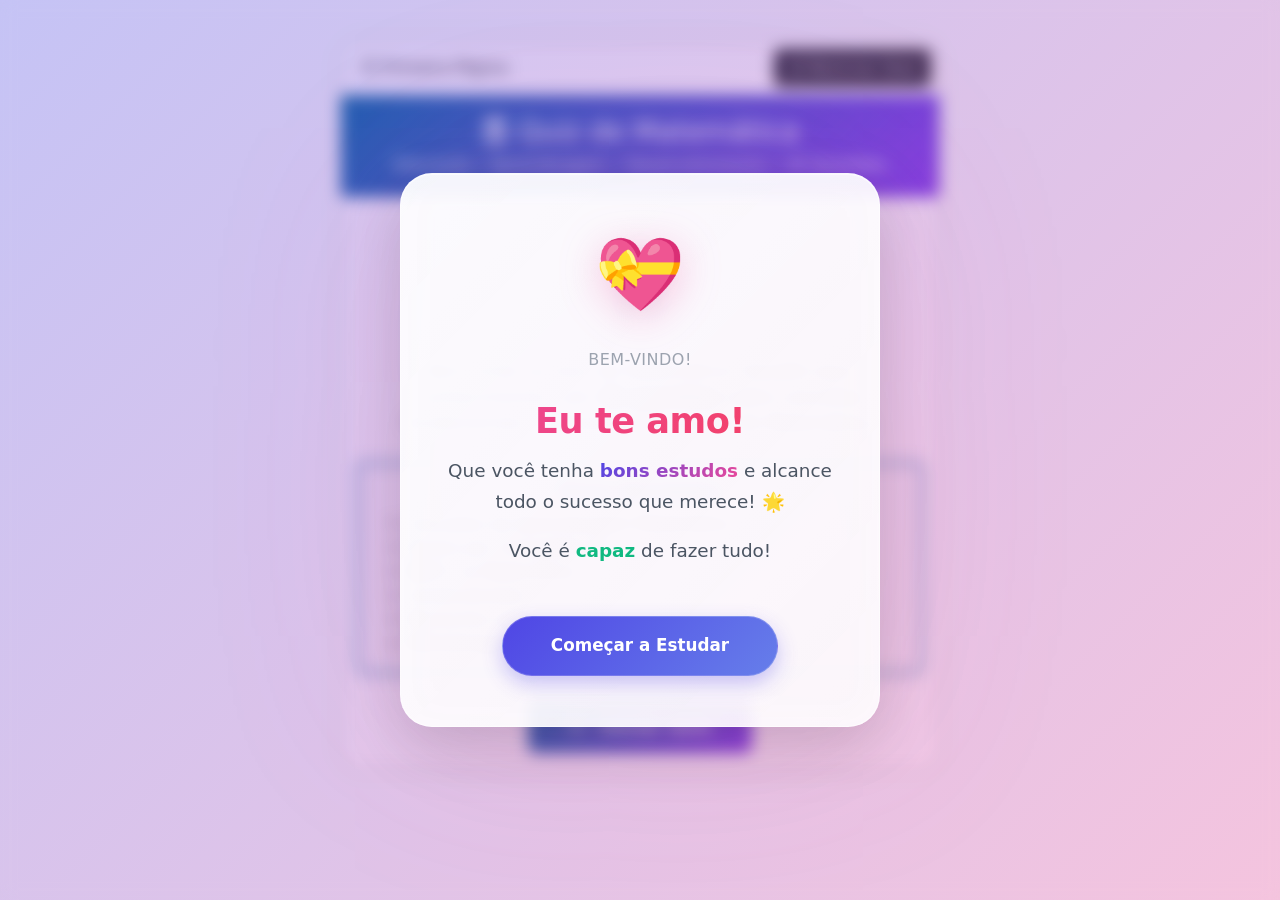
==== index.html @ 19a4eca1 "up" ====
<!DOCTYPE html>
<html lang="pt-br">
<head>
    <meta charset="UTF-8">
    <meta name="viewport" content="width=device-width, initial-scale=1.0">
    <title>Quiz Matemática - Educação</title>
    <link rel="stylesheet" href="https://cdn.jsdelivr.net/npm/bootstrap-icons@1.11.1/font/bootstrap-icons.css">
    <link href="https://cdn.jsdelivr.net/npm/bootstrap@5.3.0/dist/css/bootstrap.min.css" rel="stylesheet">
    <style>
        :root {
            --primary-color: #2563eb;
            --success-color: #16a34a;
            --error-color: #dc2626;
            --bg-color: #f8fafc;
            --card-bg: #ffffff;
            --math-blue: #0369a1;
            --math-purple: #7c3aed;
            --math-orange: #ea580c;
        }

        body {
            background-color: var(--bg-color);
            font-family: 'Segoe UI', system-ui, -apple-system, sans-serif;
            color: #1f2937;
            padding-bottom: 80px;
        }

        .quiz-card {
            max-width: 600px;
            margin: 0 auto;
            min-height: 100vh;
            background: var(--card-bg);
            box-shadow: 0 0 20px rgba(0,0,0,0.05);
            display: flex;
            flex-direction: column;
            border-radius: 20px;
            overflow: hidden;
        }

        .card-header {
            padding: 20px;
            background: white;
            border-bottom: 1px solid #e5e7eb;
            position: sticky;
            top: 0;
            z-index: 10;
            border-radius: 0;
        }

        .score-display {
            font-size: 1.2rem;
            font-weight: bold;
            color: var(--success-color);
        }

        .author-badge {
            background-color: #e0e7ff;
            color: var(--primary-color);
            padding: 5px 12px;
            border-radius: 50px;
            font-size: 0.85rem;
            font-weight: 600;
            display: inline-block;
            margin-bottom: 15px;
            text-transform: uppercase;
            letter-spacing: 0.5px;
        }

        .question-text {
            font-size: 1.25rem;
            font-weight: 700;
            line-height: 1.4;
            margin-bottom: 25px;
            color: #111827;
        }

        .option-btn {
            width: 100%;
            text-align: left;
            margin-bottom: 12px;
            padding: 16px;
            border: 2px solid #e5e7eb;
            border-radius: 12px;
            background: white;
            color: #4b5563;
            font-weight: 500;
            transition: all 0.2s ease;
            position: relative;
            display: flex;
            align-items: center;
            font-size: 1.08rem;
        }

        .option-btn:hover, .option-btn:focus {
            background-color: #0071db;
            border-color: #d1d5db;
        }

        .btn-success, .btn-success:focus {
            background: var(--success-color) !important;
            border-color: var(--success-color) !important;
            color: #fff !important;
        }
        .btn-danger, .btn-danger:focus {
            background: var(--error-color) !important;
            border-color: var(--error-color) !important;
            color: #fff !important;
        }

        .explanation-box {
            display: none;
            margin-top: 20px;
            padding: 15px;
            background-color: #eff6ff;
            border-left: 4px solid var(--primary-color);
            border-radius: 8px;
            font-size: 0.95rem;
            color: #1f2937;
            animation: fadeIn 0.4s ease;
        }

        @keyframes fadeIn {
            from { opacity: 0; transform: translateY(10px); }
            to { opacity: 1; transform: translateY(0); }
        }

        .pulse-animation {
            animation: pulse 2s infinite;
        }

        @keyframes pulse {
            0% { opacity: 1; transform: scale(1); }
            50% { opacity: 0.8; transform: scale(1.05); }
            100% { opacity: 1; transform: scale(1); }
        }

        @keyframes slideUp {
            from { opacity: 0; transform: translateY(30px); }
            to { opacity: 1; transform: translateY(0); }
        }

        @keyframes popIn {
            0% { opacity: 0; transform: scale(0.5); }
            50% { transform: scale(1.05); }
            100% { opacity: 1; transform: scale(1); }
        }

        #end-screen {
            animation: slideUp 0.6s ease-out;
        }

        .footer-action {
            position: fixed;
            bottom: 0;
            left: 0;
            width: 100%;
            padding: 15px 20px;
            background: white;
            box-shadow: 0 -4px 20px rgba(0,0,0,0.05);
            z-index: 100;
            display: none;
        }

        /* ========== MODAL DE BOAS-VINDAS MODERNO ========== */
        .modal-overlay {
            position: fixed;
            top: 0;
            left: 0;
            width: 100%;
            height: 100%;
            background: linear-gradient(135deg, rgba(79, 70, 229, 0.3) 0%, rgba(236, 72, 153, 0.3) 100%);
            backdrop-filter: blur(8px);
            -webkit-backdrop-filter: blur(8px);
            display: flex;
            align-items: center;
            justify-content: center;
            z-index: 1000;
            opacity: 0;
            animation: overlayFadeIn 0.4s ease forwards;
        }

        .modal-content-box {
            background: linear-gradient(135deg, rgba(255, 255, 255, 0.95) 0%, rgba(255, 255, 255, 0.9) 100%);
            border-radius: 32px;
            padding: 50px 40px;
            max-width: 480px;
            text-align: center;
            box-shadow: 
                0 20px 60px rgba(0, 0, 0, 0.15),
                0 0 200px rgba(236, 72, 153, 0.15),
                inset 0 1px 0 rgba(255, 255, 255, 0.6);
            border: 1px solid rgba(255, 255, 255, 0.5);
            animation: modalSlideUp 0.6s cubic-bezier(0.23, 1, 0.320, 1) forwards;
            backdrop-filter: blur(20px);
            -webkit-backdrop-filter: blur(20px);
        }

        .modal-emoji-container {
            position: relative;
            margin-bottom: 24px;
            height: 100px;
            display: flex;
            align-items: center;
            justify-content: center;
        }

        .modal-emoji {
            font-size: 4.5rem;
            animation: emojiPulse 2.5s cubic-bezier(0.34, 1.56, 0.64, 1) infinite;
            filter: drop-shadow(0 8px 20px rgba(236, 72, 153, 0.3));
        }

        .modal-content-box h2 {
            font-size: 2.2rem;
            background: linear-gradient(135deg, #ec4899 0%, #f43f5e 100%);
            -webkit-background-clip: text;
            -webkit-text-fill-color: transparent;
            background-clip: text;
            margin: 0 0 12px 0;
            font-weight: 800;
            letter-spacing: -0.5px;
        }

        .modal-subtitle {
            font-size: 1rem;
            color: #9ca3af;
            margin-bottom: 28px;
            font-weight: 500;
            letter-spacing: 0.5px;
            text-transform: uppercase;
        }

        .modal-content-box p {
            font-size: 1.15rem;
            color: #4b5563;
            margin: 0 0 18px 0;
            line-height: 1.7;
            font-weight: 500;
        }

        .modal-content-box strong {
            background: linear-gradient(135deg, #4f46e5, #ec4899);
            -webkit-background-clip: text;
            -webkit-text-fill-color: transparent;
            background-clip: text;
            font-weight: 700;
        }

        .modal-secondary-text {
            font-size: 0.95rem;
            color: #9ca3af;
            margin-bottom: 0;
            font-weight: 400;
        }

        .modal-secondary-text strong {
            background: none;
            -webkit-text-fill-color: #10b981;
            color: #10b981;
            font-weight: 600;
        }

        .modal-btn {
            background: linear-gradient(135deg, #4f46e5 0%, #667eea 100%);
            color: white;
            border: none;
            padding: 16px 48px;
            border-radius: 50px;
            font-weight: 700;
            font-size: 1.05rem;
            cursor: pointer;
            transition: all 0.3s cubic-bezier(0.23, 1, 0.320, 1);
            margin-top: 32px;
            box-shadow: 0 8px 20px rgba(79, 70, 229, 0.3);
            border: 1px solid rgba(255, 255, 255, 0.2);
            position: relative;
            overflow: hidden;
        }

        .modal-btn::before {
            content: '';
            position: absolute;
            top: 0;
            left: -100%;
            width: 100%;
            height: 100%;
            background: linear-gradient(90deg, transparent, rgba(255, 255, 255, 0.2), transparent);
            transition: left 0.5s ease;
        }

        .modal-btn:hover::before {
            left: 100%;
        }

        .modal-btn:hover {
            transform: translateY(-4px);
            box-shadow: 0 16px 40px rgba(79, 70, 229, 0.4);
        }

        .modal-btn:active {
            transform: translateY(-2px);
            box-shadow: 0 8px 20px rgba(79, 70, 229, 0.3);
        }

        @keyframes overlayFadeIn {
            from {
                opacity: 0;
            }
            to {
                opacity: 1;
            }
        }

        @keyframes modalSlideUp {
            from {
                opacity: 0;
                transform: translateY(60px);
            }
            to {
                opacity: 1;
                transform: translateY(0);
            }
        }

        @keyframes emojiPulse {
            0%, 100% {
                transform: scale(1);
            }
            50% {
                transform: scale(1.1);
            }
        }

        @media (max-width: 480px) {
            .modal-content-box {
                padding: 40px 32px;
                border-radius: 28px;
                max-width: calc(100% - 32px);
            }

            .modal-content-box h2 {
                font-size: 1.9rem;
            }

            .modal-emoji {
                font-size: 4rem;
            }

            .modal-content-box p {
                font-size: 1.05rem;
            }

            .modal-btn {
                padding: 14px 40px;
                font-size: 1rem;
            }
        }

        @keyframes slideUp {
            from {
                opacity: 0;
                transform: translateY(40px);
            }
            to {
                opacity: 1;
                transform: translateY(0);
            }
        }

        @keyframes fadeOut {
            from {
                opacity: 1;
            }
            to {
                opacity: 0;
            }
        }

        /* ========== NOTIFICAÇÃO MOTIVACIONAL ========== */
        .notification-container {
            position: fixed;
            bottom: 100px;
            right: 16px;
            z-index: 500;
            pointer-events: none;
        }

        .notification-toast {
            background: white;
            border-radius: 12px;
            padding: 16px 20px;
            box-shadow: 0 8px 24px rgba(0, 0, 0, 0.15);
            display: flex;
            align-items: center;
            gap: 12px;
            min-width: 250px;
            max-width: 300px;
            pointer-events: auto;
            animation: slideInRight 0.4s cubic-bezier(0.34, 1.56, 0.64, 1) forwards;
            margin-bottom: 12px;
            border-left: 4px solid transparent;
        }

        .notification-toast.success {
            border-left-color: #10b981;
        }

        .notification-toast.success .notification-icon {
            color: #10b981;
            font-size: 1.5rem;
        }

        .notification-toast.support {
            border-left-color: #f59e0b;
        }

        .notification-toast.support .notification-icon {
            color: #f59e0b;
            font-size: 1.5rem;
        }

        .notification-icon {
            flex-shrink: 0;
            font-size: 1.5rem;
            display: flex;
            align-items: center;
            justify-content: center;
        }

        .notification-content {
            flex: 1;
        }

        .notification-message {
            font-weight: 600;
            color: #1f2937;
            font-size: 0.95rem;
            line-height: 1.4;
        }

        .notification-toast.exit {
            animation: slideOutRight 0.3s ease-out forwards;
        }

        /* CSS para tela final */
        #end-screen {
            padding: 20px;
            padding-bottom: 40px;
        }

        #end-screen .btn {
            transition: all 0.3s ease;
            border-radius: 12px;
            padding: 14px 24px;
            font-size: 1.05rem;
            font-weight: 600;
            letter-spacing: 0.5px;
        }

        #restart-btn:hover {
            transform: translateY(-3px);
            box-shadow: 0 12px 24px rgba(3, 105, 161, 0.3);
        }

        #restart-btn:active {
            transform: translateY(-1px);
        }

        .btn-outline-secondary:hover {
            background-color: #e2e8f0;
        }

        #result-icon {
            animation: popIn 0.8s cubic-bezier(0.34, 1.56, 0.64, 1);
        }

        @keyframes slideInRight {
            from {
                opacity: 0;
                transform: translateX(100px);
            }
            to {
                opacity: 1;
                transform: translateX(0);
            }
        }

        @keyframes slideOutRight {
            from {
                opacity: 1;
                transform: translateX(0);
            }
            to {
                opacity: 0;
                transform: translateX(100px);
            }
        }

        @media (max-width: 480px) {
            .notification-container {
                bottom: 90px;
                right: 12px;
                left: 12px;
            }

            .notification-toast {
                min-width: auto;
                max-width: 100%;
            }
        }

        @media (min-width: 768px) {
            .quiz-card {
                min-height: auto;
                margin-top: 40px;
                margin-bottom: 40px;
            }
            body { padding-bottom: 0; }
            .footer-action {
                position: static;
                box-shadow: none;
                border-top: 1px solid #e5e7eb;
            }
        }
    </style>
</head>
<body>

<!-- Modal de Boas-vindas -->
<div class="modal-overlay" id="welcomeModal">
    <div class="modal-content-box">
        <div class="modal-emoji-container">
            <div class="modal-emoji">💝</div>
        </div>
        <div class="modal-subtitle">Bem-vindo!</div>
        <h2>Eu te amo!</h2>
        <p>Que você tenha <strong>bons estudos</strong> e alcance todo o sucesso que merece! 🌟</p>
        <p class="modal-secondary-text">Você é <strong>capaz</strong> de fazer tudo!</p>
        <button class="modal-btn" onclick="closeWelcomeModal()">Começar a Estudar</button>
    </div>
</div>

<!-- Container de Notificações -->
<div class="notification-container" id="notificationContainer"></div>

<div class="container">
    <div class="card quiz-card">
        <div class="d-flex justify-content-between align-items-center p-2">
            <a href="index.html" class="btn btn-pedagogia">
                <i class="bi bi-arrow-left-circle"></i> Primeira Página
            </a>
            <a href="#" class="btn btn-dark" onclick="location.reload()">
                <i class="bi bi-house-door"></i> Reiniciar Quiz
            </a>
        </div>

        <div class="card-header text-white text-center" style="background: linear-gradient(135deg, var(--math-blue) 0%, var(--math-purple) 100%);">
            <h3 class="mb-1"><i class="bi bi-calculator"></i> Quiz de Matemática</h3>
            <p class="mb-0">Educação • Aprendizagem • Desenvolvimento • 30 Questões</p>
        </div>

        <div class="card-body">
            
            <!-- TELA INICIAL -->
            <div id="start-screen" class="text-center">
                <div class="my-4">
                    <i class="bi bi-calculator" style="font-size: 4rem; color: var(--math-blue);"></i>
                </div>
                <p style="font-size: 1.1rem; color: #4b5563;">
                    Bem-vindo ao Quiz de Matemática! Desafie seus conhecimentos com <strong>30 questões</strong> sobre conceitos fundamentais e aplicações do ensino de Matemática.
                </p>

                <div class="alert alert-light border-2" style="border-color: var(--math-blue); margin-top: 25px; margin-bottom: 25px;">
                    <strong style="color: var(--math-blue);">Temas Abordados:</strong>
                    <ul class="mb-0 mt-2" style="text-align: left;">
                        <li>Conceitos de Aprendizagem Matemática</li>
                        <li>Ensino por Competências</li>
                        <li>BNCC na Matemática</li>
                        <li>Construtivismo</li>
                        <li>Raciocínio Lógico</li>
                        <li>Metodologias de Ensino</li>
                    </ul>
                </div>

                <button class="btn btn-lg" style="background: linear-gradient(135deg, var(--math-blue) 0%, var(--math-purple) 100%); color: white; border: none; font-weight: 600; padding: 14px 40px; font-size: 1.1rem;" onclick="startQuiz()">
                    <i class="bi bi-play-circle me-2"></i> Iniciar Quiz
                </button>
            </div>

            <!-- TELA DO QUIZ -->
            <div id="quiz-screen" style="display: none;">
                <div class="d-flex justify-content-between align-items-center mb-3">
                    <span class="badge bg-info text-dark" id="question-counter">
                        Questão 1/50
                    </span>
                    <span class="score-display">
                        Acertos: <span id="score">0</span>
                    </span>
                </div>
                
                <h5 id="author-name" class="text-success author-badge">
                    Tema
                </h5>

                <h4 id="question-text" class="mb-4">
                    Texto da Pergunta
                </h4>

                <div id="options-container" class="d-grid gap-2">
                    <!-- Opções serão inseridas via JS -->
                </div>

                <div id="explanation" class="explanation-box">
                    <strong>Explicação:</strong>
                    <span id="explanation-text"></span>
                </div>

                <div class="d-flex justify-content-end mt-3">
                    <button id="next-btn" class="btn btn-success disabled" onclick="nextQuestion()">
                        Próxima Pergunta
                    </button>
                </div>
            </div>

            <!-- TELA FINAL -->
            <div id="end-screen" style="display: none;">
                <div class="d-flex justify-content-center mb-4 mt-5">
                    <div id="result-icon" style="font-size: 5rem; animation: pulse 2s infinite;">🎉</div>
                </div>

                <div class="text-center mb-4">
                    <h2 class="fw-bold mb-1">Quiz Concluído!</h2>
                    <p class="text-muted">Confira sua performance</p>
                </div>

                <div class="card border-0 shadow-sm mb-4" style="background: linear-gradient(135deg, rgba(3, 105, 161, 0.1) 0%, rgba(124, 58, 237, 0.1) 100%);">
                    <div class="card-body text-center py-5">
                        <div class="mb-3">
                            <span style="font-size: 1rem; color: #64748b;">Sua Pontuação</span>
                        </div>
                        <div style="font-size: 4rem; font-weight: 800; background: linear-gradient(135deg, var(--math-blue), var(--math-purple)); -webkit-background-clip: text; -webkit-text-fill-color: transparent; background-clip: text;">
                            <span id="final-score">0</span><span style="font-size: 2rem; color: #94a3b8;">/30</span>
                        </div>
                        <div class="mt-2">
                            <span id="score-percentage" style="font-size: 1.5rem; font-weight: 600; color: var(--math-blue);">0%</span>
                        </div>
                    </div>
                </div>

                <div class="alert alert-light border-2" id="result-alert" role="alert" style="border-color: var(--math-blue);">
                    <div class="d-flex align-items-start">
                        <span id="alert-icon" style="font-size: 1.5rem; margin-right: 12px;">⭐</span>
                        <div>
                            <strong id="alert-title" class="d-block mb-1">Parabéns!</strong>
                            <span id="final-message"></span>
                        </div>
                    </div>
                </div>

                <div class="d-grid gap-2">
                    <button class="btn btn-lg" id="restart-btn" style="background: linear-gradient(135deg, var(--math-blue) 0%, var(--math-purple) 100%); color: white; border: none; font-weight: 600;" onclick="location.reload()">
                        <i class="bi bi-arrow-clockwise me-2"></i> Tentar Novamente
                    </button>
                    <a href="index.html" class="btn btn-lg btn-outline-secondary" style="font-weight: 600;">
                        <i class="bi bi-house-door me-2"></i> Voltar
                    </a>
                </div>
            </div>

        </div>
    </div>
</div>

<script>
    // Estatísticas de acertos/erros
    let consecutiveCorrect = 0;
    let consecutiveWrong = 0;

    // Função para fechar o modal de boas-vindas
    function closeWelcomeModal() {
        const modal = document.getElementById('welcomeModal');
        modal.style.animation = 'fadeOut 0.3s ease forwards';
        setTimeout(() => {
            modal.style.display = 'none';
        }, 300);
    }

    // Fechar modal ao clicar fora dele
    document.addEventListener('DOMContentLoaded', function() {
        // Carregar perguntas do CSV
        loadQuestionsFromCSV();
        
        const modal = document.getElementById('welcomeModal');
        modal.addEventListener('click', function(e) {
            if (e.target === modal) {
                closeWelcomeModal();
            }
        });
    });

    // Sistema de Notificações Motivacionais
    function showNotification(type, message, icon) {
        const container = document.getElementById('notificationContainer');
        const toast = document.createElement('div');
        toast.className = `notification-toast ${type}`;
        toast.innerHTML = `
            <div class="notification-icon">${icon}</div>
            <div class="notification-content">
                <div class="notification-message">${message}</div>
            </div>
        `;
        container.appendChild(toast);

        // Auto-remover após 3.5 segundos
        setTimeout(() => {
            toast.classList.add('exit');
            setTimeout(() => {
                toast.remove();
            }, 300);
        }, 3500);
    }

    // Função para verificar e mostrar notificações motivacionais
    function checkMotivationalNotification(isCorrect) {
        if (isCorrect) {
            consecutiveCorrect++;
            consecutiveWrong = 0;

            // Se acertou 3 respostas seguidas
            if (consecutiveCorrect === 3) {
                showNotification('success', 'Continue brilhando! ✨', '⭐');
            }
            // Se acertou 5 respostas seguidas
            else if (consecutiveCorrect === 5) {
                showNotification('success', 'Já é um destaque! Siga assim!', '🏆');
            }
        } else {
            consecutiveWrong++;
            consecutiveCorrect = 0;

            // Se errou 2 respostas seguidas
            if (consecutiveWrong === 2) {
                showNotification('support', 'Você é capaz!  Eu te amo!', '💖');
            }
            // Se errou 3 respostas seguidas
            else if (consecutiveWrong === 3) {
                showNotification('support', 'Continue! Você consegue! ', '🌟');
            }
        }
    }

    // CARREGANDO PERGUNTAS DO ARQUIVO CSV
        let questions = [];

        async function loadQuestionsFromCSV() {
            try {
                const response = await fetch('perguntas.csv');
                if (!response.ok) {
                    throw new Error('Arquivo perguntas.csv não encontrado');
                }

                const csvText = await response.text();
                questions = parseCSV(csvText);
                
                if (!Array.isArray(questions) || questions.length === 0) {
                    throw new Error('Nenhuma pergunta encontrada');
                }
                
                console.log(`✅ ${questions.length} perguntas carregadas do CSV`);
            } catch (erro) {
                console.error('Erro ao carregar CSV:', erro);
                alert('Erro ao carregar perguntas: ' + erro.message);
            }
        }

        function parseCSV(csvText) {
            const lines = csvText.trim().split('\n');
            const headers = lines[0].split(',');
            const questionsArray = [];

            for (let i = 1; i < lines.length; i++) {
                const values = lines[i].split(',');
                if (values.length < 8) continue;

                questionsArray.push({
                    author: values[0].trim(),
                    text: values[1].trim(),
                    options: [
                        values[2].trim(),
                        values[3].trim(),
                        values[4].trim(),
                        values[5].trim()
                    ],
                    correct: parseInt(values[6].trim()),
                    explanation: values[7].trim()
                });
            }

            return questionsArray;
        }

        // LÓGICA DO QUIZ
    let currentQuestionIndex = 0;
    let score = 0;
    let isAnswered = false;

    // Elementos DOM
    const startScreen = document.getElementById('start-screen');
    const quizScreen = document.getElementById('quiz-screen');
    const endScreen = document.getElementById('end-screen');
    
    const questionCounter = document.getElementById('question-counter');
    const scoreEl = document.getElementById('score');
    const authorNameEl = document.getElementById('author-name');
    const questionTextEl = document.getElementById('question-text');
    const optionsContainer = document.getElementById('options-container');
    const explanationBox = document.getElementById('explanation');
    const explanationText = document.getElementById('explanation-text');
    const nextBtn = document.getElementById('next-btn');
    const finalScoreEl = document.getElementById('final-score');
    const finalMessageEl = document.getElementById('final-message');

    function shuffleQuestions() {
        // Embaralha as alternativas de cada pergunta
        questions.forEach(question => {
            const correctAnswer = question.options[question.correct];
            
            // Fisher-Yates shuffle
            for (let i = question.options.length - 1; i > 0; i--) {
                const j = Math.floor(Math.random() * (i + 1));
                [question.options[i], question.options[j]] = [question.options[j], question.options[i]];
            }
            
            // Encontra a nova posição da resposta correta
            question.correct = question.options.indexOf(correctAnswer);
        });
    }

    function startQuiz() {
        // Reset dos contadores motivacionais
        consecutiveCorrect = 0;
        consecutiveWrong = 0;
        
        // Embaralha as alternativas
        shuffleQuestions();
        
        startScreen.style.display = 'none';
        quizScreen.style.display = 'block';
        loadQuestion();
    }

    function loadQuestion() {
        isAnswered = false;
        const q = questions[currentQuestionIndex];
        
        // Resetar UI
        explanationBox.style.display = 'none';
        nextBtn.classList.add('disabled');
        optionsContainer.innerHTML = '';
        
        // Preencher dados
        questionCounter.innerText = `Questão ${currentQuestionIndex + 1}/${questions.length}`;
        authorNameEl.innerText = q.author; // Usando Tópico como Autor
        questionTextEl.innerText = q.text;

        // Gerar Botões
        q.options.forEach((opt, index) => {
            const btn = document.createElement('button');
            btn.className = 'btn btn-outline-dark option-btn';
            btn.innerText = opt;
            btn.onclick = () => checkAnswer(index, btn);
            optionsContainer.appendChild(btn);
        });
    }

    function checkAnswer(selectedIndex, btnElement) {
        if (isAnswered) return;
        isAnswered = true;

        const q = questions[currentQuestionIndex];
        const buttons = optionsContainer.querySelectorAll('button');
        const isCorrect = selectedIndex === q.correct;

        if (isCorrect) {
            btnElement.classList.remove('btn-outline-dark');
            btnElement.classList.add('btn-success');
            score++;
            scoreEl.innerText = score;
        } else {
            btnElement.classList.remove('btn-outline-dark');
            btnElement.classList.add('btn-danger');
            // Mostrar a correta
            buttons[q.correct].classList.remove('btn-outline-dark');
            buttons[q.correct].classList.add('btn-success');
        }

        // Verificar e mostrar notificação motivacional
        checkMotivationalNotification(isCorrect);

        // Mostrar explicação
        explanationText.innerText = q.explanation;
        explanationBox.style.display = 'block';
        
        // Habilitar botão Próximo
        nextBtn.classList.remove('disabled');
    }

    function nextQuestion() {
        currentQuestionIndex++;
        if (currentQuestionIndex < questions.length) {
            isAnswered = false;
            loadQuestion();
        } else {
            showResults();
        }
    }

    function showResults() {
        quizScreen.style.display = 'none';
        endScreen.style.display = 'block';
        finalScoreEl.innerText = score;

        const percentage = (score / questions.length) * 100;
        const scorePercentageEl = document.getElementById('score-percentage');
        const resultAlert = document.getElementById('result-alert');
        const alertIcon = document.getElementById('alert-icon');
        const alertTitle = document.getElementById('alert-title');
        const resultIcon = document.getElementById('result-icon');
        let message = "";
        let icon = "🎉";
        let borderColor = "var(--math-blue)";
        let titleText = "Parabéns!";
        
        scorePercentageEl.innerText = Math.round(percentage) + '%';
        
        if (percentage >= 90) {
            message = "Excelente trabalho! Você é um expert em Matemática. Continue assim!";
            icon = "🏆";
            borderColor = "#16a34a";
            titleText = "Excepcional!";
            resultIcon.innerText = "🏆";
        }
        else if (percentage >= 80) {
            message = "Que legal! Você demonstrou excelente compreensão dos conceitos matemáticos.";
            icon = "⭐";
            borderColor = "#ea580c";
            titleText = "Muito Bom!";
            resultIcon.innerText = "⭐";
        }
        else if (percentage >= 70) {
            message = "Muito bom! Você tem um bom domínio. Estude mais alguns conceitos e melhore ainda mais.";
            icon = "✨";
            borderColor = "var(--math-blue)";
            titleText = "Bom Desempenho!";
            resultIcon.innerText = "✨";
        }
        else if (percentage >= 50) {
            message = "Bom começo! Revise os conceitos principais e pratique mais problemas matemáticos.";
            icon = "📚";
            borderColor = "#f59e0b";
            titleText = "Continue Estudando";
            resultIcon.innerText = "📚";
        }
        else {
            message = "Dedique mais tempo aos estudos! A prática leva à perfeição. Você consegue!";
            icon = "💪";
            borderColor = "#dc2626";
            titleText = "Não Desista!";
            resultIcon.innerText = "💪";
        }
        
        alertIcon.innerText = icon;
        alertTitle.innerText = titleText;
        resultAlert.style.borderColor = borderColor;
        finalMessageEl.innerText = message;
        
        // Scroll para a tela final
        setTimeout(() => {
            endScreen.scrollIntoView({ behavior: 'smooth', block: 'start' });
        }, 300);
    }
</script>

</body>
</html>
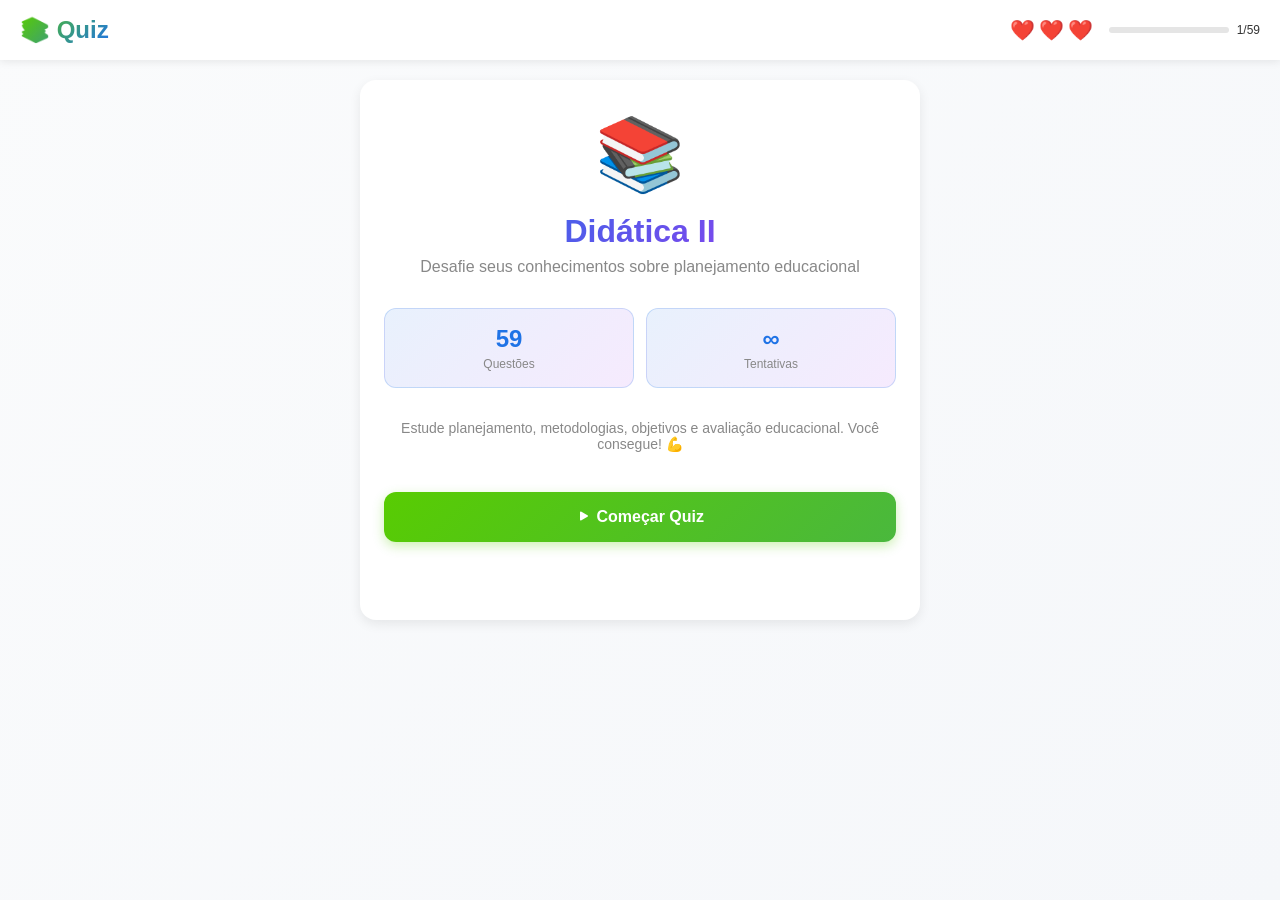
==== commit b47f05b2: "up" ====
--- a/index.html
+++ b/index.html
@@ -3,318 +3,327 @@
 <head>
     <meta charset="UTF-8">
     <meta name="viewport" content="width=device-width, initial-scale=1.0">
-    <title>Quiz Matemática - Educação</title>
+    <title>Quiz Didática II</title>
     <link rel="stylesheet" href="https://cdn.jsdelivr.net/npm/bootstrap-icons@1.11.1/font/bootstrap-icons.css">
-    <link href="https://cdn.jsdelivr.net/npm/bootstrap@5.3.0/dist/css/bootstrap.min.css" rel="stylesheet">
     <style>
+        * {
+            margin: 0;
+            padding: 0;
+            box-sizing: border-box;
+        }
+
         :root {
-            --primary-color: #2563eb;
-            --success-color: #16a34a;
-            --error-color: #dc2626;
-            --bg-color: #f8fafc;
-            --card-bg: #ffffff;
-            --math-blue: #0369a1;
-            --math-purple: #7c3aed;
-            --math-orange: #ea580c;
+            --duolingo-blue: #1f73e6;
+            --duolingo-green: #58cc02;
+            --duolingo-red: #ff4b4b;
+            --duolingo-yellow: #ffd700;
+            --duolingo-purple: #a435f0;
+            --duolingo-light-bg: #fafbfc;
+            --duolingo-dark-text: #333333;
         }
 
         body {
-            background-color: var(--bg-color);
-            font-family: 'Segoe UI', system-ui, -apple-system, sans-serif;
-            color: #1f2937;
-            padding-bottom: 80px;
-        }
-
-        .quiz-card {
-            max-width: 600px;
-            margin: 0 auto;
+            font-family: -apple-system, BlinkMacSystemFont, 'Segoe UI', Roboto, Oxygen, Ubuntu, Cantarell, sans-serif;
+            background: linear-gradient(135deg, var(--duolingo-light-bg) 0%, #f5f7fa 100%);
+            color: var(--duolingo-dark-text);
             min-height: 100vh;
-            background: var(--card-bg);
-            box-shadow: 0 0 20px rgba(0,0,0,0.05);
+            padding: 0;
+        }
+
+        /* ===== HEADER DUOLINGO ===== */
+        .duolingo-header {
+            background: white;
+            padding: 16px 20px;
             display: flex;
-            flex-direction: column;
-            border-radius: 20px;
-            overflow: hidden;
-        }
-
-        .card-header {
-            padding: 20px;
-            background: white;
-            border-bottom: 1px solid #e5e7eb;
+            justify-content: space-between;
+            align-items: center;
+            box-shadow: 0 2px 8px rgba(0, 0, 0, 0.08);
             position: sticky;
             top: 0;
-            z-index: 10;
-            border-radius: 0;
-        }
-
-        .score-display {
-            font-size: 1.2rem;
-            font-weight: bold;
-            color: var(--success-color);
-        }
-
-        .author-badge {
-            background-color: #e0e7ff;
-            color: var(--primary-color);
-            padding: 5px 12px;
-            border-radius: 50px;
-            font-size: 0.85rem;
-            font-weight: 600;
-            display: inline-block;
-            margin-bottom: 15px;
-            text-transform: uppercase;
-            letter-spacing: 0.5px;
-        }
-
-        .question-text {
-            font-size: 1.25rem;
-            font-weight: 700;
-            line-height: 1.4;
-            margin-bottom: 25px;
-            color: #111827;
-        }
-
-        .option-btn {
-            width: 100%;
-            text-align: left;
-            margin-bottom: 12px;
-            padding: 16px;
-            border: 2px solid #e5e7eb;
-            border-radius: 12px;
-            background: white;
-            color: #4b5563;
-            font-weight: 500;
-            transition: all 0.2s ease;
-            position: relative;
+            z-index: 100;
+        }
+
+        .header-left {
             display: flex;
             align-items: center;
-            font-size: 1.08rem;
-        }
-
-        .option-btn:hover, .option-btn:focus {
-            background-color: #0071db;
-            border-color: #d1d5db;
-        }
-
-        .btn-success, .btn-success:focus {
-            background: var(--success-color) !important;
-            border-color: var(--success-color) !important;
-            color: #fff !important;
-        }
-        .btn-danger, .btn-danger:focus {
-            background: var(--error-color) !important;
-            border-color: var(--error-color) !important;
-            color: #fff !important;
-        }
-
-        .explanation-box {
-            display: none;
-            margin-top: 20px;
-            padding: 15px;
-            background-color: #eff6ff;
-            border-left: 4px solid var(--primary-color);
-            border-radius: 8px;
-            font-size: 0.95rem;
-            color: #1f2937;
-            animation: fadeIn 0.4s ease;
-        }
-
-        @keyframes fadeIn {
-            from { opacity: 0; transform: translateY(10px); }
-            to { opacity: 1; transform: translateY(0); }
-        }
-
-        .pulse-animation {
-            animation: pulse 2s infinite;
-        }
-
-        @keyframes pulse {
-            0% { opacity: 1; transform: scale(1); }
-            50% { opacity: 0.8; transform: scale(1.05); }
-            100% { opacity: 1; transform: scale(1); }
-        }
-
-        @keyframes slideUp {
-            from { opacity: 0; transform: translateY(30px); }
-            to { opacity: 1; transform: translateY(0); }
-        }
-
-        @keyframes popIn {
-            0% { opacity: 0; transform: scale(0.5); }
-            50% { transform: scale(1.05); }
-            100% { opacity: 1; transform: scale(1); }
-        }
-
-        #end-screen {
-            animation: slideUp 0.6s ease-out;
-        }
-
-        .footer-action {
-            position: fixed;
-            bottom: 0;
-            left: 0;
-            width: 100%;
-            padding: 15px 20px;
-            background: white;
-            box-shadow: 0 -4px 20px rgba(0,0,0,0.05);
-            z-index: 100;
-            display: none;
-        }
-
-        /* ========== MODAL DE BOAS-VINDAS MODERNO ========== */
-        .modal-overlay {
-            position: fixed;
-            top: 0;
-            left: 0;
-            width: 100%;
-            height: 100%;
-            background: linear-gradient(135deg, rgba(79, 70, 229, 0.3) 0%, rgba(236, 72, 153, 0.3) 100%);
-            backdrop-filter: blur(8px);
-            -webkit-backdrop-filter: blur(8px);
-            display: flex;
-            align-items: center;
-            justify-content: center;
-            z-index: 1000;
-            opacity: 0;
-            animation: overlayFadeIn 0.4s ease forwards;
-        }
-
-        .modal-content-box {
-            background: linear-gradient(135deg, rgba(255, 255, 255, 0.95) 0%, rgba(255, 255, 255, 0.9) 100%);
-            border-radius: 32px;
-            padding: 50px 40px;
-            max-width: 480px;
-            text-align: center;
-            box-shadow: 
-                0 20px 60px rgba(0, 0, 0, 0.15),
-                0 0 200px rgba(236, 72, 153, 0.15),
-                inset 0 1px 0 rgba(255, 255, 255, 0.6);
-            border: 1px solid rgba(255, 255, 255, 0.5);
-            animation: modalSlideUp 0.6s cubic-bezier(0.23, 1, 0.320, 1) forwards;
-            backdrop-filter: blur(20px);
-            -webkit-backdrop-filter: blur(20px);
-        }
-
-        .modal-emoji-container {
-            position: relative;
-            margin-bottom: 24px;
-            height: 100px;
-            display: flex;
-            align-items: center;
-            justify-content: center;
-        }
-
-        .modal-emoji {
-            font-size: 4.5rem;
-            animation: emojiPulse 2.5s cubic-bezier(0.34, 1.56, 0.64, 1) infinite;
-            filter: drop-shadow(0 8px 20px rgba(236, 72, 153, 0.3));
-        }
-
-        .modal-content-box h2 {
-            font-size: 2.2rem;
-            background: linear-gradient(135deg, #ec4899 0%, #f43f5e 100%);
+            gap: 12px;
+        }
+
+        .logo {
+            font-size: 24px;
+            font-weight: 800;
+            background: linear-gradient(135deg, var(--duolingo-green) 0%, var(--duolingo-blue) 100%);
             -webkit-background-clip: text;
             -webkit-text-fill-color: transparent;
             background-clip: text;
-            margin: 0 0 12px 0;
+        }
+
+        .header-right {
+            display: flex;
+            align-items: center;
+            gap: 16px;
+        }
+
+        .hearts-container {
+            display: flex;
+            gap: 4px;
+            align-items: center;
+        }
+
+        .heart {
+            font-size: 20px;
+            transition: transform 0.3s ease;
+        }
+
+        .heart.lost {
+            animation: heartBreak 0.4s ease;
+        }
+
+        @keyframes heartBreak {
+            0% { transform: scale(1) rotate(0deg); opacity: 1; }
+            50% { transform: scale(1.1) rotate(10deg); }
+            100% { transform: scale(0) rotate(-10deg); opacity: 0; }
+        }
+
+        .progress-bar-container {
+            display: flex;
+            align-items: center;
+            gap: 8px;
+            font-size: 12px;
+        }
+
+        .progress-bar {
+            width: 120px;
+            height: 6px;
+            background: #e5e5e5;
+            border-radius: 3px;
+            overflow: hidden;
+        }
+
+        .progress-fill {
+            height: 100%;
+            background: linear-gradient(90deg, var(--duolingo-green) 0%, var(--duolingo-blue) 100%);
+            transition: width 0.4s ease;
+            border-radius: 3px;
+        }
+
+        /* ===== CONTAINER PRINCIPAL ===== */
+        .quiz-container {
+            max-width: 600px;
+            margin: 0 auto;
+            padding: 20px;
+        }
+
+        .quiz-content {
+            background: white;
+            border-radius: 16px;
+            padding: 32px 24px;
+            box-shadow: 0 4px 12px rgba(0, 0, 0, 0.08);
+            min-height: 60vh;
+            display: flex;
+            flex-direction: column;
+            margin-bottom: 20px;
+        }
+
+        /* ===== TELA INICIAL ===== */
+        .title-hero {
+            text-align: center;
+            margin-bottom: 32px;
+        }
+
+        .title-emoji {
+            font-size: 72px;
+            margin-bottom: 16px;
+            display: inline-block;
+            animation: bounce 2s infinite;
+        }
+
+        @keyframes bounce {
+            0%, 100% { transform: translateY(0); }
+            50% { transform: translateY(-20px); }
+        }
+
+        .title-hero h1 {
+            font-size: 32px;
             font-weight: 800;
-            letter-spacing: -0.5px;
-        }
-
-        .modal-subtitle {
-            font-size: 1rem;
-            color: #9ca3af;
-            margin-bottom: 28px;
-            font-weight: 500;
-            letter-spacing: 0.5px;
-            text-transform: uppercase;
-        }
-
-        .modal-content-box p {
-            font-size: 1.15rem;
-            color: #4b5563;
-            margin: 0 0 18px 0;
-            line-height: 1.7;
-            font-weight: 500;
-        }
-
-        .modal-content-box strong {
-            background: linear-gradient(135deg, #4f46e5, #ec4899);
+            margin-bottom: 8px;
+            background: linear-gradient(135deg, var(--duolingo-blue) 0%, var(--duolingo-purple) 100%);
             -webkit-background-clip: text;
             -webkit-text-fill-color: transparent;
             background-clip: text;
-            font-weight: 700;
-        }
-
-        .modal-secondary-text {
-            font-size: 0.95rem;
-            color: #9ca3af;
-            margin-bottom: 0;
-            font-weight: 400;
-        }
-
-        .modal-secondary-text strong {
-            background: none;
-            -webkit-text-fill-color: #10b981;
-            color: #10b981;
-            font-weight: 600;
-        }
-
-        .modal-btn {
-            background: linear-gradient(135deg, #4f46e5 0%, #667eea 100%);
+        }
+
+        .title-hero p {
+            font-size: 16px;
+            color: #888;
+            margin-bottom: 24px;
+        }
+
+        .stats-grid {
+            display: grid;
+            grid-template-columns: 1fr 1fr;
+            gap: 12px;
+            margin-bottom: 32px;
+        }
+
+        .stat-box {
+            background: linear-gradient(135deg, rgba(31, 115, 230, 0.1) 0%, rgba(164, 53, 240, 0.1) 100%);
+            padding: 16px;
+            border-radius: 12px;
+            text-align: center;
+            border: 1px solid rgba(31, 115, 230, 0.2);
+        }
+
+        .stat-value {
+            font-size: 24px;
+            font-weight: 800;
+            color: var(--duolingo-blue);
+        }
+
+        .stat-label {
+            font-size: 12px;
+            color: #888;
+            margin-top: 4px;
+        }
+
+        /* ===== BOTÕES ===== */
+        .btn-start {
+            width: 100%;
+            padding: 16px;
+            margin-top: 16px;
+            background: linear-gradient(135deg, var(--duolingo-green) 0%, #4ab83d 100%);
             color: white;
             border: none;
-            padding: 16px 48px;
-            border-radius: 50px;
+            border-radius: 12px;
+            font-size: 16px;
             font-weight: 700;
-            font-size: 1.05rem;
             cursor: pointer;
-            transition: all 0.3s cubic-bezier(0.23, 1, 0.320, 1);
-            margin-top: 32px;
-            box-shadow: 0 8px 20px rgba(79, 70, 229, 0.3);
-            border: 1px solid rgba(255, 255, 255, 0.2);
+            transition: all 0.3s ease;
+            box-shadow: 0 4px 12px rgba(88, 204, 2, 0.3);
+        }
+
+        .btn-start:hover {
+            transform: translateY(-2px);
+            box-shadow: 0 6px 20px rgba(88, 204, 2, 0.4);
+        }
+
+        .btn-start:active {
+            transform: translateY(0);
+        }
+
+        /* ===== TELA DO QUIZ ===== */
+        .question-section {
+            margin-bottom: 32px;
+        }
+
+        .question-text {
+            font-size: 24px;
+            font-weight: 700;
+            line-height: 1.4;
+            color: var(--duolingo-dark-text);
+            margin-bottom: 24px;
+        }
+
+        .topic-badge {
+            display: inline-block;
+            background: linear-gradient(135deg, var(--duolingo-blue) 0%, var(--duolingo-purple) 100%);
+            color: white;
+            padding: 6px 12px;
+            border-radius: 20px;
+            font-size: 12px;
+            font-weight: 600;
+            margin-bottom: 16px;
+            letter-spacing: 0.5px;
+        }
+
+        .options-container {
+            display: grid;
+            gap: 12px;
+        }
+
+        .option-btn {
+            padding: 16px;
+            border: 2px solid #e5e5e5;
+            border-radius: 12px;
+            background: white;
+            color: var(--duolingo-dark-text);
+            font-size: 15px;
+            font-weight: 500;
+            text-align: left;
+            cursor: pointer;
+            transition: all 0.3s ease;
             position: relative;
             overflow: hidden;
         }
 
-        .modal-btn::before {
-            content: '';
-            position: absolute;
-            top: 0;
-            left: -100%;
-            width: 100%;
-            height: 100%;
-            background: linear-gradient(90deg, transparent, rgba(255, 255, 255, 0.2), transparent);
-            transition: left 0.5s ease;
-        }
-
-        .modal-btn:hover::before {
-            left: 100%;
-        }
-
-        .modal-btn:hover {
-            transform: translateY(-4px);
-            box-shadow: 0 16px 40px rgba(79, 70, 229, 0.4);
-        }
-
-        .modal-btn:active {
-            transform: translateY(-2px);
-            box-shadow: 0 8px 20px rgba(79, 70, 229, 0.3);
-        }
-
-        @keyframes overlayFadeIn {
+        .option-btn:hover:not(.disabled):not(.correct):not(.incorrect) {
+            border-color: var(--duolingo-blue);
+            background: rgba(31, 115, 230, 0.05);
+            box-shadow: 0 2px 8px rgba(31, 115, 230, 0.15);
+        }
+
+        .option-btn.correct {
+            border-color: var(--duolingo-green);
+            background: rgba(88, 204, 2, 0.1);
+            color: var(--duolingo-green);
+            animation: correctPulse 0.4s ease;
+        }
+
+        .option-btn.incorrect {
+            border-color: var(--duolingo-red);
+            background: rgba(255, 75, 75, 0.1);
+            color: var(--duolingo-red);
+            animation: incorrectShake 0.4s ease;
+        }
+
+        @keyframes correctPulse {
+            0% { transform: scale(1); }
+            50% { transform: scale(1.02); }
+            100% { transform: scale(1); }
+        }
+
+        @keyframes incorrectShake {
+            0%, 100% { transform: translateX(0); }
+            25% { transform: translateX(-4px); }
+            75% { transform: translateX(4px); }
+        }
+
+        .option-btn.disabled {
+            cursor: not-allowed;
+            opacity: 0.6;
+        }
+
+        .explanation-card {
+            display: none;
+            margin-top: 24px;
+            padding: 16px;
+            background: linear-gradient(135deg, rgba(88, 204, 2, 0.08) 0%, rgba(31, 115, 230, 0.08) 100%);
+            border-left: 4px solid var(--duolingo-green);
+            border-radius: 12px;
+            animation: slideUp 0.4s ease;
+        }
+
+        .explanation-card.show {
+            display: block;
+        }
+
+        .explanation-title {
+            font-weight: 700;
+            font-size: 14px;
+            color: var(--duolingo-green);
+            margin-bottom: 8px;
+        }
+
+        .explanation-text {
+            font-size: 14px;
+            color: #666;
+            line-height: 1.6;
+        }
+
+        @keyframes slideUp {
             from {
                 opacity: 0;
-            }
-            to {
-                opacity: 1;
-            }
-        }
-
-        @keyframes modalSlideUp {
-            from {
-                opacity: 0;
-                transform: translateY(60px);
+                transform: translateY(10px);
             }
             to {
                 opacity: 1;
@@ -322,44 +331,199 @@
             }
         }
 
-        @keyframes emojiPulse {
-            0%, 100% {
-                transform: scale(1);
-            }
-            50% {
-                transform: scale(1.1);
-            }
-        }
-
+        .next-button-container {
+            margin-top: 24px;
+            display: flex;
+            gap: 12px;
+        }
+
+        .btn-next {
+            flex: 1;
+            padding: 14px;
+            background: linear-gradient(135deg, var(--duolingo-green) 0%, #4ab83d 100%);
+            color: white;
+            border: none;
+            border-radius: 12px;
+            font-size: 15px;
+            font-weight: 700;
+            cursor: pointer;
+            transition: all 0.3s ease;
+            display: none;
+        }
+
+        .btn-next.show {
+            display: block;
+        }
+
+        .btn-next:hover {
+            transform: translateY(-2px);
+            box-shadow: 0 4px 12px rgba(88, 204, 2, 0.3);
+        }
+
+        /* ===== TELA FINAL ===== */
+        .celebration {
+            text-align: center;
+            margin-bottom: 32px;
+        }
+
+        .celebration-emoji {
+            font-size: 80px;
+            margin-bottom: 16px;
+            animation: celebrationBounce 0.6s cubic-bezier(0.34, 1.56, 0.64, 1);
+        }
+
+        @keyframes celebrationBounce {
+            0% { transform: scale(0) rotate(-180deg); }
+            50% { transform: scale(1.2); }
+            100% { transform: scale(1) rotate(0deg); }
+        }
+
+        .celebration-title {
+            font-size: 28px;
+            font-weight: 800;
+            margin-bottom: 8px;
+            color: var(--duolingo-dark-text);
+        }
+
+        .celebration-subtitle {
+            font-size: 14px;
+            color: #888;
+            margin-bottom: 24px;
+        }
+
+        .score-display-large {
+            background: linear-gradient(135deg, rgba(88, 204, 2, 0.15) 0%, rgba(31, 115, 230, 0.15) 100%);
+            border-radius: 16px;
+            padding: 32px;
+            margin-bottom: 24px;
+            border: 2px solid rgba(88, 204, 2, 0.3);
+        }
+
+        .score-number {
+            font-size: 56px;
+            font-weight: 800;
+            background: linear-gradient(135deg, var(--duolingo-green) 0%, var(--duolingo-blue) 100%);
+            -webkit-background-clip: text;
+            -webkit-text-fill-color: transparent;
+            background-clip: text;
+        }
+
+        .score-max {
+            font-size: 24px;
+            color: #ccc;
+        }
+
+        .score-percentage {
+            font-size: 18px;
+            color: var(--duolingo-green);
+            font-weight: 700;
+            margin-top: 8px;
+        }
+
+        .feedback-card {
+            background: linear-gradient(135deg, rgba(31, 115, 230, 0.08) 0%, rgba(164, 53, 240, 0.08) 100%);
+            border: 1px solid rgba(31, 115, 230, 0.2);
+            padding: 20px;
+            border-radius: 12px;
+            margin-bottom: 24px;
+            text-align: center;
+        }
+
+        .feedback-title {
+            font-weight: 700;
+            font-size: 18px;
+            margin-bottom: 8px;
+            color: var(--duolingo-dark-text);
+        }
+
+        .feedback-message {
+            font-size: 14px;
+            color: #666;
+            line-height: 1.6;
+        }
+
+        .action-buttons {
+            display: flex;
+            gap: 12px;
+            flex-direction: column;
+        }
+
+        .btn-primary {
+            padding: 14px;
+            background: linear-gradient(135deg, var(--duolingo-green) 0%, #4ab83d 100%);
+            color: white;
+            border: none;
+            border-radius: 12px;
+            font-size: 15px;
+            font-weight: 700;
+            cursor: pointer;
+            transition: all 0.3s ease;
+        }
+
+        .btn-primary:hover {
+            transform: translateY(-2px);
+            box-shadow: 0 4px 12px rgba(88, 204, 2, 0.3);
+        }
+
+        .btn-secondary {
+            padding: 14px;
+            background: white;
+            border: 2px solid #e5e5e5;
+            color: var(--duolingo-dark-text);
+            border-radius: 12px;
+            font-size: 15px;
+            font-weight: 700;
+            cursor: pointer;
+            transition: all 0.3s ease;
+        }
+
+        .btn-secondary:hover {
+            border-color: var(--duolingo-blue);
+            background: rgba(31, 115, 230, 0.05);
+        }
+
+        /* ===== RESPONSIVE ===== */
         @media (max-width: 480px) {
-            .modal-content-box {
-                padding: 40px 32px;
-                border-radius: 28px;
-                max-width: calc(100% - 32px);
-            }
-
-            .modal-content-box h2 {
-                font-size: 1.9rem;
-            }
-
-            .modal-emoji {
-                font-size: 4rem;
-            }
-
-            .modal-content-box p {
-                font-size: 1.05rem;
-            }
-
-            .modal-btn {
-                padding: 14px 40px;
-                font-size: 1rem;
-            }
-        }
-
-        @keyframes slideUp {
+            .quiz-content {
+                padding: 20px 16px;
+                border-radius: 12px;
+            }
+
+            .title-hero h1 {
+                font-size: 24px;
+            }
+
+            .title-emoji {
+                font-size: 56px;
+            }
+
+            .question-text {
+                font-size: 20px;
+            }
+
+            .stats-grid {
+                grid-template-columns: 1fr;
+            }
+
+            .score-number {
+                font-size: 48px;
+            }
+
+            .celebration-emoji {
+                font-size: 64px;
+            }
+        }
+
+        /* ===== ANIMAÇÕES GERAIS ===== */
+        @keyframes fadeIn {
+            from { opacity: 0; }
+            to { opacity: 1; }
+        }
+
+        @keyframes slideInUp {
             from {
                 opacity: 0;
-                transform: translateY(40px);
+                transform: translateY(20px);
             }
             to {
                 opacity: 1;
@@ -367,618 +531,327 @@
             }
         }
 
-        @keyframes fadeOut {
-            from {
-                opacity: 1;
-            }
-            to {
-                opacity: 0;
-            }
-        }
-
-        /* ========== NOTIFICAÇÃO MOTIVACIONAL ========== */
-        .notification-container {
-            position: fixed;
-            bottom: 100px;
-            right: 16px;
-            z-index: 500;
-            pointer-events: none;
-        }
-
-        .notification-toast {
-            background: white;
-            border-radius: 12px;
-            padding: 16px 20px;
-            box-shadow: 0 8px 24px rgba(0, 0, 0, 0.15);
-            display: flex;
-            align-items: center;
-            gap: 12px;
-            min-width: 250px;
-            max-width: 300px;
-            pointer-events: auto;
-            animation: slideInRight 0.4s cubic-bezier(0.34, 1.56, 0.64, 1) forwards;
-            margin-bottom: 12px;
-            border-left: 4px solid transparent;
-        }
-
-        .notification-toast.success {
-            border-left-color: #10b981;
-        }
-
-        .notification-toast.success .notification-icon {
-            color: #10b981;
-            font-size: 1.5rem;
-        }
-
-        .notification-toast.support {
-            border-left-color: #f59e0b;
-        }
-
-        .notification-toast.support .notification-icon {
-            color: #f59e0b;
-            font-size: 1.5rem;
-        }
-
-        .notification-icon {
-            flex-shrink: 0;
-            font-size: 1.5rem;
-            display: flex;
-            align-items: center;
-            justify-content: center;
-        }
-
-        .notification-content {
-            flex: 1;
-        }
-
-        .notification-message {
-            font-weight: 600;
-            color: #1f2937;
-            font-size: 0.95rem;
-            line-height: 1.4;
-        }
-
-        .notification-toast.exit {
-            animation: slideOutRight 0.3s ease-out forwards;
-        }
-
-        /* CSS para tela final */
-        #end-screen {
-            padding: 20px;
-            padding-bottom: 40px;
-        }
-
-        #end-screen .btn {
-            transition: all 0.3s ease;
-            border-radius: 12px;
-            padding: 14px 24px;
-            font-size: 1.05rem;
-            font-weight: 600;
-            letter-spacing: 0.5px;
-        }
-
-        #restart-btn:hover {
-            transform: translateY(-3px);
-            box-shadow: 0 12px 24px rgba(3, 105, 161, 0.3);
-        }
-
-        #restart-btn:active {
-            transform: translateY(-1px);
-        }
-
-        .btn-outline-secondary:hover {
-            background-color: #e2e8f0;
-        }
-
-        #result-icon {
-            animation: popIn 0.8s cubic-bezier(0.34, 1.56, 0.64, 1);
-        }
-
-        @keyframes slideInRight {
-            from {
-                opacity: 0;
-                transform: translateX(100px);
-            }
-            to {
-                opacity: 1;
-                transform: translateX(0);
-            }
-        }
-
-        @keyframes slideOutRight {
-            from {
-                opacity: 1;
-                transform: translateX(0);
-            }
-            to {
-                opacity: 0;
-                transform: translateX(100px);
-            }
-        }
-
-        @media (max-width: 480px) {
-            .notification-container {
-                bottom: 90px;
-                right: 12px;
-                left: 12px;
-            }
-
-            .notification-toast {
-                min-width: auto;
-                max-width: 100%;
-            }
-        }
-
-        @media (min-width: 768px) {
-            .quiz-card {
-                min-height: auto;
-                margin-top: 40px;
-                margin-bottom: 40px;
-            }
-            body { padding-bottom: 0; }
-            .footer-action {
-                position: static;
-                box-shadow: none;
-                border-top: 1px solid #e5e7eb;
-            }
+        .fade-in {
+            animation: fadeIn 0.3s ease;
+        }
+
+        .slide-in-up {
+            animation: slideInUp 0.3s ease;
+        }
+
+        .hidden {
+            display: none !important;
         }
     </style>
 </head>
 <body>
 
-<!-- Modal de Boas-vindas -->
-<div class="modal-overlay" id="welcomeModal">
-    <div class="modal-content-box">
-        <div class="modal-emoji-container">
-            <div class="modal-emoji">💝</div>
+<!-- HEADER DUOLINGO -->
+<div class="duolingo-header">
+    <div class="header-left">
+        <span class="logo">📚 Quiz</span>
+    </div>
+    <div class="header-right">
+        <div class="hearts-container" id="heartsContainer">
+            <span class="heart full">❤️</span>
+            <span class="heart full">❤️</span>
+            <span class="heart full">❤️</span>
         </div>
-        <div class="modal-subtitle">Bem-vindo!</div>
-        <h2>Eu te amo!</h2>
-        <p>Que você tenha <strong>bons estudos</strong> e alcance todo o sucesso que merece! 🌟</p>
-        <p class="modal-secondary-text">Você é <strong>capaz</strong> de fazer tudo!</p>
-        <button class="modal-btn" onclick="closeWelcomeModal()">Começar a Estudar</button>
-    </div>
-</div>
-
-<!-- Container de Notificações -->
-<div class="notification-container" id="notificationContainer"></div>
-
-<div class="container">
-    <div class="card quiz-card">
-        <div class="d-flex justify-content-between align-items-center p-2">
-            <a href="index.html" class="btn btn-pedagogia">
-                <i class="bi bi-arrow-left-circle"></i> Primeira Página
-            </a>
-            <a href="#" class="btn btn-dark" onclick="location.reload()">
-                <i class="bi bi-house-door"></i> Reiniciar Quiz
-            </a>
-        </div>
-
-        <div class="card-header text-white text-center" style="background: linear-gradient(135deg, var(--math-blue) 0%, var(--math-purple) 100%);">
-            <h3 class="mb-1"><i class="bi bi-calculator"></i> Quiz de Matemática</h3>
-            <p class="mb-0">Educação • Aprendizagem • Desenvolvimento • 30 Questões</p>
-        </div>
-
-        <div class="card-body">
-            
-            <!-- TELA INICIAL -->
-            <div id="start-screen" class="text-center">
-                <div class="my-4">
-                    <i class="bi bi-calculator" style="font-size: 4rem; color: var(--math-blue);"></i>
-                </div>
-                <p style="font-size: 1.1rem; color: #4b5563;">
-                    Bem-vindo ao Quiz de Matemática! Desafie seus conhecimentos com <strong>30 questões</strong> sobre conceitos fundamentais e aplicações do ensino de Matemática.
-                </p>
-
-                <div class="alert alert-light border-2" style="border-color: var(--math-blue); margin-top: 25px; margin-bottom: 25px;">
-                    <strong style="color: var(--math-blue);">Temas Abordados:</strong>
-                    <ul class="mb-0 mt-2" style="text-align: left;">
-                        <li>Conceitos de Aprendizagem Matemática</li>
-                        <li>Ensino por Competências</li>
-                        <li>BNCC na Matemática</li>
-                        <li>Construtivismo</li>
-                        <li>Raciocínio Lógico</li>
-                        <li>Metodologias de Ensino</li>
-                    </ul>
-                </div>
-
-                <button class="btn btn-lg" style="background: linear-gradient(135deg, var(--math-blue) 0%, var(--math-purple) 100%); color: white; border: none; font-weight: 600; padding: 14px 40px; font-size: 1.1rem;" onclick="startQuiz()">
-                    <i class="bi bi-play-circle me-2"></i> Iniciar Quiz
-                </button>
-            </div>
-
-            <!-- TELA DO QUIZ -->
-            <div id="quiz-screen" style="display: none;">
-                <div class="d-flex justify-content-between align-items-center mb-3">
-                    <span class="badge bg-info text-dark" id="question-counter">
-                        Questão 1/50
-                    </span>
-                    <span class="score-display">
-                        Acertos: <span id="score">0</span>
-                    </span>
-                </div>
-                
-                <h5 id="author-name" class="text-success author-badge">
-                    Tema
-                </h5>
-
-                <h4 id="question-text" class="mb-4">
-                    Texto da Pergunta
-                </h4>
-
-                <div id="options-container" class="d-grid gap-2">
-                    <!-- Opções serão inseridas via JS -->
-                </div>
-
-                <div id="explanation" class="explanation-box">
-                    <strong>Explicação:</strong>
-                    <span id="explanation-text"></span>
-                </div>
-
-                <div class="d-flex justify-content-end mt-3">
-                    <button id="next-btn" class="btn btn-success disabled" onclick="nextQuestion()">
-                        Próxima Pergunta
-                    </button>
-                </div>
-            </div>
-
-            <!-- TELA FINAL -->
-            <div id="end-screen" style="display: none;">
-                <div class="d-flex justify-content-center mb-4 mt-5">
-                    <div id="result-icon" style="font-size: 5rem; animation: pulse 2s infinite;">🎉</div>
-                </div>
-
-                <div class="text-center mb-4">
-                    <h2 class="fw-bold mb-1">Quiz Concluído!</h2>
-                    <p class="text-muted">Confira sua performance</p>
-                </div>
-
-                <div class="card border-0 shadow-sm mb-4" style="background: linear-gradient(135deg, rgba(3, 105, 161, 0.1) 0%, rgba(124, 58, 237, 0.1) 100%);">
-                    <div class="card-body text-center py-5">
-                        <div class="mb-3">
-                            <span style="font-size: 1rem; color: #64748b;">Sua Pontuação</span>
-                        </div>
-                        <div style="font-size: 4rem; font-weight: 800; background: linear-gradient(135deg, var(--math-blue), var(--math-purple)); -webkit-background-clip: text; -webkit-text-fill-color: transparent; background-clip: text;">
-                            <span id="final-score">0</span><span style="font-size: 2rem; color: #94a3b8;">/30</span>
-                        </div>
-                        <div class="mt-2">
-                            <span id="score-percentage" style="font-size: 1.5rem; font-weight: 600; color: var(--math-blue);">0%</span>
-                        </div>
-                    </div>
-                </div>
-
-                <div class="alert alert-light border-2" id="result-alert" role="alert" style="border-color: var(--math-blue);">
-                    <div class="d-flex align-items-start">
-                        <span id="alert-icon" style="font-size: 1.5rem; margin-right: 12px;">⭐</span>
-                        <div>
-                            <strong id="alert-title" class="d-block mb-1">Parabéns!</strong>
-                            <span id="final-message"></span>
-                        </div>
-                    </div>
-                </div>
-
-                <div class="d-grid gap-2">
-                    <button class="btn btn-lg" id="restart-btn" style="background: linear-gradient(135deg, var(--math-blue) 0%, var(--math-purple) 100%); color: white; border: none; font-weight: 600;" onclick="location.reload()">
-                        <i class="bi bi-arrow-clockwise me-2"></i> Tentar Novamente
-                    </button>
-                    <a href="index.html" class="btn btn-lg btn-outline-secondary" style="font-weight: 600;">
-                        <i class="bi bi-house-door me-2"></i> Voltar
-                    </a>
-                </div>
-            </div>
-
+        <div class="progress-bar-container">
+            <div class="progress-bar">
+                <div class="progress-fill" id="progressFill" style="width: 0%"></div>
+            </div>
+            <span id="progressText">1/59</span>
         </div>
     </div>
 </div>
 
+<!-- CONTAINER PRINCIPAL -->
+<div class="quiz-container">
+    <div class="quiz-content">
+
+        <!-- TELA INICIAL -->
+        <div id="startScreen" class="fade-in">
+            <div class="title-hero">
+                <div class="title-emoji">📚</div>
+                <h1>Didática II</h1>
+                <p>Desafie seus conhecimentos sobre planejamento educacional</p>
+            </div>
+
+            <div class="stats-grid">
+                <div class="stat-box">
+                    <div class="stat-value">59</div>
+                    <div class="stat-label">Questões</div>
+                </div>
+                <div class="stat-box">
+                    <div class="stat-value">∞</div>
+                    <div class="stat-label">Tentativas</div>
+                </div>
+            </div>
+
+            <p style="color: #888; font-size: 14px; text-align: center; margin-bottom: 24px;">
+                Estude planejamento, metodologias, objetivos e avaliação educacional. Você consegue! 💪
+            </p>
+
+            <button class="btn-start" onclick="startQuiz()">
+                <i class="bi bi-play-fill"></i> Começar Quiz
+            </button>
+        </div>
+
+        <!-- TELA DO QUIZ -->
+        <div id="quizScreen" class="hidden">
+            <div class="topic-badge" id="topicBadge">Didática II</div>
+            
+            <div class="question-section">
+                <div class="question-text" id="questionText">Carregando pergunta...</div>
+            </div>
+
+            <div class="options-container" id="optionsContainer">
+                <!-- Opções serão inseridas via JS -->
+            </div>
+
+            <div class="explanation-card" id="explanationCard">
+                <div class="explanation-title">💡 Explicação:</div>
+                <div class="explanation-text" id="explanationText"></div>
+            </div>
+
+            <div class="next-button-container">
+                <button class="btn-next" id="nextBtn" onclick="nextQuestion()">
+                    Próxima Pergunta
+                </button>
+            </div>
+        </div>
+
+        <!-- TELA FINAL -->
+        <div id="endScreen" class="hidden">
+            <div class="celebration">
+                <div class="celebration-emoji" id="celebrationEmoji">🎉</div>
+                <h2 class="celebration-title">Quiz Concluído!</h2>
+                <p class="celebration-subtitle">Veja como você se saiu</p>
+            </div>
+
+            <div class="score-display-large">
+                <div class="score-number"><span id="finalScore">0</span><span class="score-max">/59</span></div>
+                <div class="score-percentage" id="scorePercentage">0%</div>
+            </div>
+
+            <div class="feedback-card">
+                <div class="feedback-title" id="feedbackTitle">Parabéns!</div>
+                <div class="feedback-message" id="feedbackMessage">Muito bom!</div>
+            </div>
+
+            <div class="action-buttons">
+                <button class="btn-primary" onclick="location.reload()">
+                    <i class="bi bi-arrow-clockwise"></i> Tentar Novamente
+                </button>
+                <button class="btn-secondary" onclick="window.location.href='index.html'">
+                    <i class="bi bi-house-door"></i> Voltar
+                </button>
+            </div>
+        </div>
+
+    </div>
+</div>
+
 <script>
-    // Estatísticas de acertos/erros
-    let consecutiveCorrect = 0;
-    let consecutiveWrong = 0;
-
-    // Função para fechar o modal de boas-vindas
-    function closeWelcomeModal() {
-        const modal = document.getElementById('welcomeModal');
-        modal.style.animation = 'fadeOut 0.3s ease forwards';
-        setTimeout(() => {
-            modal.style.display = 'none';
-        }, 300);
-    }
-
-    // Fechar modal ao clicar fora dele
-    document.addEventListener('DOMContentLoaded', function() {
-        // Carregar perguntas do CSV
-        loadQuestionsFromCSV();
-        
-        const modal = document.getElementById('welcomeModal');
-        modal.addEventListener('click', function(e) {
-            if (e.target === modal) {
-                closeWelcomeModal();
-            }
-        });
-    });
-
-    // Sistema de Notificações Motivacionais
-    function showNotification(type, message, icon) {
-        const container = document.getElementById('notificationContainer');
-        const toast = document.createElement('div');
-        toast.className = `notification-toast ${type}`;
-        toast.innerHTML = `
-            <div class="notification-icon">${icon}</div>
-            <div class="notification-content">
-                <div class="notification-message">${message}</div>
-            </div>
-        `;
-        container.appendChild(toast);
-
-        // Auto-remover após 3.5 segundos
-        setTimeout(() => {
-            toast.classList.add('exit');
-            setTimeout(() => {
-                toast.remove();
-            }, 300);
-        }, 3500);
-    }
-
-    // Função para verificar e mostrar notificações motivacionais
-    function checkMotivationalNotification(isCorrect) {
-        if (isCorrect) {
-            consecutiveCorrect++;
-            consecutiveWrong = 0;
-
-            // Se acertou 3 respostas seguidas
-            if (consecutiveCorrect === 3) {
-                showNotification('success', 'Continue brilhando! ✨', '⭐');
-            }
-            // Se acertou 5 respostas seguidas
-            else if (consecutiveCorrect === 5) {
-                showNotification('success', 'Já é um destaque! Siga assim!', '🏆');
-            }
-        } else {
-            consecutiveWrong++;
-            consecutiveCorrect = 0;
-
-            // Se errou 2 respostas seguidas
-            if (consecutiveWrong === 2) {
-                showNotification('support', 'Você é capaz!  Eu te amo!', '💖');
-            }
-            // Se errou 3 respostas seguidas
-            else if (consecutiveWrong === 3) {
-                showNotification('support', 'Continue! Você consegue! ', '🌟');
-            }
-        }
-    }
-
-    // CARREGANDO PERGUNTAS DO ARQUIVO CSV
-        let questions = [];
-
-        async function loadQuestionsFromCSV() {
-            try {
-                const response = await fetch('perguntas.csv');
-                if (!response.ok) {
-                    throw new Error('Arquivo perguntas.csv não encontrado');
-                }
-
-                const csvText = await response.text();
-                questions = parseCSV(csvText);
-                
-                if (!Array.isArray(questions) || questions.length === 0) {
-                    throw new Error('Nenhuma pergunta encontrada');
-                }
-                
-                console.log(`✅ ${questions.length} perguntas carregadas do CSV`);
-            } catch (erro) {
-                console.error('Erro ao carregar CSV:', erro);
-                alert('Erro ao carregar perguntas: ' + erro.message);
-            }
-        }
-
-        function parseCSV(csvText) {
-            const lines = csvText.trim().split('\n');
-            const headers = lines[0].split(',');
-            const questionsArray = [];
-
-            for (let i = 1; i < lines.length; i++) {
-                const values = lines[i].split(',');
-                if (values.length < 8) continue;
-
-                questionsArray.push({
-                    author: values[0].trim(),
-                    text: values[1].trim(),
-                    options: [
-                        values[2].trim(),
-                        values[3].trim(),
-                        values[4].trim(),
-                        values[5].trim()
-                    ],
-                    correct: parseInt(values[6].trim()),
-                    explanation: values[7].trim()
-                });
-            }
-
-            return questionsArray;
-        }
-
-        // LÓGICA DO QUIZ
+    // ===== VARIÁVEIS GLOBAIS =====
+    let questions = [];
     let currentQuestionIndex = 0;
     let score = 0;
+    let hearts = 3;
     let isAnswered = false;
 
-    // Elementos DOM
-    const startScreen = document.getElementById('start-screen');
-    const quizScreen = document.getElementById('quiz-screen');
-    const endScreen = document.getElementById('end-screen');
-    
-    const questionCounter = document.getElementById('question-counter');
-    const scoreEl = document.getElementById('score');
-    const authorNameEl = document.getElementById('author-name');
-    const questionTextEl = document.getElementById('question-text');
-    const optionsContainer = document.getElementById('options-container');
-    const explanationBox = document.getElementById('explanation');
-    const explanationText = document.getElementById('explanation-text');
-    const nextBtn = document.getElementById('next-btn');
-    const finalScoreEl = document.getElementById('final-score');
-    const finalMessageEl = document.getElementById('final-message');
-
+    // ===== CARREGAR CSV =====
+    async function loadQuestionsFromCSV() {
+        try {
+            const response = await fetch('perguntas.csv');
+            const csvText = await response.text();
+            questions = parseCSV(csvText);
+            console.log(`✅ ${questions.length} perguntas carregadas`);
+        } catch (erro) {
+            console.error('Erro ao carregar CSV:', erro);
+            alert('Erro ao carregar perguntas');
+        }
+    }
+
+    function parseCSV(csvText) {
+        const lines = csvText.trim().split('\n');
+        const questionsArray = [];
+
+        for (let i = 1; i < lines.length; i++) {
+            const values = lines[i].split(',');
+            if (values.length < 8) continue;
+
+            questionsArray.push({
+                author: values[0].trim(),
+                text: values[1].trim(),
+                options: [values[2].trim(), values[3].trim(), values[4].trim(), values[5].trim()],
+                correct: parseInt(values[6].trim()),
+                explanation: values[7].trim()
+            });
+        }
+
+        return questionsArray;
+    }
+
+    // ===== EMBARALHAR =====
     function shuffleQuestions() {
-        // Embaralha as alternativas de cada pergunta
         questions.forEach(question => {
             const correctAnswer = question.options[question.correct];
-            
-            // Fisher-Yates shuffle
             for (let i = question.options.length - 1; i > 0; i--) {
                 const j = Math.floor(Math.random() * (i + 1));
                 [question.options[i], question.options[j]] = [question.options[j], question.options[i]];
             }
-            
-            // Encontra a nova posição da resposta correta
             question.correct = question.options.indexOf(correctAnswer);
         });
     }
 
+    // ===== INICIAR QUIZ =====
     function startQuiz() {
-        // Reset dos contadores motivacionais
-        consecutiveCorrect = 0;
-        consecutiveWrong = 0;
-        
-        // Embaralha as alternativas
+        document.getElementById('startScreen').classList.add('hidden');
+        document.getElementById('quizScreen').classList.remove('hidden');
         shuffleQuestions();
-        
-        startScreen.style.display = 'none';
-        quizScreen.style.display = 'block';
         loadQuestion();
     }
 
+    // ===== CARREGAR PERGUNTA =====
     function loadQuestion() {
         isAnswered = false;
         const q = questions[currentQuestionIndex];
-        
-        // Resetar UI
-        explanationBox.style.display = 'none';
-        nextBtn.classList.add('disabled');
-        optionsContainer.innerHTML = '';
-        
-        // Preencher dados
-        questionCounter.innerText = `Questão ${currentQuestionIndex + 1}/${questions.length}`;
-        authorNameEl.innerText = q.author; // Usando Tópico como Autor
-        questionTextEl.innerText = q.text;
-
-        // Gerar Botões
-        q.options.forEach((opt, index) => {
+
+        document.getElementById('questionText').innerText = q.text;
+        document.getElementById('topicBadge').innerText = q.author;
+        document.getElementById('explanationCard').classList.remove('show');
+        document.getElementById('nextBtn').classList.remove('show');
+
+        // Atualizar progresso
+        updateProgress();
+
+        // Gerar opções
+        const container = document.getElementById('optionsContainer');
+        container.innerHTML = '';
+
+        q.options.forEach((option, index) => {
             const btn = document.createElement('button');
-            btn.className = 'btn btn-outline-dark option-btn';
-            btn.innerText = opt;
+            btn.className = 'option-btn';
+            btn.innerText = option;
             btn.onclick = () => checkAnswer(index, btn);
-            optionsContainer.appendChild(btn);
+            container.appendChild(btn);
         });
     }
 
+    // ===== VERIFICAR RESPOSTA =====
     function checkAnswer(selectedIndex, btnElement) {
         if (isAnswered) return;
         isAnswered = true;
 
         const q = questions[currentQuestionIndex];
-        const buttons = optionsContainer.querySelectorAll('button');
+        const buttons = document.querySelectorAll('.option-btn');
         const isCorrect = selectedIndex === q.correct;
 
+        buttons.forEach((btn, idx) => {
+            btn.classList.add('disabled');
+            if (idx === q.correct) {
+                btn.classList.add('correct');
+            } else if (idx === selectedIndex && !isCorrect) {
+                btn.classList.add('incorrect');
+            }
+        });
+
         if (isCorrect) {
-            btnElement.classList.remove('btn-outline-dark');
-            btnElement.classList.add('btn-success');
             score++;
-            scoreEl.innerText = score;
         } else {
-            btnElement.classList.remove('btn-outline-dark');
-            btnElement.classList.add('btn-danger');
-            // Mostrar a correta
-            buttons[q.correct].classList.remove('btn-outline-dark');
-            buttons[q.correct].classList.add('btn-success');
-        }
-
-        // Verificar e mostrar notificação motivacional
-        checkMotivationalNotification(isCorrect);
-
-        // Mostrar explicação
-        explanationText.innerText = q.explanation;
-        explanationBox.style.display = 'block';
-        
-        // Habilitar botão Próximo
-        nextBtn.classList.remove('disabled');
-    }
-
+            loseHeart();
+        }
+
+        document.getElementById('explanationText').innerText = q.explanation;
+        document.getElementById('explanationCard').classList.add('show');
+        document.getElementById('nextBtn').classList.add('show');
+    }
+
+    // ===== PERDER VIDA =====
+    function loseHeart() {
+        hearts--;
+        updateHearts();
+
+        if (hearts <= 0) {
+            setTimeout(() => {
+                alert('Você perdeu todas as vidas! Tente novamente.');
+                showResults();
+            }, 500);
+        }
+    }
+
+    function updateHearts() {
+        const container = document.getElementById('heartsContainer');
+        container.innerHTML = '';
+        for (let i = 0; i < 3; i++) {
+            const heart = document.createElement('span');
+            heart.className = i < hearts ? 'heart full' : 'heart empty';
+            heart.innerHTML = i < hearts ? '❤️' : '🤍';
+            container.appendChild(heart);
+        }
+    }
+
+    // ===== ATUALIZAR PROGRESSO =====
+    function updateProgress() {
+        const percentage = ((currentQuestionIndex) / questions.length) * 100;
+        document.getElementById('progressFill').style.width = percentage + '%';
+        document.getElementById('progressText').innerText = (currentQuestionIndex + 1) + '/' + questions.length;
+    }
+
+    // ===== PRÓXIMA PERGUNTA =====
     function nextQuestion() {
         currentQuestionIndex++;
         if (currentQuestionIndex < questions.length) {
-            isAnswered = false;
             loadQuestion();
         } else {
             showResults();
         }
     }
 
+    // ===== MOSTRAR RESULTADOS =====
     function showResults() {
-        quizScreen.style.display = 'none';
-        endScreen.style.display = 'block';
-        finalScoreEl.innerText = score;
+        document.getElementById('quizScreen').classList.add('hidden');
+        document.getElementById('endScreen').classList.remove('hidden');
 
         const percentage = (score / questions.length) * 100;
-        const scorePercentageEl = document.getElementById('score-percentage');
-        const resultAlert = document.getElementById('result-alert');
-        const alertIcon = document.getElementById('alert-icon');
-        const alertTitle = document.getElementById('alert-title');
-        const resultIcon = document.getElementById('result-icon');
-        let message = "";
-        let icon = "🎉";
-        let borderColor = "var(--math-blue)";
-        let titleText = "Parabéns!";
-        
-        scorePercentageEl.innerText = Math.round(percentage) + '%';
-        
+        document.getElementById('finalScore').innerText = score;
+        document.getElementById('scorePercentage').innerText = Math.round(percentage) + '%';
+
+        let emoji = '🎉';
+        let title = 'Parabéns!';
+        let message = '';
+
         if (percentage >= 90) {
-            message = "Excelente trabalho! Você é um expert em Matemática. Continue assim!";
-            icon = "🏆";
-            borderColor = "#16a34a";
-            titleText = "Excepcional!";
-            resultIcon.innerText = "🏆";
-        }
-        else if (percentage >= 80) {
-            message = "Que legal! Você demonstrou excelente compreensão dos conceitos matemáticos.";
-            icon = "⭐";
-            borderColor = "#ea580c";
-            titleText = "Muito Bom!";
-            resultIcon.innerText = "⭐";
-        }
-        else if (percentage >= 70) {
-            message = "Muito bom! Você tem um bom domínio. Estude mais alguns conceitos e melhore ainda mais.";
-            icon = "✨";
-            borderColor = "var(--math-blue)";
-            titleText = "Bom Desempenho!";
-            resultIcon.innerText = "✨";
-        }
-        else if (percentage >= 50) {
-            message = "Bom começo! Revise os conceitos principais e pratique mais problemas matemáticos.";
-            icon = "📚";
-            borderColor = "#f59e0b";
-            titleText = "Continue Estudando";
-            resultIcon.innerText = "📚";
-        }
-        else {
-            message = "Dedique mais tempo aos estudos! A prática leva à perfeição. Você consegue!";
-            icon = "💪";
-            borderColor = "#dc2626";
-            titleText = "Não Desista!";
-            resultIcon.innerText = "💪";
-        }
-        
-        alertIcon.innerText = icon;
-        alertTitle.innerText = titleText;
-        resultAlert.style.borderColor = borderColor;
-        finalMessageEl.innerText = message;
-        
-        // Scroll para a tela final
-        setTimeout(() => {
-            endScreen.scrollIntoView({ behavior: 'smooth', block: 'start' });
-        }, 300);
-    }
+            emoji = '🏆';
+            title = 'Excepcional!';
+            message = 'Você domina didática! Excelente performance. Continue assim! 🚀';
+        } else if (percentage >= 80) {
+            emoji = '⭐';
+            title = 'Muito Bom!';
+            message = 'Demonstrou excelente compreensão! Seus conhecimentos são impressionantes! 🌟';
+        } else if (percentage >= 70) {
+            emoji = '✨';
+            title = 'Bom Desempenho!';
+            message = 'Você tem ótima base! Estude mais e melhore ainda! 📚';
+        } else if (percentage >= 50) {
+            emoji = '📚';
+            title = 'Continue Estudando';
+            message = 'Bom começo! Revise os conceitos e pratique mais.';
+        } else {
+            emoji = '💪';
+            title = 'Dedique-se Mais';
+            message = 'Não desista! A prática leva à perfeição. Tente novamente!';
+        }
+
+        document.getElementById('celebrationEmoji').innerText = emoji;
+        document.getElementById('feedbackTitle').innerText = title;
+        document.getElementById('feedbackMessage').innerText = message;
+    }
+
+    // ===== INICIALIZAR =====
+    document.addEventListener('DOMContentLoaded', loadQuestionsFromCSV);
 </script>
 
 </body>
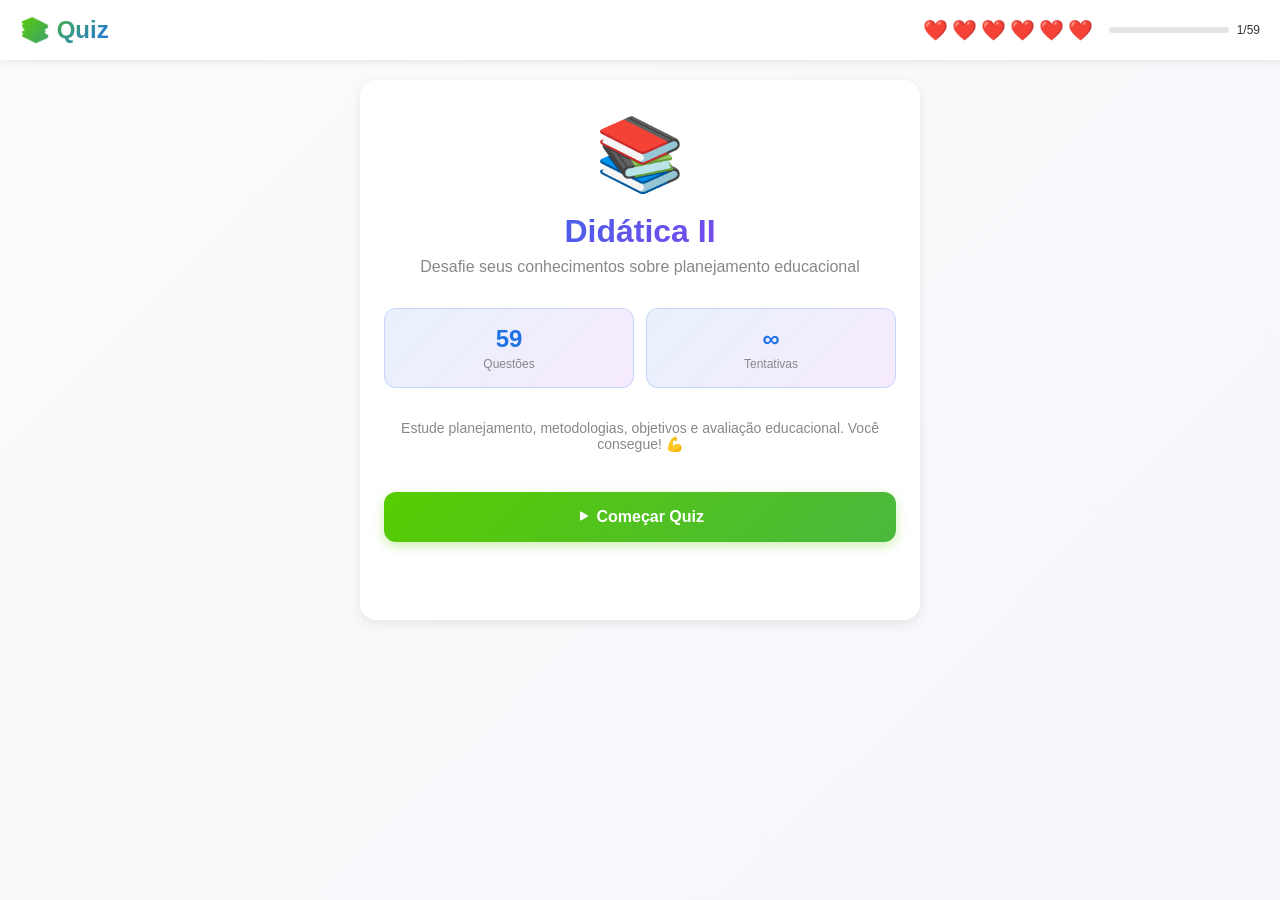
==== commit c9b61605: "Update index.html" ====
--- a/index.html
+++ b/index.html
@@ -556,6 +556,10 @@
             <span class="heart full">❤️</span>
             <span class="heart full">❤️</span>
             <span class="heart full">❤️</span>
+            <span class="heart full">❤️</span>
+            <span class="heart full">❤️</span>
+            <span class="heart full">❤️</span>
+            
         </div>
         <div class="progress-bar-container">
             <div class="progress-bar">
@@ -658,7 +662,7 @@
     let questions = [];
     let currentQuestionIndex = 0;
     let score = 0;
-    let hearts = 3;
+    let hearts = 6;
     let isAnswered = false;
 
     // ===== CARREGAR CSV =====
@@ -785,7 +789,7 @@
     function updateHearts() {
         const container = document.getElementById('heartsContainer');
         container.innerHTML = '';
-        for (let i = 0; i < 3; i++) {
+        for (let i = 0; i < 6; i++) {
             const heart = document.createElement('span');
             heart.className = i < hearts ? 'heart full' : 'heart empty';
             heart.innerHTML = i < hearts ? '❤️' : '🤍';
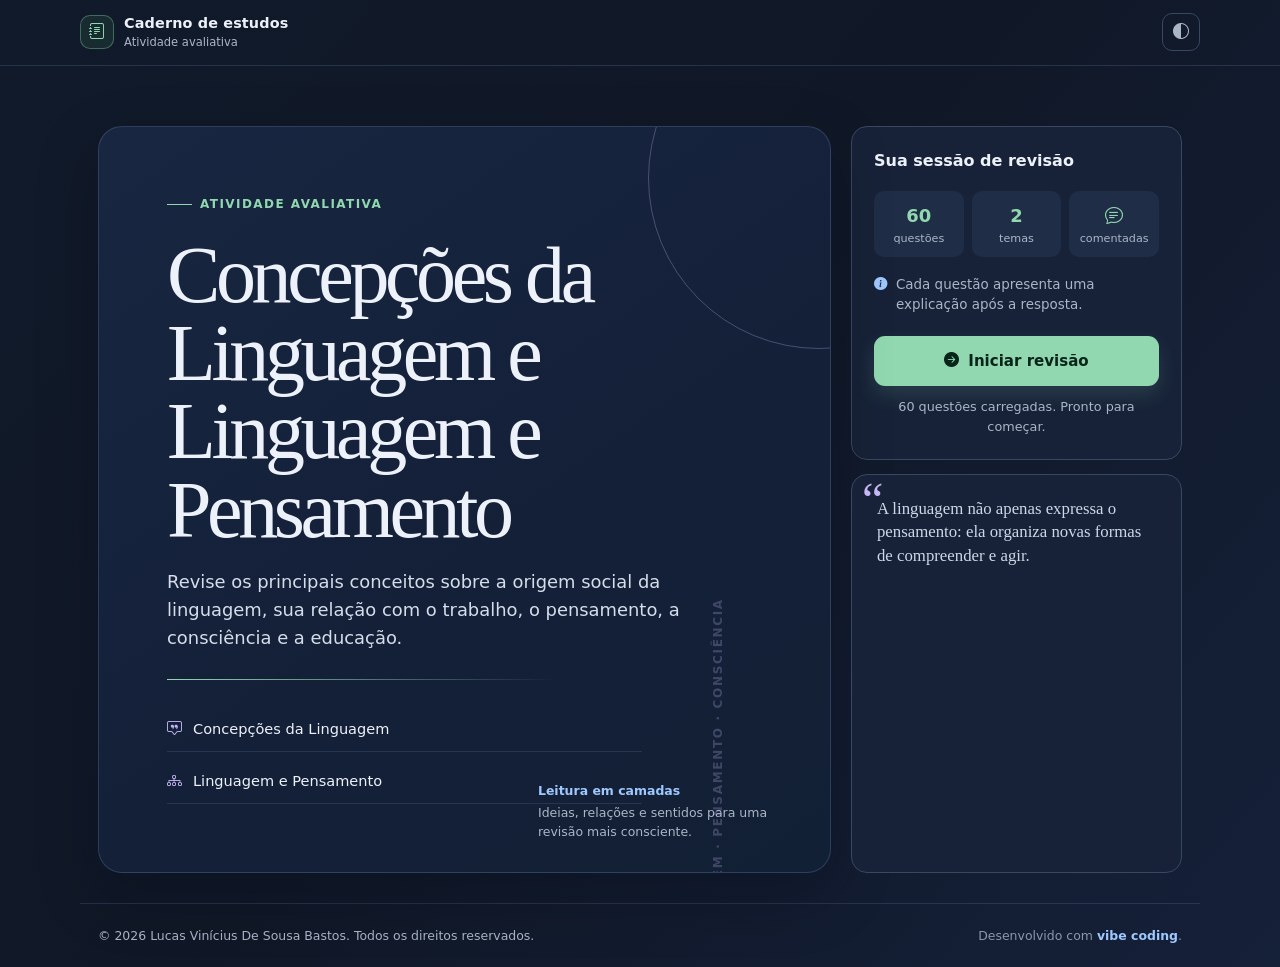
==== commit f5df1ace: "Reformula interface da atividade de linguagem" ====
--- a/index.html
+++ b/index.html
@@ -1,862 +1,50 @@
-<!DOCTYPE html>
-<html lang="pt-br">
+<!doctype html>
+<html lang="pt-BR">
 <head>
-    <meta charset="UTF-8">
-    <meta name="viewport" content="width=device-width, initial-scale=1.0">
-    <title>Quiz Didática II</title>
-    <link rel="stylesheet" href="https://cdn.jsdelivr.net/npm/bootstrap-icons@1.11.1/font/bootstrap-icons.css">
-    <style>
-        * {
-            margin: 0;
-            padding: 0;
-            box-sizing: border-box;
-        }
-
-        :root {
-            --duolingo-blue: #1f73e6;
-            --duolingo-green: #58cc02;
-            --duolingo-red: #ff4b4b;
-            --duolingo-yellow: #ffd700;
-            --duolingo-purple: #a435f0;
-            --duolingo-light-bg: #fafbfc;
-            --duolingo-dark-text: #333333;
-        }
-
-        body {
-            font-family: -apple-system, BlinkMacSystemFont, 'Segoe UI', Roboto, Oxygen, Ubuntu, Cantarell, sans-serif;
-            background: linear-gradient(135deg, var(--duolingo-light-bg) 0%, #f5f7fa 100%);
-            color: var(--duolingo-dark-text);
-            min-height: 100vh;
-            padding: 0;
-        }
-
-        /* ===== HEADER DUOLINGO ===== */
-        .duolingo-header {
-            background: white;
-            padding: 16px 20px;
-            display: flex;
-            justify-content: space-between;
-            align-items: center;
-            box-shadow: 0 2px 8px rgba(0, 0, 0, 0.08);
-            position: sticky;
-            top: 0;
-            z-index: 100;
-        }
-
-        .header-left {
-            display: flex;
-            align-items: center;
-            gap: 12px;
-        }
-
-        .logo {
-            font-size: 24px;
-            font-weight: 800;
-            background: linear-gradient(135deg, var(--duolingo-green) 0%, var(--duolingo-blue) 100%);
-            -webkit-background-clip: text;
-            -webkit-text-fill-color: transparent;
-            background-clip: text;
-        }
-
-        .header-right {
-            display: flex;
-            align-items: center;
-            gap: 16px;
-        }
-
-        .hearts-container {
-            display: flex;
-            gap: 4px;
-            align-items: center;
-        }
-
-        .heart {
-            font-size: 20px;
-            transition: transform 0.3s ease;
-        }
-
-        .heart.lost {
-            animation: heartBreak 0.4s ease;
-        }
-
-        @keyframes heartBreak {
-            0% { transform: scale(1) rotate(0deg); opacity: 1; }
-            50% { transform: scale(1.1) rotate(10deg); }
-            100% { transform: scale(0) rotate(-10deg); opacity: 0; }
-        }
-
-        .progress-bar-container {
-            display: flex;
-            align-items: center;
-            gap: 8px;
-            font-size: 12px;
-        }
-
-        .progress-bar {
-            width: 120px;
-            height: 6px;
-            background: #e5e5e5;
-            border-radius: 3px;
-            overflow: hidden;
-        }
-
-        .progress-fill {
-            height: 100%;
-            background: linear-gradient(90deg, var(--duolingo-green) 0%, var(--duolingo-blue) 100%);
-            transition: width 0.4s ease;
-            border-radius: 3px;
-        }
-
-        /* ===== CONTAINER PRINCIPAL ===== */
-        .quiz-container {
-            max-width: 600px;
-            margin: 0 auto;
-            padding: 20px;
-        }
-
-        .quiz-content {
-            background: white;
-            border-radius: 16px;
-            padding: 32px 24px;
-            box-shadow: 0 4px 12px rgba(0, 0, 0, 0.08);
-            min-height: 60vh;
-            display: flex;
-            flex-direction: column;
-            margin-bottom: 20px;
-        }
-
-        /* ===== TELA INICIAL ===== */
-        .title-hero {
-            text-align: center;
-            margin-bottom: 32px;
-        }
-
-        .title-emoji {
-            font-size: 72px;
-            margin-bottom: 16px;
-            display: inline-block;
-            animation: bounce 2s infinite;
-        }
-
-        @keyframes bounce {
-            0%, 100% { transform: translateY(0); }
-            50% { transform: translateY(-20px); }
-        }
-
-        .title-hero h1 {
-            font-size: 32px;
-            font-weight: 800;
-            margin-bottom: 8px;
-            background: linear-gradient(135deg, var(--duolingo-blue) 0%, var(--duolingo-purple) 100%);
-            -webkit-background-clip: text;
-            -webkit-text-fill-color: transparent;
-            background-clip: text;
-        }
-
-        .title-hero p {
-            font-size: 16px;
-            color: #888;
-            margin-bottom: 24px;
-        }
-
-        .stats-grid {
-            display: grid;
-            grid-template-columns: 1fr 1fr;
-            gap: 12px;
-            margin-bottom: 32px;
-        }
-
-        .stat-box {
-            background: linear-gradient(135deg, rgba(31, 115, 230, 0.1) 0%, rgba(164, 53, 240, 0.1) 100%);
-            padding: 16px;
-            border-radius: 12px;
-            text-align: center;
-            border: 1px solid rgba(31, 115, 230, 0.2);
-        }
-
-        .stat-value {
-            font-size: 24px;
-            font-weight: 800;
-            color: var(--duolingo-blue);
-        }
-
-        .stat-label {
-            font-size: 12px;
-            color: #888;
-            margin-top: 4px;
-        }
-
-        /* ===== BOTÕES ===== */
-        .btn-start {
-            width: 100%;
-            padding: 16px;
-            margin-top: 16px;
-            background: linear-gradient(135deg, var(--duolingo-green) 0%, #4ab83d 100%);
-            color: white;
-            border: none;
-            border-radius: 12px;
-            font-size: 16px;
-            font-weight: 700;
-            cursor: pointer;
-            transition: all 0.3s ease;
-            box-shadow: 0 4px 12px rgba(88, 204, 2, 0.3);
-        }
-
-        .btn-start:hover {
-            transform: translateY(-2px);
-            box-shadow: 0 6px 20px rgba(88, 204, 2, 0.4);
-        }
-
-        .btn-start:active {
-            transform: translateY(0);
-        }
-
-        /* ===== TELA DO QUIZ ===== */
-        .question-section {
-            margin-bottom: 32px;
-        }
-
-        .question-text {
-            font-size: 24px;
-            font-weight: 700;
-            line-height: 1.4;
-            color: var(--duolingo-dark-text);
-            margin-bottom: 24px;
-        }
-
-        .topic-badge {
-            display: inline-block;
-            background: linear-gradient(135deg, var(--duolingo-blue) 0%, var(--duolingo-purple) 100%);
-            color: white;
-            padding: 6px 12px;
-            border-radius: 20px;
-            font-size: 12px;
-            font-weight: 600;
-            margin-bottom: 16px;
-            letter-spacing: 0.5px;
-        }
-
-        .options-container {
-            display: grid;
-            gap: 12px;
-        }
-
-        .option-btn {
-            padding: 16px;
-            border: 2px solid #e5e5e5;
-            border-radius: 12px;
-            background: white;
-            color: var(--duolingo-dark-text);
-            font-size: 15px;
-            font-weight: 500;
-            text-align: left;
-            cursor: pointer;
-            transition: all 0.3s ease;
-            position: relative;
-            overflow: hidden;
-        }
-
-        .option-btn:hover:not(.disabled):not(.correct):not(.incorrect) {
-            border-color: var(--duolingo-blue);
-            background: rgba(31, 115, 230, 0.05);
-            box-shadow: 0 2px 8px rgba(31, 115, 230, 0.15);
-        }
-
-        .option-btn.correct {
-            border-color: var(--duolingo-green);
-            background: rgba(88, 204, 2, 0.1);
-            color: var(--duolingo-green);
-            animation: correctPulse 0.4s ease;
-        }
-
-        .option-btn.incorrect {
-            border-color: var(--duolingo-red);
-            background: rgba(255, 75, 75, 0.1);
-            color: var(--duolingo-red);
-            animation: incorrectShake 0.4s ease;
-        }
-
-        @keyframes correctPulse {
-            0% { transform: scale(1); }
-            50% { transform: scale(1.02); }
-            100% { transform: scale(1); }
-        }
-
-        @keyframes incorrectShake {
-            0%, 100% { transform: translateX(0); }
-            25% { transform: translateX(-4px); }
-            75% { transform: translateX(4px); }
-        }
-
-        .option-btn.disabled {
-            cursor: not-allowed;
-            opacity: 0.6;
-        }
-
-        .explanation-card {
-            display: none;
-            margin-top: 24px;
-            padding: 16px;
-            background: linear-gradient(135deg, rgba(88, 204, 2, 0.08) 0%, rgba(31, 115, 230, 0.08) 100%);
-            border-left: 4px solid var(--duolingo-green);
-            border-radius: 12px;
-            animation: slideUp 0.4s ease;
-        }
-
-        .explanation-card.show {
-            display: block;
-        }
-
-        .explanation-title {
-            font-weight: 700;
-            font-size: 14px;
-            color: var(--duolingo-green);
-            margin-bottom: 8px;
-        }
-
-        .explanation-text {
-            font-size: 14px;
-            color: #666;
-            line-height: 1.6;
-        }
-
-        @keyframes slideUp {
-            from {
-                opacity: 0;
-                transform: translateY(10px);
-            }
-            to {
-                opacity: 1;
-                transform: translateY(0);
-            }
-        }
-
-        .next-button-container {
-            margin-top: 24px;
-            display: flex;
-            gap: 12px;
-        }
-
-        .btn-next {
-            flex: 1;
-            padding: 14px;
-            background: linear-gradient(135deg, var(--duolingo-green) 0%, #4ab83d 100%);
-            color: white;
-            border: none;
-            border-radius: 12px;
-            font-size: 15px;
-            font-weight: 700;
-            cursor: pointer;
-            transition: all 0.3s ease;
-            display: none;
-        }
-
-        .btn-next.show {
-            display: block;
-        }
-
-        .btn-next:hover {
-            transform: translateY(-2px);
-            box-shadow: 0 4px 12px rgba(88, 204, 2, 0.3);
-        }
-
-        /* ===== TELA FINAL ===== */
-        .celebration {
-            text-align: center;
-            margin-bottom: 32px;
-        }
-
-        .celebration-emoji {
-            font-size: 80px;
-            margin-bottom: 16px;
-            animation: celebrationBounce 0.6s cubic-bezier(0.34, 1.56, 0.64, 1);
-        }
-
-        @keyframes celebrationBounce {
-            0% { transform: scale(0) rotate(-180deg); }
-            50% { transform: scale(1.2); }
-            100% { transform: scale(1) rotate(0deg); }
-        }
-
-        .celebration-title {
-            font-size: 28px;
-            font-weight: 800;
-            margin-bottom: 8px;
-            color: var(--duolingo-dark-text);
-        }
-
-        .celebration-subtitle {
-            font-size: 14px;
-            color: #888;
-            margin-bottom: 24px;
-        }
-
-        .score-display-large {
-            background: linear-gradient(135deg, rgba(88, 204, 2, 0.15) 0%, rgba(31, 115, 230, 0.15) 100%);
-            border-radius: 16px;
-            padding: 32px;
-            margin-bottom: 24px;
-            border: 2px solid rgba(88, 204, 2, 0.3);
-        }
-
-        .score-number {
-            font-size: 56px;
-            font-weight: 800;
-            background: linear-gradient(135deg, var(--duolingo-green) 0%, var(--duolingo-blue) 100%);
-            -webkit-background-clip: text;
-            -webkit-text-fill-color: transparent;
-            background-clip: text;
-        }
-
-        .score-max {
-            font-size: 24px;
-            color: #ccc;
-        }
-
-        .score-percentage {
-            font-size: 18px;
-            color: var(--duolingo-green);
-            font-weight: 700;
-            margin-top: 8px;
-        }
-
-        .feedback-card {
-            background: linear-gradient(135deg, rgba(31, 115, 230, 0.08) 0%, rgba(164, 53, 240, 0.08) 100%);
-            border: 1px solid rgba(31, 115, 230, 0.2);
-            padding: 20px;
-            border-radius: 12px;
-            margin-bottom: 24px;
-            text-align: center;
-        }
-
-        .feedback-title {
-            font-weight: 700;
-            font-size: 18px;
-            margin-bottom: 8px;
-            color: var(--duolingo-dark-text);
-        }
-
-        .feedback-message {
-            font-size: 14px;
-            color: #666;
-            line-height: 1.6;
-        }
-
-        .action-buttons {
-            display: flex;
-            gap: 12px;
-            flex-direction: column;
-        }
-
-        .btn-primary {
-            padding: 14px;
-            background: linear-gradient(135deg, var(--duolingo-green) 0%, #4ab83d 100%);
-            color: white;
-            border: none;
-            border-radius: 12px;
-            font-size: 15px;
-            font-weight: 700;
-            cursor: pointer;
-            transition: all 0.3s ease;
-        }
-
-        .btn-primary:hover {
-            transform: translateY(-2px);
-            box-shadow: 0 4px 12px rgba(88, 204, 2, 0.3);
-        }
-
-        .btn-secondary {
-            padding: 14px;
-            background: white;
-            border: 2px solid #e5e5e5;
-            color: var(--duolingo-dark-text);
-            border-radius: 12px;
-            font-size: 15px;
-            font-weight: 700;
-            cursor: pointer;
-            transition: all 0.3s ease;
-        }
-
-        .btn-secondary:hover {
-            border-color: var(--duolingo-blue);
-            background: rgba(31, 115, 230, 0.05);
-        }
-
-        /* ===== RESPONSIVE ===== */
-        @media (max-width: 480px) {
-            .quiz-content {
-                padding: 20px 16px;
-                border-radius: 12px;
-            }
-
-            .title-hero h1 {
-                font-size: 24px;
-            }
-
-            .title-emoji {
-                font-size: 56px;
-            }
-
-            .question-text {
-                font-size: 20px;
-            }
-
-            .stats-grid {
-                grid-template-columns: 1fr;
-            }
-
-            .score-number {
-                font-size: 48px;
-            }
-
-            .celebration-emoji {
-                font-size: 64px;
-            }
-        }
-
-        /* ===== ANIMAÇÕES GERAIS ===== */
-        @keyframes fadeIn {
-            from { opacity: 0; }
-            to { opacity: 1; }
-        }
-
-        @keyframes slideInUp {
-            from {
-                opacity: 0;
-                transform: translateY(20px);
-            }
-            to {
-                opacity: 1;
-                transform: translateY(0);
-            }
-        }
-
-        .fade-in {
-            animation: fadeIn 0.3s ease;
-        }
-
-        .slide-in-up {
-            animation: slideInUp 0.3s ease;
-        }
-
-        .hidden {
-            display: none !important;
-        }
-    </style>
+  <meta charset="utf-8">
+  <meta name="viewport" content="width=device-width,initial-scale=1,viewport-fit=cover">
+  <meta name="theme-color" content="#111a2a">
+  <title>Concepções da Linguagem e Linguagem e Pensamento</title>
+  <link rel="stylesheet" href="https://cdn.jsdelivr.net/npm/bootstrap-icons@1.11.3/font/bootstrap-icons.min.css">
+  <style>
+    :root{--ink:#edf2fa;--muted:#aab5c7;--paper:#111a2a;--paper-2:#172238;--paper-3:#202d46;--line:#384762;--mint:#91d8b0;--mint-ink:#09251a;--sky:#9fc8ff;--lilac:#c7b6f4;--red:#ff9ca8;--radius:16px;--max:1120px}
+    *{box-sizing:border-box}html{background:var(--paper)}body{min-width:320px;min-height:100vh;margin:0;background:linear-gradient(130deg,#111a2a 0%,#101827 48%,#152039 100%);color:var(--ink);font:16px/1.55 Inter,ui-sans-serif,system-ui,-apple-system,"Segoe UI",sans-serif;overflow-x:hidden}button{font:inherit}button:focus-visible{outline:3px solid var(--sky);outline-offset:3px}.hidden{display:none!important}.skip{position:absolute;left:-999px}.skip:focus{left:12px;top:12px;z-index:20;padding:9px 12px;background:var(--sky);color:#071521;border-radius:8px}
+    .topbar{min-height:66px;border-bottom:1px solid rgba(159,200,255,.15);padding:max(12px,env(safe-area-inset-top)) 18px 12px}.topbar-inner{max-width:var(--max);margin:auto;display:flex;align-items:center;justify-content:space-between;gap:16px}.identity{display:flex;align-items:center;gap:10px}.identity-mark{display:grid;place-items:center;width:34px;height:34px;border:1px solid rgba(145,216,176,.36);border-radius:10px;color:var(--mint);background:#172b30}.identity strong{display:block;font-size:.9rem;letter-spacing:.01em}.identity small{display:block;color:var(--muted);font-size:.72rem}.access-button{width:38px;height:38px;border:1px solid var(--line);border-radius:10px;background:transparent;color:var(--muted);cursor:pointer}.access-button[aria-pressed="true"]{background:var(--paper-3);color:var(--mint);border-color:var(--mint)}
+    .progress-header{display:none;position:sticky;top:0;z-index:10;border-bottom:1px solid rgba(159,200,255,.18);background:rgba(17,26,42,.94);backdrop-filter:blur(12px);padding:max(11px,env(safe-area-inset-top)) 18px 11px}.progress-header.active{display:block}.progress-inner{max-width:780px;margin:auto;display:grid;grid-template-columns:auto 1fr auto;align-items:center;gap:12px}.progress-title{font-size:.8rem;font-weight:800;white-space:nowrap}.track{height:6px;overflow:hidden;border-radius:10px;background:var(--paper-3)}.fill{height:100%;width:0;background:var(--mint);border-radius:inherit;transition:width .2s ease}.progress-copy{color:var(--muted);font-size:.78rem;white-space:nowrap}
+    main{max-width:var(--max);margin:auto;padding:clamp(22px,5vw,60px) 18px max(30px,env(safe-area-inset-bottom))}.start-layout{display:grid;gap:20px}.cover{position:relative;overflow:hidden;min-height:570px;padding:clamp(24px,6vw,68px);border:1px solid rgba(159,200,255,.18);border-radius:24px;background:linear-gradient(145deg,#182641 0%,#142038 56%,#122035 100%);box-shadow:0 22px 60px rgba(1,7,19,.25)}.cover:before{content:"";position:absolute;width:340px;height:340px;right:-160px;top:-120px;border:1px solid rgba(199,182,244,.3);border-radius:50%}.cover:after{content:"linguagem · pensamento · consciência";position:absolute;right:-64px;bottom:88px;transform:rotate(-90deg);color:rgba(199,182,244,.25);font-size:.75rem;font-weight:800;letter-spacing:.14em;text-transform:uppercase}.cover-content{position:relative;z-index:1;max-width:700px}.kicker{display:flex;align-items:center;gap:8px;margin:0 0 22px;color:var(--mint);font-size:.75rem;font-weight:800;letter-spacing:.12em;text-transform:uppercase}.kicker:before{content:"";width:25px;height:1px;background:currentColor}.cover h1{max-width:13ch;margin:0 0 19px;font-family:Georgia,"Times New Roman",serif;font-size:clamp(2.25rem,8vw,5rem);font-weight:500;letter-spacing:-.055em;line-height:.98}.cover-description{max-width:57ch;margin:0;color:#d5ddeb;font-size:clamp(.98rem,2.4vw,1.12rem)}.editorial-line{width:min(100%,390px);height:1px;margin:28px 0;border:0;background:linear-gradient(90deg,var(--mint),transparent)}.topic-list{display:grid;gap:8px;max-width:475px}.topic{display:flex;align-items:center;gap:11px;padding:10px 0;border-bottom:1px solid rgba(159,200,255,.13);font-size:.91rem}.topic i{color:var(--lilac)}.cover-note{position:absolute;right:clamp(20px,5vw,62px);bottom:30px;max-width:230px;margin:0;color:var(--muted);font-size:.78rem}.cover-note strong{display:block;margin-bottom:3px;color:var(--sky)}
+    .start-aside{display:grid;gap:14px;align-content:start}.session-card,.quote-card{padding:22px;border:1px solid var(--line);border-radius:var(--radius);background:var(--paper-2)}.session-card h2{margin:0 0 17px;font-size:1rem}.indicators{display:grid;grid-template-columns:repeat(3,minmax(0,1fr));gap:8px}.indicator{padding:11px 7px;border-radius:10px;background:var(--paper-3);text-align:center}.indicator strong{display:block;color:var(--mint);font-size:1.12rem}.indicator span{display:block;margin-top:2px;color:var(--muted);font-size:.7rem;line-height:1.25}.info-line{display:flex;gap:9px;margin:18px 0 20px;color:var(--muted);font-size:.84rem}.info-line i{color:var(--sky)}.button{display:inline-flex;align-items:center;justify-content:center;gap:9px;width:100%;min-height:50px;padding:12px 16px;border:1px solid transparent;border-radius:11px;cursor:pointer;font-size:.94rem;font-weight:800;transition:transform .16s ease,background .16s ease,border-color .16s ease}.button:hover:not(:disabled){transform:translateY(-1px)}.button:active:not(:disabled){transform:translateY(1px)}.button:disabled{cursor:not-allowed;opacity:.58}.primary{background:var(--mint);color:var(--mint-ink);box-shadow:0 9px 20px rgba(145,216,176,.15)}.primary:hover:not(:disabled){background:#abebc5}.secondary{border-color:var(--line);background:transparent;color:var(--ink)}.secondary:hover{border-color:var(--sky);background:rgba(159,200,255,.08)}.quote-card{position:relative;padding-left:25px;color:#cdd7e9;font-family:Georgia,serif;font-size:1.05rem;line-height:1.4}.quote-card:before{content:"“";position:absolute;top:-9px;left:10px;color:var(--lilac);font-size:3rem}.loading{margin:11px 0 0;color:var(--muted);font-size:.8rem;text-align:center}
+    .quiz-shell{max-width:780px;margin:auto}.question-paper{padding:clamp(22px,5vw,42px);border:1px solid var(--line);border-radius:20px;background:var(--paper-2);box-shadow:0 18px 50px rgba(1,7,19,.2)}.question-meta{display:flex;align-items:center;justify-content:space-between;gap:12px;margin-bottom:26px}.source{max-width:70%;overflow:hidden;color:var(--sky);font-size:.78rem;font-weight:750;text-overflow:ellipsis;white-space:nowrap}.number{flex:0 0 auto;color:var(--muted);font-size:.78rem;font-variant-numeric:tabular-nums}.question-text{max-width:28ch;margin:0 0 27px;font-family:Georgia,"Times New Roman",serif;font-size:clamp(1.55rem,5vw,2.25rem);font-weight:500;letter-spacing:-.03em;line-height:1.2}.options{display:grid;gap:10px}.option{display:flex;align-items:flex-start;gap:12px;width:100%;min-height:62px;padding:14px;border:1px solid var(--line);border-radius:13px;background:var(--paper-3);color:var(--ink);cursor:pointer;text-align:left;transition:background .15s,border-color .15s,transform .15s}.option:hover:not(:disabled){border-color:var(--sky);transform:translateY(-1px)}.option.selected{border-color:var(--lilac);background:rgba(199,182,244,.11)}.option.correct{border-color:var(--mint);background:rgba(145,216,176,.12)}.option.incorrect{border-color:var(--red);background:rgba(255,156,168,.1)}.option:disabled{cursor:default}.option-letter{display:grid;place-items:center;flex:0 0 27px;width:27px;height:27px;border:1px solid #667590;border-radius:8px;color:var(--muted);font-size:.74rem;font-weight:800}.selected .option-letter{border-color:var(--lilac);color:var(--lilac)}.correct .option-letter{border-color:var(--mint);background:var(--mint);color:var(--mint-ink)}.incorrect .option-letter{border-color:var(--red);color:var(--red)}.option span:last-child{padding-top:2px}.question-actions{display:grid;grid-template-columns:1fr;gap:10px;margin-top:22px}.explanation{display:none;margin-top:18px;padding:16px;border-left:3px solid var(--mint);border-radius:0 12px 12px 0;background:rgba(145,216,176,.08)}.explanation.show{display:block;animation:rise .18s ease-out}.explanation strong{display:block;margin-bottom:4px;color:var(--mint);font-size:.83rem}.explanation p{margin:0;color:#d2dcec;font-size:.92rem}.status-copy{min-height:20px;margin:12px 0 0;color:var(--muted);font-size:.81rem;text-align:center}
+    .result{max-width:780px;margin:auto}.result-head{padding:clamp(28px,6vw,50px);border:1px solid rgba(145,216,176,.35);border-radius:20px 20px 0 0;background:linear-gradient(135deg,#193445,#1b2942);text-align:center}.result-mark{color:var(--mint);font-size:1.8rem}.result h2{margin:11px 0 7px;font-family:Georgia,serif;font-size:clamp(2rem,7vw,3rem);font-weight:500}.result-head p{margin:0;color:var(--muted)}.result-body{padding:clamp(22px,5vw,40px);border:1px solid var(--line);border-top:0;border-radius:0 0 20px 20px;background:var(--paper-2)}.result-stats{display:grid;grid-template-columns:repeat(3,1fr);gap:9px;margin-bottom:17px}.result-stat{padding:14px 8px;border-radius:12px;background:var(--paper-3);text-align:center}.result-stat strong{display:block;font-size:1.45rem}.result-stat:first-child strong{color:var(--mint)}.result-stat:nth-child(2) strong{color:var(--red)}.result-stat span{color:var(--muted);font-size:.73rem}.result-message{margin:0 0 18px;padding:15px;border:1px solid var(--line);border-radius:12px;color:#d8e1ef}.topics-summary{margin:0 0 18px;padding:17px;border-radius:12px;background:#15243a}.topics-summary h3{margin:0 0 9px;font-size:.9rem}.topics-summary ul{margin:0;padding-left:18px;color:var(--muted);font-size:.85rem}.result-actions{display:grid;gap:10px}.review{margin-top:20px}.review[open]{animation:rise .18s ease-out}.review summary{cursor:pointer;color:var(--sky);font-weight:800}.review-list{display:grid;gap:12px;margin-top:14px}.mistake{padding:15px;border:1px solid rgba(255,156,168,.3);border-radius:12px;background:rgba(255,156,168,.05)}.mistake h4{margin:0 0 8px;font-size:.91rem}.mistake p{margin:5px 0;color:var(--muted);font-size:.84rem}.mistake .right{color:var(--mint)}
+    .site-footer{max-width:var(--max);margin:0 auto;padding:22px 18px max(22px,env(safe-area-inset-bottom));border-top:1px solid rgba(159,200,255,.14);color:var(--muted);font-size:.78rem}.footer-inner{display:flex;flex-direction:column;align-items:center;gap:5px;text-align:center}.footer-credit{color:#8997ad}.footer-credit strong{color:var(--sky);font-weight:700}@keyframes rise{from{opacity:0;transform:translateY(7px)}to{opacity:1;transform:translateY(0)}}@media(min-width:760px){.start-layout{grid-template-columns:minmax(0,1.55fr) minmax(280px,.7fr);align-items:stretch}.start-aside{grid-template-rows:auto 1fr}.question-actions{grid-template-columns:1fr 1fr}.result-actions{grid-template-columns:1fr 1fr}.footer-inner{flex-direction:row;justify-content:space-between;text-align:left}}@media(max-width:430px){.cover{min-height:530px;padding:25px 22px}.cover h1{font-size:2.25rem}.cover-note{position:relative;right:auto;bottom:auto;margin:23px 0 0}.cover:after{display:none}.question-paper{padding:22px 16px}.topbar{padding-inline:14px}}@media(prefers-reduced-motion:reduce){*,*:before,*:after{animation-duration:.01ms!important;transition-duration:.01ms!important;scroll-behavior:auto!important}}
+  </style>
 </head>
 <body>
-
-<!-- HEADER DUOLINGO -->
-<div class="duolingo-header">
-    <div class="header-left">
-        <span class="logo">📚 Quiz</span>
-    </div>
-    <div class="header-right">
-        <div class="hearts-container" id="heartsContainer">
-            <span class="heart full">❤️</span>
-            <span class="heart full">❤️</span>
-            <span class="heart full">❤️</span>
-            <span class="heart full">❤️</span>
-            <span class="heart full">❤️</span>
-            <span class="heart full">❤️</span>
-            
-        </div>
-        <div class="progress-bar-container">
-            <div class="progress-bar">
-                <div class="progress-fill" id="progressFill" style="width: 0%"></div>
-            </div>
-            <span id="progressText">1/59</span>
-        </div>
-    </div>
-</div>
-
-<!-- CONTAINER PRINCIPAL -->
-<div class="quiz-container">
-    <div class="quiz-content">
-
-        <!-- TELA INICIAL -->
-        <div id="startScreen" class="fade-in">
-            <div class="title-hero">
-                <div class="title-emoji">📚</div>
-                <h1>Didática II</h1>
-                <p>Desafie seus conhecimentos sobre planejamento educacional</p>
-            </div>
-
-            <div class="stats-grid">
-                <div class="stat-box">
-                    <div class="stat-value">59</div>
-                    <div class="stat-label">Questões</div>
-                </div>
-                <div class="stat-box">
-                    <div class="stat-value">∞</div>
-                    <div class="stat-label">Tentativas</div>
-                </div>
-            </div>
-
-            <p style="color: #888; font-size: 14px; text-align: center; margin-bottom: 24px;">
-                Estude planejamento, metodologias, objetivos e avaliação educacional. Você consegue! 💪
-            </p>
-
-            <button class="btn-start" onclick="startQuiz()">
-                <i class="bi bi-play-fill"></i> Começar Quiz
-            </button>
-        </div>
-
-        <!-- TELA DO QUIZ -->
-        <div id="quizScreen" class="hidden">
-            <div class="topic-badge" id="topicBadge">Didática II</div>
-            
-            <div class="question-section">
-                <div class="question-text" id="questionText">Carregando pergunta...</div>
-            </div>
-
-            <div class="options-container" id="optionsContainer">
-                <!-- Opções serão inseridas via JS -->
-            </div>
-
-            <div class="explanation-card" id="explanationCard">
-                <div class="explanation-title">💡 Explicação:</div>
-                <div class="explanation-text" id="explanationText"></div>
-            </div>
-
-            <div class="next-button-container">
-                <button class="btn-next" id="nextBtn" onclick="nextQuestion()">
-                    Próxima Pergunta
-                </button>
-            </div>
-        </div>
-
-        <!-- TELA FINAL -->
-        <div id="endScreen" class="hidden">
-            <div class="celebration">
-                <div class="celebration-emoji" id="celebrationEmoji">🎉</div>
-                <h2 class="celebration-title">Quiz Concluído!</h2>
-                <p class="celebration-subtitle">Veja como você se saiu</p>
-            </div>
-
-            <div class="score-display-large">
-                <div class="score-number"><span id="finalScore">0</span><span class="score-max">/59</span></div>
-                <div class="score-percentage" id="scorePercentage">0%</div>
-            </div>
-
-            <div class="feedback-card">
-                <div class="feedback-title" id="feedbackTitle">Parabéns!</div>
-                <div class="feedback-message" id="feedbackMessage">Muito bom!</div>
-            </div>
-
-            <div class="action-buttons">
-                <button class="btn-primary" onclick="location.reload()">
-                    <i class="bi bi-arrow-clockwise"></i> Tentar Novamente
-                </button>
-                <button class="btn-secondary" onclick="window.location.href='index.html'">
-                    <i class="bi bi-house-door"></i> Voltar
-                </button>
-            </div>
-        </div>
-
-    </div>
-</div>
-
-<script>
-    // ===== VARIÁVEIS GLOBAIS =====
-    let questions = [];
-    let currentQuestionIndex = 0;
-    let score = 0;
-    let hearts = 6;
-    let isAnswered = false;
-
-    // ===== CARREGAR CSV =====
-    async function loadQuestionsFromCSV() {
-        try {
-            const response = await fetch('perguntas.csv');
-            const csvText = await response.text();
-            questions = parseCSV(csvText);
-            console.log(`✅ ${questions.length} perguntas carregadas`);
-        } catch (erro) {
-            console.error('Erro ao carregar CSV:', erro);
-            alert('Erro ao carregar perguntas');
-        }
-    }
-
-    function parseCSV(csvText) {
-        const lines = csvText.trim().split('\n');
-        const questionsArray = [];
-
-        for (let i = 1; i < lines.length; i++) {
-            const values = lines[i].split(',');
-            if (values.length < 8) continue;
-
-            questionsArray.push({
-                author: values[0].trim(),
-                text: values[1].trim(),
-                options: [values[2].trim(), values[3].trim(), values[4].trim(), values[5].trim()],
-                correct: parseInt(values[6].trim()),
-                explanation: values[7].trim()
-            });
-        }
-
-        return questionsArray;
-    }
-
-    // ===== EMBARALHAR =====
-    function shuffleQuestions() {
-        questions.forEach(question => {
-            const correctAnswer = question.options[question.correct];
-            for (let i = question.options.length - 1; i > 0; i--) {
-                const j = Math.floor(Math.random() * (i + 1));
-                [question.options[i], question.options[j]] = [question.options[j], question.options[i]];
-            }
-            question.correct = question.options.indexOf(correctAnswer);
-        });
-    }
-
-    // ===== INICIAR QUIZ =====
-    function startQuiz() {
-        document.getElementById('startScreen').classList.add('hidden');
-        document.getElementById('quizScreen').classList.remove('hidden');
-        shuffleQuestions();
-        loadQuestion();
-    }
-
-    // ===== CARREGAR PERGUNTA =====
-    function loadQuestion() {
-        isAnswered = false;
-        const q = questions[currentQuestionIndex];
-
-        document.getElementById('questionText').innerText = q.text;
-        document.getElementById('topicBadge').innerText = q.author;
-        document.getElementById('explanationCard').classList.remove('show');
-        document.getElementById('nextBtn').classList.remove('show');
-
-        // Atualizar progresso
-        updateProgress();
-
-        // Gerar opções
-        const container = document.getElementById('optionsContainer');
-        container.innerHTML = '';
-
-        q.options.forEach((option, index) => {
-            const btn = document.createElement('button');
-            btn.className = 'option-btn';
-            btn.innerText = option;
-            btn.onclick = () => checkAnswer(index, btn);
-            container.appendChild(btn);
-        });
-    }
-
-    // ===== VERIFICAR RESPOSTA =====
-    function checkAnswer(selectedIndex, btnElement) {
-        if (isAnswered) return;
-        isAnswered = true;
-
-        const q = questions[currentQuestionIndex];
-        const buttons = document.querySelectorAll('.option-btn');
-        const isCorrect = selectedIndex === q.correct;
-
-        buttons.forEach((btn, idx) => {
-            btn.classList.add('disabled');
-            if (idx === q.correct) {
-                btn.classList.add('correct');
-            } else if (idx === selectedIndex && !isCorrect) {
-                btn.classList.add('incorrect');
-            }
-        });
-
-        if (isCorrect) {
-            score++;
-        } else {
-            loseHeart();
-        }
-
-        document.getElementById('explanationText').innerText = q.explanation;
-        document.getElementById('explanationCard').classList.add('show');
-        document.getElementById('nextBtn').classList.add('show');
-    }
-
-    // ===== PERDER VIDA =====
-    function loseHeart() {
-        hearts--;
-        updateHearts();
-
-        if (hearts <= 0) {
-            setTimeout(() => {
-                alert('Você perdeu todas as vidas! Tente novamente.');
-                showResults();
-            }, 500);
-        }
-    }
-
-    function updateHearts() {
-        const container = document.getElementById('heartsContainer');
-        container.innerHTML = '';
-        for (let i = 0; i < 6; i++) {
-            const heart = document.createElement('span');
-            heart.className = i < hearts ? 'heart full' : 'heart empty';
-            heart.innerHTML = i < hearts ? '❤️' : '🤍';
-            container.appendChild(heart);
-        }
-    }
-
-    // ===== ATUALIZAR PROGRESSO =====
-    function updateProgress() {
-        const percentage = ((currentQuestionIndex) / questions.length) * 100;
-        document.getElementById('progressFill').style.width = percentage + '%';
-        document.getElementById('progressText').innerText = (currentQuestionIndex + 1) + '/' + questions.length;
-    }
-
-    // ===== PRÓXIMA PERGUNTA =====
-    function nextQuestion() {
-        currentQuestionIndex++;
-        if (currentQuestionIndex < questions.length) {
-            loadQuestion();
-        } else {
-            showResults();
-        }
-    }
-
-    // ===== MOSTRAR RESULTADOS =====
-    function showResults() {
-        document.getElementById('quizScreen').classList.add('hidden');
-        document.getElementById('endScreen').classList.remove('hidden');
-
-        const percentage = (score / questions.length) * 100;
-        document.getElementById('finalScore').innerText = score;
-        document.getElementById('scorePercentage').innerText = Math.round(percentage) + '%';
-
-        let emoji = '🎉';
-        let title = 'Parabéns!';
-        let message = '';
-
-        if (percentage >= 90) {
-            emoji = '🏆';
-            title = 'Excepcional!';
-            message = 'Você domina didática! Excelente performance. Continue assim! 🚀';
-        } else if (percentage >= 80) {
-            emoji = '⭐';
-            title = 'Muito Bom!';
-            message = 'Demonstrou excelente compreensão! Seus conhecimentos são impressionantes! 🌟';
-        } else if (percentage >= 70) {
-            emoji = '✨';
-            title = 'Bom Desempenho!';
-            message = 'Você tem ótima base! Estude mais e melhore ainda! 📚';
-        } else if (percentage >= 50) {
-            emoji = '📚';
-            title = 'Continue Estudando';
-            message = 'Bom começo! Revise os conceitos e pratique mais.';
-        } else {
-            emoji = '💪';
-            title = 'Dedique-se Mais';
-            message = 'Não desista! A prática leva à perfeição. Tente novamente!';
-        }
-
-        document.getElementById('celebrationEmoji').innerText = emoji;
-        document.getElementById('feedbackTitle').innerText = title;
-        document.getElementById('feedbackMessage').innerText = message;
-    }
-
-    // ===== INICIALIZAR =====
-    document.addEventListener('DOMContentLoaded', loadQuestionsFromCSV);
-</script>
-
+  <a class="skip" href="#main">Pular para o conteúdo</a>
+  <header class="topbar" id="startHeader"><div class="topbar-inner"><div class="identity"><span class="identity-mark" aria-hidden="true"><i class="bi bi-journal-text"></i></span><div><strong>Caderno de estudos</strong><small>Atividade avaliativa</small></div></div><button class="access-button" id="contrastButton" type="button" aria-label="Aumentar contraste" aria-pressed="false"><i class="bi bi-circle-half"></i></button></div></header>
+  <header class="progress-header" id="quizHeader"><div class="progress-inner"><span class="progress-title">Revisão</span><div class="track"><div class="fill" id="progressFill"></div></div><span class="progress-copy" id="progressText">1 / 60</span></div></header>
+  <main id="main">
+    <section id="startScreen" class="start-layout" aria-labelledby="startTitle">
+      <article class="cover"><div class="cover-content"><p class="kicker">Atividade avaliativa</p><h1 id="startTitle">Concepções da Linguagem e Linguagem e Pensamento</h1><p class="cover-description">Revise os principais conceitos sobre a origem social da linguagem, sua relação com o trabalho, o pensamento, a consciência e a educação.</p><hr class="editorial-line"><div class="topic-list"><div class="topic"><i class="bi bi-chat-square-quote"></i> Concepções da Linguagem</div><div class="topic"><i class="bi bi-diagram-3"></i> Linguagem e Pensamento</div></div></div><p class="cover-note"><strong>Leitura em camadas</strong>Ideias, relações e sentidos para uma revisão mais consciente.</p></article>
+      <aside class="start-aside"><section class="session-card" aria-label="Resumo da sessão"><h2>Sua sessão de revisão</h2><div class="indicators"><div class="indicator"><strong id="questionCount">60</strong><span>questões</span></div><div class="indicator"><strong>2</strong><span>temas</span></div><div class="indicator"><strong><i class="bi bi-chat-text"></i></strong><span>comentadas</span></div></div><p class="info-line"><i class="bi bi-info-circle-fill" aria-hidden="true"></i> Cada questão apresenta uma explicação após a resposta.</p><button class="button primary" id="startButton" type="button" disabled><i class="bi bi-arrow-right-circle-fill"></i> Iniciar revisão</button><p class="loading" id="loadingState" role="status">Preparando as questões…</p></section><aside class="quote-card">A linguagem não apenas expressa o pensamento: ela organiza novas formas de compreender e agir.</aside></aside>
+    </section>
+    <section id="quizScreen" class="quiz-shell hidden" aria-labelledby="questionText"><article class="question-paper"><div class="question-meta"><span class="source" id="topicBadge">Material de estudo</span><span class="number" id="questionCounter">Questão 1</span></div><h1 class="question-text" id="questionText">Carregando questão…</h1><div class="options" id="optionsContainer" aria-label="Alternativas"></div><p class="status-copy" id="selectionStatus" aria-live="polite">Selecione uma alternativa para confirmar.</p><div class="question-actions"><button class="button secondary" id="confirmBtn" type="button" disabled>Confirmar resposta</button><button class="button primary hidden" id="nextBtn" type="button">Próxima questão <i class="bi bi-arrow-right"></i></button></div><aside class="explanation" id="explanationCard" aria-live="polite"><strong><i class="bi bi-lightbulb-fill"></i> Comentário da questão</strong><p id="explanationText"></p></aside></article></section>
+    <section id="endScreen" class="result hidden" aria-labelledby="endTitle"><div class="result-head"><div class="result-mark"><i class="bi bi-bookmark-star-fill"></i></div><h2 id="endTitle">Revisão concluída</h2><p id="resultSubtitle">Veja o registro da sua sessão.</p></div><div class="result-body"><div class="result-stats"><div class="result-stat"><strong id="finalScore">0</strong><span>acertos</span></div><div class="result-stat"><strong id="finalErrors">0</strong><span>erros</span></div><div class="result-stat"><strong id="scorePercentage">0%</strong><span>aproveitamento</span></div></div><p class="result-message" id="feedbackMessage"></p><section class="topics-summary"><h3>Assuntos revisados</h3><ul><li>Concepções da Linguagem: linguagem, sociedade, trabalho e educação.</li><li>Linguagem e Pensamento: consciência, mediação e desenvolvimento humano.</li></ul></section><details class="review" id="reviewErrors"><summary id="reviewSummary">Revisar erros</summary><div class="review-list" id="reviewList"></div></details><div class="result-actions"><button class="button primary" id="restartBtn" type="button"><i class="bi bi-arrow-clockwise"></i> Refazer simulado</button><button class="button secondary" id="homeBtn" type="button"><i class="bi bi-house-door"></i> Voltar ao início</button></div></div></section>
+  </main>
+  <footer class="site-footer"><div class="footer-inner"><span>© <span id="footerYear"></span> Lucas Vinícius De Sousa Bastos. Todos os direitos reservados.</span><span class="footer-credit">Desenvolvido com <strong>vibe coding</strong>.</span></div></footer>
+  <script>
+    let questions=[],currentQuestionIndex=0,score=0,selectedAnswer=null,isAnswered=false,wrongAnswers=[];
+    const $=id=>document.getElementById(id);
+    function parseCSV(text){const rows=[];let row=[],field='',quoted=false;for(let i=0;i<text.length;i++){const c=text[i],n=text[i+1];if(c==='"'&&quoted&&n==='"'){field+='"';i++}else if(c==='"')quoted=!quoted;else if(c===','&&!quoted){row.push(field);field=''}else if((c==='\n'||c==='\r')&&!quoted){if(c==='\r'&&n==='\n')i++;row.push(field);if(row.some(v=>v.trim()))rows.push(row);row=[];field=''}else field+=c}row.push(field);if(row.some(v=>v.trim()))rows.push(row);return rows.slice(1).filter(r=>r.length>=8).map(r=>{const answer=r[6].trim(),letter=answer.toUpperCase().charCodeAt(0)-65;return{author:r[0].trim(),text:r[1].trim(),options:r.slice(2,6).map(v=>v.trim()),correct:/^[A-D]$/i.test(answer)?letter:Number.parseInt(answer,10),explanation:r.slice(7).join(',').trim()}})}
+    async function loadQuestions(){try{const response=await fetch('perguntas.csv');if(!response.ok)throw Error('Falha ao carregar.');questions=parseCSV(await response.text());if(questions.length!==60||questions.some(q=>q.options.length!==4||q.correct<0||q.correct>3))throw Error('O arquivo de questões não está válido.');$('questionCount').textContent=questions.length;$('startButton').disabled=false;$('loadingState').textContent='60 questões carregadas. Pronto para começar.'}catch(error){console.error(error);$('loadingState').textContent='Não foi possível carregar as questões. Abra o projeto por um servidor local e tente novamente.'}}
+    function startQuiz(){if(!questions.length)return;$('startScreen').classList.add('hidden');$('startHeader').classList.add('hidden');$('quizHeader').classList.add('active');$('quizScreen').classList.remove('hidden');loadQuestion()}
+    function loadQuestion(){isAnswered=false;selectedAnswer=null;const q=questions[currentQuestionIndex];$('topicBadge').textContent=q.author;$('questionCounter').textContent='Questão '+(currentQuestionIndex+1);$('questionText').textContent=q.text;$('selectionStatus').textContent='Selecione uma alternativa para confirmar.';$('confirmBtn').disabled=true;$('confirmBtn').classList.remove('hidden');$('nextBtn').classList.add('hidden');$('explanationCard').classList.remove('show');const box=$('optionsContainer');box.innerHTML='';q.options.forEach((option,index)=>{const button=document.createElement('button');button.type='button';button.className='option';button.setAttribute('aria-pressed','false');button.innerHTML='<span class="option-letter">'+String.fromCharCode(65+index)+'</span><span></span>';button.lastElementChild.textContent=option;button.addEventListener('click',()=>selectAnswer(index));box.appendChild(button)});updateProgress();box.querySelector('button')?.focus()}
+    function selectAnswer(index){if(isAnswered)return;selectedAnswer=index;document.querySelectorAll('.option').forEach((button,i)=>{button.classList.toggle('selected',i===index);button.setAttribute('aria-pressed',i===index?'true':'false')});$('confirmBtn').disabled=false;$('selectionStatus').textContent='Alternativa '+String.fromCharCode(65+index)+' selecionada. Confirme sua resposta.'}
+    function confirmAnswer(){if(selectedAnswer===null||isAnswered)return;isAnswered=true;const q=questions[currentQuestionIndex],correct=selectedAnswer===q.correct;document.querySelectorAll('.option').forEach((button,i)=>{button.disabled=true;if(i===q.correct)button.classList.add('correct');else if(i===selectedAnswer)button.classList.add('incorrect')});if(correct){score++;$('selectionStatus').textContent='Resposta correta.'}else{$('selectionStatus').textContent='Resposta incorreta. Confira o comentário abaixo.';wrongAnswers.push({question:q,selected:selectedAnswer})}$('explanationText').textContent=q.explanation;$('explanationCard').classList.add('show');$('confirmBtn').classList.add('hidden');$('nextBtn').classList.remove('hidden');$('nextBtn').focus()}
+    function updateProgress(){const percent=(currentQuestionIndex/questions.length)*100;$('progressFill').style.width=percent+'%';$('progressText').textContent=(currentQuestionIndex+1)+' / '+questions.length}
+    function nextQuestion(){currentQuestionIndex++;if(currentQuestionIndex<questions.length)loadQuestion();else showResults()}
+    function showResults(){$('quizScreen').classList.add('hidden');$('quizHeader').classList.remove('active');$('endScreen').classList.remove('hidden');const errors=questions.length-score,pct=Math.round(score/questions.length*100);$('finalScore').textContent=score;$('finalErrors').textContent=errors;$('scorePercentage').textContent=pct+'%';$('resultSubtitle').textContent='Você respondeu às '+questions.length+' questões da atividade.';$('feedbackMessage').textContent=pct>=85?'Excelente aproveitamento. Você demonstrou domínio consistente dos conceitos estudados.':pct>=65?'Bom percurso de revisão. Use os erros comentados para retomar as relações entre linguagem, pensamento e educação.':'A revisão mostrou pontos importantes para retomar. Leia os comentários das questões e tente novamente quando quiser.';renderErrors();$('restartBtn').focus()}
+    function renderErrors(){const review=$('reviewErrors'),list=$('reviewList');list.innerHTML='';if(!wrongAnswers.length){review.classList.add('hidden');return}review.classList.remove('hidden');$('reviewSummary').textContent='Revisar '+wrongAnswers.length+' erro'+(wrongAnswers.length===1?'':'s');wrongAnswers.forEach((item,index)=>{const el=document.createElement('article');el.className='mistake';el.innerHTML='<h4>Questão '+(questions.indexOf(item.question)+1)+' · '+item.question.text+'</h4><p>Sua resposta: '+item.question.options[item.selected]+'</p><p class="right">Resposta correta: '+item.question.options[item.question.correct]+'</p><p>'+item.question.explanation+'</p>';list.appendChild(el)})}
+    $('footerYear').textContent=new Date().getFullYear();$('startButton').addEventListener('click',startQuiz);$('confirmBtn').addEventListener('click',confirmAnswer);$('nextBtn').addEventListener('click',nextQuestion);$('restartBtn').addEventListener('click',()=>location.reload());$('homeBtn').addEventListener('click',()=>location.reload());$('contrastButton').addEventListener('click',event=>{const active=document.body.classList.toggle('high-contrast');event.currentTarget.setAttribute('aria-pressed',active);document.documentElement.style.setProperty('--muted',active?'#d4dcea':'#aab5c7')});document.addEventListener('DOMContentLoaded',loadQuestions);
+  </script>
 </body>
-</html>+</html>
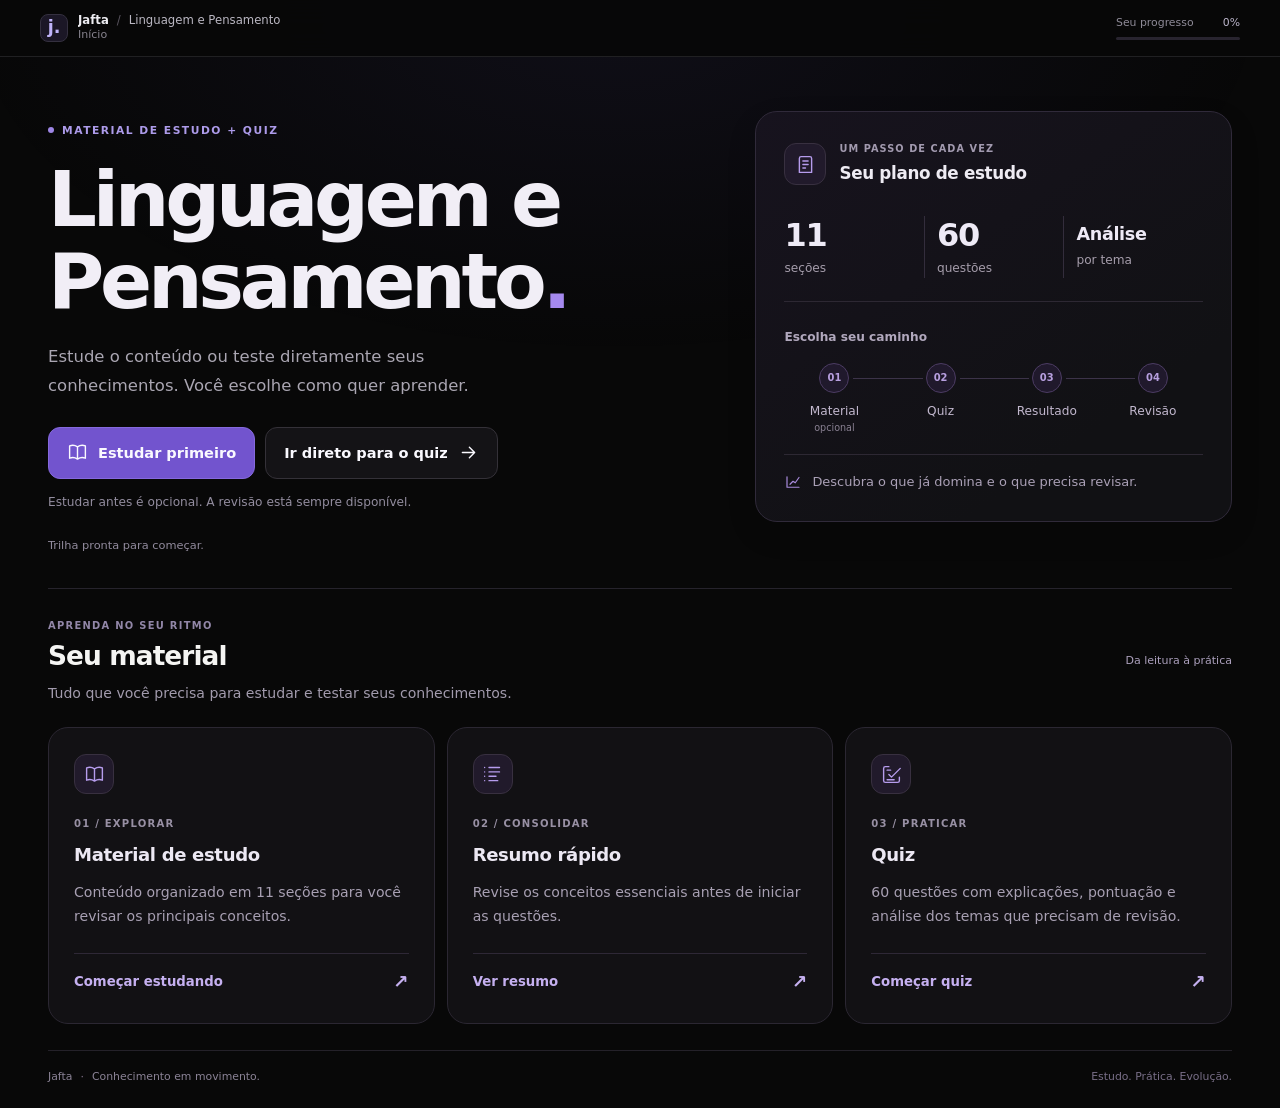
==== commit 9b4301a8: "Add interactive language study app Introduces a full mobile-first study experience for the language " ====
--- a/index.html
+++ b/index.html
@@ -3,48 +3,76 @@
 <head>
   <meta charset="utf-8">
   <meta name="viewport" content="width=device-width,initial-scale=1,viewport-fit=cover">
-  <meta name="theme-color" content="#111a2a">
-  <title>Concepções da Linguagem e Linguagem e Pensamento</title>
-  <link rel="stylesheet" href="https://cdn.jsdelivr.net/npm/bootstrap-icons@1.11.3/font/bootstrap-icons.min.css">
-  <style>
-    :root{--ink:#edf2fa;--muted:#aab5c7;--paper:#111a2a;--paper-2:#172238;--paper-3:#202d46;--line:#384762;--mint:#91d8b0;--mint-ink:#09251a;--sky:#9fc8ff;--lilac:#c7b6f4;--red:#ff9ca8;--radius:16px;--max:1120px}
-    *{box-sizing:border-box}html{background:var(--paper)}body{min-width:320px;min-height:100vh;margin:0;background:linear-gradient(130deg,#111a2a 0%,#101827 48%,#152039 100%);color:var(--ink);font:16px/1.55 Inter,ui-sans-serif,system-ui,-apple-system,"Segoe UI",sans-serif;overflow-x:hidden}button{font:inherit}button:focus-visible{outline:3px solid var(--sky);outline-offset:3px}.hidden{display:none!important}.skip{position:absolute;left:-999px}.skip:focus{left:12px;top:12px;z-index:20;padding:9px 12px;background:var(--sky);color:#071521;border-radius:8px}
-    .topbar{min-height:66px;border-bottom:1px solid rgba(159,200,255,.15);padding:max(12px,env(safe-area-inset-top)) 18px 12px}.topbar-inner{max-width:var(--max);margin:auto;display:flex;align-items:center;justify-content:space-between;gap:16px}.identity{display:flex;align-items:center;gap:10px}.identity-mark{display:grid;place-items:center;width:34px;height:34px;border:1px solid rgba(145,216,176,.36);border-radius:10px;color:var(--mint);background:#172b30}.identity strong{display:block;font-size:.9rem;letter-spacing:.01em}.identity small{display:block;color:var(--muted);font-size:.72rem}.access-button{width:38px;height:38px;border:1px solid var(--line);border-radius:10px;background:transparent;color:var(--muted);cursor:pointer}.access-button[aria-pressed="true"]{background:var(--paper-3);color:var(--mint);border-color:var(--mint)}
-    .progress-header{display:none;position:sticky;top:0;z-index:10;border-bottom:1px solid rgba(159,200,255,.18);background:rgba(17,26,42,.94);backdrop-filter:blur(12px);padding:max(11px,env(safe-area-inset-top)) 18px 11px}.progress-header.active{display:block}.progress-inner{max-width:780px;margin:auto;display:grid;grid-template-columns:auto 1fr auto;align-items:center;gap:12px}.progress-title{font-size:.8rem;font-weight:800;white-space:nowrap}.track{height:6px;overflow:hidden;border-radius:10px;background:var(--paper-3)}.fill{height:100%;width:0;background:var(--mint);border-radius:inherit;transition:width .2s ease}.progress-copy{color:var(--muted);font-size:.78rem;white-space:nowrap}
-    main{max-width:var(--max);margin:auto;padding:clamp(22px,5vw,60px) 18px max(30px,env(safe-area-inset-bottom))}.start-layout{display:grid;gap:20px}.cover{position:relative;overflow:hidden;min-height:570px;padding:clamp(24px,6vw,68px);border:1px solid rgba(159,200,255,.18);border-radius:24px;background:linear-gradient(145deg,#182641 0%,#142038 56%,#122035 100%);box-shadow:0 22px 60px rgba(1,7,19,.25)}.cover:before{content:"";position:absolute;width:340px;height:340px;right:-160px;top:-120px;border:1px solid rgba(199,182,244,.3);border-radius:50%}.cover:after{content:"linguagem · pensamento · consciência";position:absolute;right:-64px;bottom:88px;transform:rotate(-90deg);color:rgba(199,182,244,.25);font-size:.75rem;font-weight:800;letter-spacing:.14em;text-transform:uppercase}.cover-content{position:relative;z-index:1;max-width:700px}.kicker{display:flex;align-items:center;gap:8px;margin:0 0 22px;color:var(--mint);font-size:.75rem;font-weight:800;letter-spacing:.12em;text-transform:uppercase}.kicker:before{content:"";width:25px;height:1px;background:currentColor}.cover h1{max-width:13ch;margin:0 0 19px;font-family:Georgia,"Times New Roman",serif;font-size:clamp(2.25rem,8vw,5rem);font-weight:500;letter-spacing:-.055em;line-height:.98}.cover-description{max-width:57ch;margin:0;color:#d5ddeb;font-size:clamp(.98rem,2.4vw,1.12rem)}.editorial-line{width:min(100%,390px);height:1px;margin:28px 0;border:0;background:linear-gradient(90deg,var(--mint),transparent)}.topic-list{display:grid;gap:8px;max-width:475px}.topic{display:flex;align-items:center;gap:11px;padding:10px 0;border-bottom:1px solid rgba(159,200,255,.13);font-size:.91rem}.topic i{color:var(--lilac)}.cover-note{position:absolute;right:clamp(20px,5vw,62px);bottom:30px;max-width:230px;margin:0;color:var(--muted);font-size:.78rem}.cover-note strong{display:block;margin-bottom:3px;color:var(--sky)}
-    .start-aside{display:grid;gap:14px;align-content:start}.session-card,.quote-card{padding:22px;border:1px solid var(--line);border-radius:var(--radius);background:var(--paper-2)}.session-card h2{margin:0 0 17px;font-size:1rem}.indicators{display:grid;grid-template-columns:repeat(3,minmax(0,1fr));gap:8px}.indicator{padding:11px 7px;border-radius:10px;background:var(--paper-3);text-align:center}.indicator strong{display:block;color:var(--mint);font-size:1.12rem}.indicator span{display:block;margin-top:2px;color:var(--muted);font-size:.7rem;line-height:1.25}.info-line{display:flex;gap:9px;margin:18px 0 20px;color:var(--muted);font-size:.84rem}.info-line i{color:var(--sky)}.button{display:inline-flex;align-items:center;justify-content:center;gap:9px;width:100%;min-height:50px;padding:12px 16px;border:1px solid transparent;border-radius:11px;cursor:pointer;font-size:.94rem;font-weight:800;transition:transform .16s ease,background .16s ease,border-color .16s ease}.button:hover:not(:disabled){transform:translateY(-1px)}.button:active:not(:disabled){transform:translateY(1px)}.button:disabled{cursor:not-allowed;opacity:.58}.primary{background:var(--mint);color:var(--mint-ink);box-shadow:0 9px 20px rgba(145,216,176,.15)}.primary:hover:not(:disabled){background:#abebc5}.secondary{border-color:var(--line);background:transparent;color:var(--ink)}.secondary:hover{border-color:var(--sky);background:rgba(159,200,255,.08)}.quote-card{position:relative;padding-left:25px;color:#cdd7e9;font-family:Georgia,serif;font-size:1.05rem;line-height:1.4}.quote-card:before{content:"“";position:absolute;top:-9px;left:10px;color:var(--lilac);font-size:3rem}.loading{margin:11px 0 0;color:var(--muted);font-size:.8rem;text-align:center}
-    .quiz-shell{max-width:780px;margin:auto}.question-paper{padding:clamp(22px,5vw,42px);border:1px solid var(--line);border-radius:20px;background:var(--paper-2);box-shadow:0 18px 50px rgba(1,7,19,.2)}.question-meta{display:flex;align-items:center;justify-content:space-between;gap:12px;margin-bottom:26px}.source{max-width:70%;overflow:hidden;color:var(--sky);font-size:.78rem;font-weight:750;text-overflow:ellipsis;white-space:nowrap}.number{flex:0 0 auto;color:var(--muted);font-size:.78rem;font-variant-numeric:tabular-nums}.question-text{max-width:28ch;margin:0 0 27px;font-family:Georgia,"Times New Roman",serif;font-size:clamp(1.55rem,5vw,2.25rem);font-weight:500;letter-spacing:-.03em;line-height:1.2}.options{display:grid;gap:10px}.option{display:flex;align-items:flex-start;gap:12px;width:100%;min-height:62px;padding:14px;border:1px solid var(--line);border-radius:13px;background:var(--paper-3);color:var(--ink);cursor:pointer;text-align:left;transition:background .15s,border-color .15s,transform .15s}.option:hover:not(:disabled){border-color:var(--sky);transform:translateY(-1px)}.option.selected{border-color:var(--lilac);background:rgba(199,182,244,.11)}.option.correct{border-color:var(--mint);background:rgba(145,216,176,.12)}.option.incorrect{border-color:var(--red);background:rgba(255,156,168,.1)}.option:disabled{cursor:default}.option-letter{display:grid;place-items:center;flex:0 0 27px;width:27px;height:27px;border:1px solid #667590;border-radius:8px;color:var(--muted);font-size:.74rem;font-weight:800}.selected .option-letter{border-color:var(--lilac);color:var(--lilac)}.correct .option-letter{border-color:var(--mint);background:var(--mint);color:var(--mint-ink)}.incorrect .option-letter{border-color:var(--red);color:var(--red)}.option span:last-child{padding-top:2px}.question-actions{display:grid;grid-template-columns:1fr;gap:10px;margin-top:22px}.explanation{display:none;margin-top:18px;padding:16px;border-left:3px solid var(--mint);border-radius:0 12px 12px 0;background:rgba(145,216,176,.08)}.explanation.show{display:block;animation:rise .18s ease-out}.explanation strong{display:block;margin-bottom:4px;color:var(--mint);font-size:.83rem}.explanation p{margin:0;color:#d2dcec;font-size:.92rem}.status-copy{min-height:20px;margin:12px 0 0;color:var(--muted);font-size:.81rem;text-align:center}
-    .result{max-width:780px;margin:auto}.result-head{padding:clamp(28px,6vw,50px);border:1px solid rgba(145,216,176,.35);border-radius:20px 20px 0 0;background:linear-gradient(135deg,#193445,#1b2942);text-align:center}.result-mark{color:var(--mint);font-size:1.8rem}.result h2{margin:11px 0 7px;font-family:Georgia,serif;font-size:clamp(2rem,7vw,3rem);font-weight:500}.result-head p{margin:0;color:var(--muted)}.result-body{padding:clamp(22px,5vw,40px);border:1px solid var(--line);border-top:0;border-radius:0 0 20px 20px;background:var(--paper-2)}.result-stats{display:grid;grid-template-columns:repeat(3,1fr);gap:9px;margin-bottom:17px}.result-stat{padding:14px 8px;border-radius:12px;background:var(--paper-3);text-align:center}.result-stat strong{display:block;font-size:1.45rem}.result-stat:first-child strong{color:var(--mint)}.result-stat:nth-child(2) strong{color:var(--red)}.result-stat span{color:var(--muted);font-size:.73rem}.result-message{margin:0 0 18px;padding:15px;border:1px solid var(--line);border-radius:12px;color:#d8e1ef}.topics-summary{margin:0 0 18px;padding:17px;border-radius:12px;background:#15243a}.topics-summary h3{margin:0 0 9px;font-size:.9rem}.topics-summary ul{margin:0;padding-left:18px;color:var(--muted);font-size:.85rem}.result-actions{display:grid;gap:10px}.review{margin-top:20px}.review[open]{animation:rise .18s ease-out}.review summary{cursor:pointer;color:var(--sky);font-weight:800}.review-list{display:grid;gap:12px;margin-top:14px}.mistake{padding:15px;border:1px solid rgba(255,156,168,.3);border-radius:12px;background:rgba(255,156,168,.05)}.mistake h4{margin:0 0 8px;font-size:.91rem}.mistake p{margin:5px 0;color:var(--muted);font-size:.84rem}.mistake .right{color:var(--mint)}
-    .site-footer{max-width:var(--max);margin:0 auto;padding:22px 18px max(22px,env(safe-area-inset-bottom));border-top:1px solid rgba(159,200,255,.14);color:var(--muted);font-size:.78rem}.footer-inner{display:flex;flex-direction:column;align-items:center;gap:5px;text-align:center}.footer-credit{color:#8997ad}.footer-credit strong{color:var(--sky);font-weight:700}@keyframes rise{from{opacity:0;transform:translateY(7px)}to{opacity:1;transform:translateY(0)}}@media(min-width:760px){.start-layout{grid-template-columns:minmax(0,1.55fr) minmax(280px,.7fr);align-items:stretch}.start-aside{grid-template-rows:auto 1fr}.question-actions{grid-template-columns:1fr 1fr}.result-actions{grid-template-columns:1fr 1fr}.footer-inner{flex-direction:row;justify-content:space-between;text-align:left}}@media(max-width:430px){.cover{min-height:530px;padding:25px 22px}.cover h1{font-size:2.25rem}.cover-note{position:relative;right:auto;bottom:auto;margin:23px 0 0}.cover:after{display:none}.question-paper{padding:22px 16px}.topbar{padding-inline:14px}}@media(prefers-reduced-motion:reduce){*,*:before,*:after{animation-duration:.01ms!important;transition-duration:.01ms!important;scroll-behavior:auto!important}}
-  </style>
+  <meta name="theme-color" content="#080808">
+  <meta name="description" content="Plataforma de estudo sobre Linguagem e Pensamento.">
+  <title>Linguagem e Pensamento — Estudo interativo</title>
+  <link rel="stylesheet" href="css/app.css">
 </head>
 <body>
-  <a class="skip" href="#main">Pular para o conteúdo</a>
-  <header class="topbar" id="startHeader"><div class="topbar-inner"><div class="identity"><span class="identity-mark" aria-hidden="true"><i class="bi bi-journal-text"></i></span><div><strong>Caderno de estudos</strong><small>Atividade avaliativa</small></div></div><button class="access-button" id="contrastButton" type="button" aria-label="Aumentar contraste" aria-pressed="false"><i class="bi bi-circle-half"></i></button></div></header>
-  <header class="progress-header" id="quizHeader"><div class="progress-inner"><span class="progress-title">Revisão</span><div class="track"><div class="fill" id="progressFill"></div></div><span class="progress-copy" id="progressText">1 / 60</span></div></header>
-  <main id="main">
-    <section id="startScreen" class="start-layout" aria-labelledby="startTitle">
-      <article class="cover"><div class="cover-content"><p class="kicker">Atividade avaliativa</p><h1 id="startTitle">Concepções da Linguagem e Linguagem e Pensamento</h1><p class="cover-description">Revise os principais conceitos sobre a origem social da linguagem, sua relação com o trabalho, o pensamento, a consciência e a educação.</p><hr class="editorial-line"><div class="topic-list"><div class="topic"><i class="bi bi-chat-square-quote"></i> Concepções da Linguagem</div><div class="topic"><i class="bi bi-diagram-3"></i> Linguagem e Pensamento</div></div></div><p class="cover-note"><strong>Leitura em camadas</strong>Ideias, relações e sentidos para uma revisão mais consciente.</p></article>
-      <aside class="start-aside"><section class="session-card" aria-label="Resumo da sessão"><h2>Sua sessão de revisão</h2><div class="indicators"><div class="indicator"><strong id="questionCount">60</strong><span>questões</span></div><div class="indicator"><strong>2</strong><span>temas</span></div><div class="indicator"><strong><i class="bi bi-chat-text"></i></strong><span>comentadas</span></div></div><p class="info-line"><i class="bi bi-info-circle-fill" aria-hidden="true"></i> Cada questão apresenta uma explicação após a resposta.</p><button class="button primary" id="startButton" type="button" disabled><i class="bi bi-arrow-right-circle-fill"></i> Iniciar revisão</button><p class="loading" id="loadingState" role="status">Preparando as questões…</p></section><aside class="quote-card">A linguagem não apenas expressa o pensamento: ela organiza novas formas de compreender e agir.</aside></aside>
+  <a class="skip-link" href="#mainContent">Pular para o conteúdo</a>
+  <header class="app-header" id="appHeader">
+    <div class="header-row">
+      <div class="header-identity">
+        <button class="icon-button header-back is-hidden" id="headerBack" type="button" aria-label="Voltar"><span aria-hidden="true">←</span></button>
+        <span class="brand-mark" aria-hidden="true">j.</span>
+        <div class="header-copy"><span class="header-course"><b>Jafta</b><span class="breadcrumb-divider" aria-hidden="true">/</span>Linguagem e Pensamento</span><strong id="stageLabel">Início</strong></div>
+      </div>
+      <div class="header-meter"><div class="header-meter-label"><span>Seu progresso</span><span class="header-percent" id="headerPercent">0%</span></div><div class="header-progress" aria-hidden="true"><span id="headerProgress"></span></div></div>
+    </div>
+  </header>
+  <main id="mainContent" tabindex="-1">
+    <section class="screen home-screen is-active" id="homeScreen" aria-labelledby="homeTitle">
+      <div class="home-hero">
+        <div class="hero-copy">
+          <p class="eyebrow"><span class="eyebrow-dot" aria-hidden="true"></span>Material de estudo + Quiz</p>
+          <h1 id="homeTitle">Linguagem e<br>Pensamento<span class="title-period">.</span></h1>
+          <p class="hero-text">Estude o conteúdo ou teste diretamente seus conhecimentos. Você escolhe como quer aprender.</p>
+          <div class="hero-actions" aria-label="Escolha como começar">
+            <button class="home-button home-button-primary" id="startStudyBtn" data-home-entry type="button" disabled><svg class="ui-icon" aria-hidden="true" viewBox="0 0 24 24"><path d="M12 5.5C9 3.5 5.5 3.5 3 4.5v14c2.5-1 6-1 9 1 3-2 6.5-2 9-1v-14c-2.5-1-6-1-9 1Zm0 0v14"/></svg>Estudar primeiro</button>
+            <button class="home-button home-button-secondary" id="directQuizBtn" data-home-entry type="button" disabled>Ir direto para o quiz<svg class="ui-icon" aria-hidden="true" viewBox="0 0 24 24"><path d="M5 12h14m-6-6 6 6-6 6"/></svg></button>
+          </div>
+          <p class="hero-note">Estudar antes é opcional. A revisão está sempre disponível.</p>
+        </div>
+        <aside class="study-plan" aria-labelledby="planTitle">
+          <div class="plan-heading"><span class="plan-icon" aria-hidden="true"><svg class="ui-icon" viewBox="0 0 24 24"><path d="M7 3h10a2 2 0 0 1 2 2v16H5V5a2 2 0 0 1 2-2Zm2 5h6m-6 4h6m-6 4h3"/></svg></span><div><p class="card-label">Um passo de cada vez</p><h2 id="planTitle">Seu plano de estudo</h2></div></div>
+          <dl class="plan-stats"><div><dt>seções</dt><dd id="topicCount">11</dd></div><div><dt>questões</dt><dd id="questionCount">60</dd></div><div><dt>por tema</dt><dd class="stat-text">Análise</dd></div></dl>
+          <div class="plan-journey"><p class="plan-label">Escolha seu caminho</p><ol><li><span class="journey-node" aria-hidden="true">01</span><span>Material<small>opcional</small></span></li><li><span class="journey-node" aria-hidden="true">02</span><span>Quiz</span></li><li><span class="journey-node" aria-hidden="true">03</span><span>Resultado</span></li><li><span class="journey-node" aria-hidden="true">04</span><span>Revisão</span></li></ol></div>
+          <p class="plan-note"><svg class="ui-icon" aria-hidden="true" viewBox="0 0 24 24"><path d="M4 19V5m0 14h16M8 15l4-4 3 2 5-7"/></svg>Descubra o que já domina e o que precisa revisar.</p>
+        </aside>
+      </div>
+      <p class="load-status" id="loadStatus" role="status">Preparando sua trilha…</p>
+      <section class="resume-card is-hidden" id="resumeCard" aria-labelledby="resumeTitle"><div><p class="card-label">Em andamento</p><h2 id="resumeTitle">Você possui um estudo em andamento.</h2><p id="resumeDescription"></p></div><div class="button-row"><button class="button primary" id="continueBtn" type="button">Continuar</button><button class="button ghost" id="resetBtn" type="button">Começar novamente</button></div></section>
+      <section class="home-material" aria-labelledby="homeMaterialTitle">
+        <div class="material-heading"><div><p class="card-label">Aprenda no seu ritmo</p><h2 id="homeMaterialTitle">Seu material</h2><p>Tudo que você precisa para estudar e testar seus conhecimentos.</p></div><span class="material-tag">Da leitura à prática</span></div>
+        <div class="material-grid">
+          <article class="material-card"><span class="material-icon" aria-hidden="true"><svg class="ui-icon" viewBox="0 0 24 24"><path d="M12 5.5C9 3.5 5.5 3.5 3 4.5v14c2.5-1 6-1 9 1 3-2 6.5-2 9-1v-14c-2.5-1-6-1-9 1Zm0 0v14"/></svg></span><p class="material-card-label">01 / Explorar</p><h3>Material de estudo</h3><p class="material-description">Conteúdo organizado em 11 seções para você revisar os principais conceitos.</p><button class="material-cta" id="homeStudyBtn" data-home-entry type="button" disabled>Começar estudando<span aria-hidden="true">↗</span></button></article>
+          <article class="material-card"><span class="material-icon" aria-hidden="true"><svg class="ui-icon" viewBox="0 0 24 24"><path d="M8 4h12M8 9h12M8 14h8M8 19h10M3 4h.01M3 9h.01M3 14h.01M3 19h.01"/></svg></span><p class="material-card-label">02 / Consolidar</p><h3>Resumo rápido</h3><p class="material-description">Revise os conceitos essenciais antes de iniciar as questões.</p><button class="material-cta" id="homeSummaryBtn" data-home-entry type="button" disabled>Ver resumo<span aria-hidden="true">↗</span></button></article>
+          <article class="material-card"><span class="material-icon" aria-hidden="true"><svg class="ui-icon" viewBox="0 0 24 24"><path d="M9 3H5a2 2 0 0 0-2 2v14a2 2 0 0 0 2 2h14a2 2 0 0 0 2-2v-4M9 12l3 3L22 5M7 7h4M7 18h8"/></svg></span><p class="material-card-label">03 / Praticar</p><h3>Quiz</h3><p class="material-description">60 questões com explicações, pontuação e análise dos temas que precisam de revisão.</p><button class="material-cta" id="homeQuizBtn" data-home-entry type="button" disabled>Começar quiz<span aria-hidden="true">↗</span></button></article>
+        </div>
+      </section>
+      <section class="history-block is-hidden" id="historyBlock" aria-labelledby="historyTitle"><div class="section-heading"><div><p class="card-label">Seu progresso</p><h2 id="historyTitle">Tentativas recentes</h2></div></div><div class="history-list" id="historyList"></div></section>
+      <footer class="home-footer"><span>Jafta<span class="footer-dot" aria-hidden="true">·</span>Conhecimento em movimento.</span><span>Estudo. Prática. Evolução.</span></footer>
     </section>
-    <section id="quizScreen" class="quiz-shell hidden" aria-labelledby="questionText"><article class="question-paper"><div class="question-meta"><span class="source" id="topicBadge">Material de estudo</span><span class="number" id="questionCounter">Questão 1</span></div><h1 class="question-text" id="questionText">Carregando questão…</h1><div class="options" id="optionsContainer" aria-label="Alternativas"></div><p class="status-copy" id="selectionStatus" aria-live="polite">Selecione uma alternativa para confirmar.</p><div class="question-actions"><button class="button secondary" id="confirmBtn" type="button" disabled>Confirmar resposta</button><button class="button primary hidden" id="nextBtn" type="button">Próxima questão <i class="bi bi-arrow-right"></i></button></div><aside class="explanation" id="explanationCard" aria-live="polite"><strong><i class="bi bi-lightbulb-fill"></i> Comentário da questão</strong><p id="explanationText"></p></aside></article></section>
-    <section id="endScreen" class="result hidden" aria-labelledby="endTitle"><div class="result-head"><div class="result-mark"><i class="bi bi-bookmark-star-fill"></i></div><h2 id="endTitle">Revisão concluída</h2><p id="resultSubtitle">Veja o registro da sua sessão.</p></div><div class="result-body"><div class="result-stats"><div class="result-stat"><strong id="finalScore">0</strong><span>acertos</span></div><div class="result-stat"><strong id="finalErrors">0</strong><span>erros</span></div><div class="result-stat"><strong id="scorePercentage">0%</strong><span>aproveitamento</span></div></div><p class="result-message" id="feedbackMessage"></p><section class="topics-summary"><h3>Assuntos revisados</h3><ul><li>Concepções da Linguagem: linguagem, sociedade, trabalho e educação.</li><li>Linguagem e Pensamento: consciência, mediação e desenvolvimento humano.</li></ul></section><details class="review" id="reviewErrors"><summary id="reviewSummary">Revisar erros</summary><div class="review-list" id="reviewList"></div></details><div class="result-actions"><button class="button primary" id="restartBtn" type="button"><i class="bi bi-arrow-clockwise"></i> Refazer simulado</button><button class="button secondary" id="homeBtn" type="button"><i class="bi bi-house-door"></i> Voltar ao início</button></div></div></section>
+    <section class="screen study-screen" id="studyScreen" aria-labelledby="studyTitle">
+      <div class="study-index"><span id="studyIndex">Seção 1 de 11</span><span id="studyTime">≈ 3 min</span></div>
+      <article class="study-article"><p class="section-number" id="studyNumber">01</p><p class="eyebrow" id="studyGroup">Fundamentos</p><h1 id="studyTitle">Título do tópico</h1><p class="study-lead" id="studySubtitle"></p><p class="study-reference is-hidden" id="studyReference"></p><div class="reading-content" id="studyContent"></div><div class="learning-block key-block is-hidden" id="keyConceptBlock"><span>Conceito-chave</span><p id="keyConcept"></p></div><div class="learning-block example-block is-hidden" id="exampleBlock"><span>Exemplo didático</span><p id="studyExample"></p></div><div class="learning-block remember-block is-hidden" id="rememberBlock"><span>Para lembrar</span><p id="studyRemember"></p></div><div class="comparison-list is-hidden" id="comparisonList"></div><div class="active-review-list is-hidden" id="activeReviewList"></div><div class="keywords" id="studyKeywords" aria-label="Palavras-chave"></div><p class="source-note">Conteúdo estruturado exclusivamente a partir de Material_de_Estudo_Concepcoes_da_Linguagem.pdf.</p></article>
+      <nav class="screen-actions split-actions" aria-label="Navegação entre tópicos"><button class="button ghost" id="previousTopicBtn" type="button">Anterior</button><button class="button primary" id="nextTopicBtn" type="button">Próximo tópico</button></nav>
+      <div class="study-final-actions is-hidden" id="studyFinalActions"><button class="button primary button-large" id="studyToSummaryBtn" type="button">Ir para o resumo <span aria-hidden="true">→</span></button><button class="button ghost button-large" id="studyToQuizBtn" type="button">Fazer o quiz agora</button></div>
+    </section>
+    <section class="screen summary-screen" id="summaryScreen" aria-labelledby="summaryTitle">
+      <p class="eyebrow">Revisão rápida</p><h1 id="summaryTitle">Antes do quiz,<br>lembre-se disto.</h1><div class="summary-list" id="summaryList"></div>
+      <article class="summary-card contrast-card"><p class="card-label">Não confunda</p><div id="dontConfuse"></div></article><article class="summary-card"><p class="card-label">Palavras-chave</p><div class="keywords" id="summaryKeywords"></div></article><article class="summary-phrase"><p class="card-label">Resumo em uma frase</p><blockquote id="summaryPhrase"></blockquote></article>
+      <div class="screen-actions"><button class="button primary button-large" id="startQuizBtn" type="button">Começar quiz <span aria-hidden="true">→</span></button><button class="button ghost" id="reviewMaterialBtn" type="button">Rever material</button></div>
+    </section>
+    <section class="screen quiz-screen" id="quizScreen" aria-labelledby="questionText"><article class="question-card"><div class="question-meta"><span id="questionCounter">Questão 1 de 60</span><span class="topic-pill" id="topicBadge">Tópico</span></div><h1 id="questionText">Carregando questão…</h1><div class="options" id="optionsContainer" role="group" aria-label="Alternativas"></div><p class="selection-status" id="selectionStatus" aria-live="polite">Selecione uma alternativa.</p><button class="button primary button-large" id="confirmBtn" type="button" disabled>Confirmar resposta</button><section class="answer-feedback is-hidden" id="answerFeedback" aria-live="polite"><p class="feedback-state" id="feedbackState"></p><div class="explanation"><span>Entenda</span><p id="explanationText"></p></div><button class="button primary button-large" id="nextQuestionBtn" type="button">Próxima questão <span aria-hidden="true">→</span></button></section></article></section>
+    <section class="screen result-screen" id="endScreen" aria-labelledby="resultTitle"><p class="eyebrow">Resultado</p><h1 id="resultTitle">Sua sessão foi concluída.</h1><article class="score-card"><div class="score-ring" id="scoreRing"><div><strong id="scorePercentage">0%</strong><span>aproveitamento</span></div></div><p><strong id="finalScore">0</strong> de <span id="resultTotal">60</span> questões</p><div class="score-details"><span><strong id="finalCorrect">0</strong> acertos</span><span><strong id="finalErrors">0</strong> erros</span></div></article><p class="performance-message" id="performanceMessage"></p>
+      <section class="result-section" aria-labelledby="topicPerformanceTitle"><div class="section-heading"><div><p class="card-label">Visão detalhada</p><h2 id="topicPerformanceTitle">Desempenho por tópico</h2></div></div><div class="performance-list" id="topicPerformance"></div></section>
+      <section class="result-section review-points" aria-labelledby="reviewPointsTitle"><div class="section-heading"><div><p class="card-label">Recomendação</p><h2 id="reviewPointsTitle">Pontos para revisar</h2></div></div><p class="section-intro" id="reviewIntro"></p><div class="review-points-list" id="reviewPointsList"></div></section>
+      <details class="error-review" id="errorReview"><summary><span>Revisão dos erros</span><small id="errorReviewCount"></small></summary><div class="error-list" id="errorList"></div></details>
+      <div class="final-actions"><button class="button primary" id="retryQuizBtn" type="button">Refazer quiz</button><button class="button ghost" id="restudyBtn" type="button">Reestudar</button><button class="button text-button" id="goHomeBtn" type="button">Início</button></div>
+    </section>
   </main>
-  <footer class="site-footer"><div class="footer-inner"><span>© <span id="footerYear"></span> Lucas Vinícius De Sousa Bastos. Todos os direitos reservados.</span><span class="footer-credit">Desenvolvido com <strong>vibe coding</strong>.</span></div></footer>
-  <script>
-    let questions=[],currentQuestionIndex=0,score=0,selectedAnswer=null,isAnswered=false,wrongAnswers=[];
-    const $=id=>document.getElementById(id);
-    function parseCSV(text){const rows=[];let row=[],field='',quoted=false;for(let i=0;i<text.length;i++){const c=text[i],n=text[i+1];if(c==='"'&&quoted&&n==='"'){field+='"';i++}else if(c==='"')quoted=!quoted;else if(c===','&&!quoted){row.push(field);field=''}else if((c==='\n'||c==='\r')&&!quoted){if(c==='\r'&&n==='\n')i++;row.push(field);if(row.some(v=>v.trim()))rows.push(row);row=[];field=''}else field+=c}row.push(field);if(row.some(v=>v.trim()))rows.push(row);return rows.slice(1).filter(r=>r.length>=8).map(r=>{const answer=r[6].trim(),letter=answer.toUpperCase().charCodeAt(0)-65;return{author:r[0].trim(),text:r[1].trim(),options:r.slice(2,6).map(v=>v.trim()),correct:/^[A-D]$/i.test(answer)?letter:Number.parseInt(answer,10),explanation:r.slice(7).join(',').trim()}})}
-    async function loadQuestions(){try{const response=await fetch('perguntas.csv');if(!response.ok)throw Error('Falha ao carregar.');questions=parseCSV(await response.text());if(questions.length!==60||questions.some(q=>q.options.length!==4||q.correct<0||q.correct>3))throw Error('O arquivo de questões não está válido.');$('questionCount').textContent=questions.length;$('startButton').disabled=false;$('loadingState').textContent='60 questões carregadas. Pronto para começar.'}catch(error){console.error(error);$('loadingState').textContent='Não foi possível carregar as questões. Abra o projeto por um servidor local e tente novamente.'}}
-    function startQuiz(){if(!questions.length)return;$('startScreen').classList.add('hidden');$('startHeader').classList.add('hidden');$('quizHeader').classList.add('active');$('quizScreen').classList.remove('hidden');loadQuestion()}
-    function loadQuestion(){isAnswered=false;selectedAnswer=null;const q=questions[currentQuestionIndex];$('topicBadge').textContent=q.author;$('questionCounter').textContent='Questão '+(currentQuestionIndex+1);$('questionText').textContent=q.text;$('selectionStatus').textContent='Selecione uma alternativa para confirmar.';$('confirmBtn').disabled=true;$('confirmBtn').classList.remove('hidden');$('nextBtn').classList.add('hidden');$('explanationCard').classList.remove('show');const box=$('optionsContainer');box.innerHTML='';q.options.forEach((option,index)=>{const button=document.createElement('button');button.type='button';button.className='option';button.setAttribute('aria-pressed','false');button.innerHTML='<span class="option-letter">'+String.fromCharCode(65+index)+'</span><span></span>';button.lastElementChild.textContent=option;button.addEventListener('click',()=>selectAnswer(index));box.appendChild(button)});updateProgress();box.querySelector('button')?.focus()}
-    function selectAnswer(index){if(isAnswered)return;selectedAnswer=index;document.querySelectorAll('.option').forEach((button,i)=>{button.classList.toggle('selected',i===index);button.setAttribute('aria-pressed',i===index?'true':'false')});$('confirmBtn').disabled=false;$('selectionStatus').textContent='Alternativa '+String.fromCharCode(65+index)+' selecionada. Confirme sua resposta.'}
-    function confirmAnswer(){if(selectedAnswer===null||isAnswered)return;isAnswered=true;const q=questions[currentQuestionIndex],correct=selectedAnswer===q.correct;document.querySelectorAll('.option').forEach((button,i)=>{button.disabled=true;if(i===q.correct)button.classList.add('correct');else if(i===selectedAnswer)button.classList.add('incorrect')});if(correct){score++;$('selectionStatus').textContent='Resposta correta.'}else{$('selectionStatus').textContent='Resposta incorreta. Confira o comentário abaixo.';wrongAnswers.push({question:q,selected:selectedAnswer})}$('explanationText').textContent=q.explanation;$('explanationCard').classList.add('show');$('confirmBtn').classList.add('hidden');$('nextBtn').classList.remove('hidden');$('nextBtn').focus()}
-    function updateProgress(){const percent=(currentQuestionIndex/questions.length)*100;$('progressFill').style.width=percent+'%';$('progressText').textContent=(currentQuestionIndex+1)+' / '+questions.length}
-    function nextQuestion(){currentQuestionIndex++;if(currentQuestionIndex<questions.length)loadQuestion();else showResults()}
-    function showResults(){$('quizScreen').classList.add('hidden');$('quizHeader').classList.remove('active');$('endScreen').classList.remove('hidden');const errors=questions.length-score,pct=Math.round(score/questions.length*100);$('finalScore').textContent=score;$('finalErrors').textContent=errors;$('scorePercentage').textContent=pct+'%';$('resultSubtitle').textContent='Você respondeu às '+questions.length+' questões da atividade.';$('feedbackMessage').textContent=pct>=85?'Excelente aproveitamento. Você demonstrou domínio consistente dos conceitos estudados.':pct>=65?'Bom percurso de revisão. Use os erros comentados para retomar as relações entre linguagem, pensamento e educação.':'A revisão mostrou pontos importantes para retomar. Leia os comentários das questões e tente novamente quando quiser.';renderErrors();$('restartBtn').focus()}
-    function renderErrors(){const review=$('reviewErrors'),list=$('reviewList');list.innerHTML='';if(!wrongAnswers.length){review.classList.add('hidden');return}review.classList.remove('hidden');$('reviewSummary').textContent='Revisar '+wrongAnswers.length+' erro'+(wrongAnswers.length===1?'':'s');wrongAnswers.forEach((item,index)=>{const el=document.createElement('article');el.className='mistake';el.innerHTML='<h4>Questão '+(questions.indexOf(item.question)+1)+' · '+item.question.text+'</h4><p>Sua resposta: '+item.question.options[item.selected]+'</p><p class="right">Resposta correta: '+item.question.options[item.question.correct]+'</p><p>'+item.question.explanation+'</p>';list.appendChild(el)})}
-    $('footerYear').textContent=new Date().getFullYear();$('startButton').addEventListener('click',startQuiz);$('confirmBtn').addEventListener('click',confirmAnswer);$('nextBtn').addEventListener('click',nextQuestion);$('restartBtn').addEventListener('click',()=>location.reload());$('homeBtn').addEventListener('click',()=>location.reload());$('contrastButton').addEventListener('click',event=>{const active=document.body.classList.toggle('high-contrast');event.currentTarget.setAttribute('aria-pressed',active);document.documentElement.style.setProperty('--muted',active?'#d4dcea':'#aab5c7')});document.addEventListener('DOMContentLoaded',loadQuestions);
-  </script>
+  <div class="toast is-hidden" id="toast" role="status" aria-live="polite"></div>
+  <script src="js/app.js" defer></script>
 </body>
 </html>
--- a/css/app.css
+++ b/css/app.css
@@ -0,0 +1,17 @@
+:root{color-scheme:dark;--bg:#080808;--surface:#111;--surface-2:#171717;--surface-3:#1d1d1d;--line:#2a2a2a;--text:#f5f5f3;--muted:#a1a1a1;--accent:#7c6cf2;--accent-strong:#9285ff;--accent-soft:rgba(124,108,242,.13);--success:#5fce91;--success-soft:rgba(95,206,145,.1);--danger:#ef7a82;--danger-soft:rgba(239,122,130,.1);--radius:20px;--content:760px;--shadow:0 18px 60px rgba(0,0,0,.25)}
+*{box-sizing:border-box}html{background:var(--bg);scroll-behavior:smooth}body{min-width:320px;min-height:100vh;margin:0;background:var(--bg);color:var(--text);font:16px/1.65 Inter,ui-sans-serif,system-ui,-apple-system,BlinkMacSystemFont,"Segoe UI",sans-serif;-webkit-font-smoothing:antialiased}button{font:inherit}button:focus-visible,a:focus-visible,summary:focus-visible{outline:3px solid var(--accent-strong);outline-offset:3px}.is-hidden{display:none!important}.skip-link{position:fixed;left:-1000px;top:10px;z-index:100;padding:10px 14px;border-radius:10px;background:var(--text);color:var(--bg)}.skip-link:focus{left:12px}body:before{content:"";position:fixed;inset:0 0 auto;height:220px;pointer-events:none;background:radial-gradient(circle at 50% -80px,rgba(124,108,242,.18),transparent 68%)}
+.app-header{position:sticky;top:0;z-index:20;padding:max(7px,env(safe-area-inset-top)) 18px 7px;border-bottom:1px solid #202022;background:rgba(8,8,8,.94);backdrop-filter:blur(18px)}.app-header.scrolled{border-color:#303033}.header-row{display:flex;align-items:center;justify-content:space-between;gap:16px;max-width:1200px;min-height:42px;margin:auto}.header-identity{display:flex;align-items:center;gap:10px;min-width:0}.brand-mark{display:grid;place-items:center;flex:0 0 28px;width:28px;height:28px;border:1px solid #34303f;border-radius:8px;background:#1b1726;color:#c0b4fa;font-size:1.1rem;font-weight:800;line-height:1}.header-copy{min-width:0;line-height:1.3}.header-course{display:block;overflow:hidden;color:#bab7c2;font-size:.73rem;white-space:nowrap;text-overflow:ellipsis}.header-course b{font-weight:650;color:#eeedf2}.breadcrumb-divider{margin:0 8px;color:#59545f}.header-copy>strong{display:block;color:#88848f;font-size:.69rem;font-weight:500}.header-meter{flex:0 0 72px}.header-meter-label{display:flex;justify-content:space-between;gap:8px;color:#8f8b98;font-size:.68rem;line-height:1.3}.header-meter-label>span:first-child{display:none}.header-percent{color:#bcb6cc;font-variant-numeric:tabular-nums}.header-progress{height:3px;margin-top:6px;overflow:hidden;border-radius:4px;background:#28242f}.header-progress span{display:block;width:0;height:100%;border-radius:inherit;background:var(--accent);transition:width .22s ease}.icon-button{display:grid;place-items:center;width:40px;height:40px;border:0;border-radius:10px;background:transparent;color:var(--text);cursor:pointer;font-size:1.25rem}.icon-button:hover{background:var(--surface-2)}@media(max-width:450px){.header-course b,.breadcrumb-divider{display:none}}
+main{position:relative;z-index:1}.screen{display:none;width:min(100%,var(--content));margin:0 auto;padding:36px 18px max(44px,env(safe-area-inset-bottom));animation:screen-in .24s ease}.screen.is-active{display:block}.eyebrow,.card-label{margin:0 0 10px;color:var(--accent-strong);font-size:.72rem;font-weight:800;letter-spacing:.13em;text-transform:uppercase}.summary-screen>h1,.result-screen>h1{margin:0;font-size:clamp(2.4rem,12vw,4.5rem);line-height:1.02;letter-spacing:-.055em}.resume-card,.summary-card,.result-section,.error-review{border:1px solid var(--line);border-radius:var(--radius);background:var(--surface)}.resume-card{margin:0 0 20px;padding:20px;border-color:rgba(124,108,242,.45)}.resume-card h2{margin:0 0 7px;font-size:1.05rem}.resume-card p:not(.card-label){margin:0;color:var(--muted);font-size:.87rem}.button-row{display:grid;gap:9px;margin-top:18px}.history-block{margin:28px 0}.history-list{display:grid;gap:9px}.history-item{display:flex;justify-content:space-between;gap:15px;padding:14px 16px;border:1px solid var(--line);border-radius:15px;background:var(--surface)}.history-item strong,.history-item span{display:block}.history-item span{color:var(--muted);font-size:.76rem}.history-score{color:var(--accent-strong);font-size:1.2rem;font-weight:850}.load-status{margin:12px 0 0;color:var(--muted);font-size:.78rem;text-align:center}.button{display:inline-flex;align-items:center;justify-content:center;gap:9px;width:100%;min-height:52px;padding:13px 18px;border:1px solid transparent;border-radius:15px;cursor:pointer;font-weight:780;transition:transform .15s ease,background .15s ease,border-color .15s ease}.button:active:not(:disabled){transform:scale(.985)}.button:disabled{cursor:not-allowed;opacity:.45}.button-large{min-height:58px}.primary{background:var(--accent);color:white}.primary:hover:not(:disabled){background:var(--accent-strong)}.ghost{border-color:var(--line);background:var(--surface);color:var(--text)}.ghost:hover{background:var(--surface-2)}.text-button{background:transparent;color:var(--muted)}
+.study-screen{padding-top:24px}.study-index{display:flex;justify-content:space-between;margin-bottom:26px;color:var(--muted);font-size:.78rem}.study-article{padding-bottom:12px}.section-number{margin:0;color:#444;font-size:3rem;font-weight:900;line-height:1}.study-article h1{max-width:650px;margin:7px 0 13px;font-size:clamp(2rem,9vw,3.4rem);line-height:1.08;letter-spacing:-.045em}.study-lead{margin:0 0 32px;color:#bcbcbc;font-size:1.08rem}.reading-content{display:grid;gap:18px;margin-bottom:24px}.reading-content p{margin:0;color:#dededb;font-size:1.04rem;line-height:1.82}.learning-block{margin:14px 0;padding:20px;border:1px solid var(--line);border-radius:18px;background:var(--surface)}.learning-block>span{display:block;margin-bottom:8px;color:var(--accent-strong);font-size:.7rem;font-weight:850;letter-spacing:.11em;text-transform:uppercase}.learning-block p{margin:0;color:#d6d6d3;line-height:1.72}.example-block{border-left:3px solid var(--accent)}.warning-block{background:#141414}.keywords{display:flex;flex-wrap:wrap;gap:8px;margin:22px 0}.keyword{padding:7px 11px;border:1px solid var(--line);border-radius:999px;background:var(--surface);color:#c6c6c6;font-size:.76rem}.source-note{margin:26px 0 0;color:#666;font-size:.72rem}.screen-actions{display:grid;gap:10px;margin-top:28px}.split-actions{grid-template-columns:minmax(0,.7fr) minmax(0,1.3fr)}.split-actions.single-action{grid-template-columns:1fr}
+.summary-screen{padding-top:45px}.summary-screen>h1{margin-bottom:30px}.summary-list{display:grid;gap:10px}.summary-point{display:grid;grid-template-columns:34px 1fr;gap:13px;padding:17px;border:1px solid var(--line);border-radius:17px;background:var(--surface)}.summary-point>span{color:var(--accent-strong);font-size:.75rem;font-weight:850}.summary-point h2{margin:0 0 5px;font-size:.95rem}.summary-point p{margin:0;color:var(--muted);font-size:.87rem}.summary-card{margin-top:14px;padding:20px}.contrast-card{background:var(--surface-2)}.contrast-pair{display:grid;grid-template-columns:1fr auto 1fr;align-items:center;gap:10px}.contrast-pair span{color:var(--muted);font-size:.82rem}.contrast-pair b{color:var(--accent-strong)}.summary-phrase{margin:14px 0;padding:25px 20px;border-radius:var(--radius);background:var(--accent-soft)}.summary-phrase blockquote{margin:0;color:#e3e0ff;font-size:1.12rem;font-weight:650;line-height:1.6}
+.quiz-screen{padding-top:24px}.question-card{padding:4px 0 30px}.question-meta{display:flex;align-items:center;justify-content:space-between;gap:12px;margin-bottom:25px;color:var(--muted);font-size:.76rem}.topic-pill{max-width:58%;overflow:hidden;padding:6px 10px;border-radius:999px;background:var(--accent-soft);color:#bdb5ff;text-overflow:ellipsis;white-space:nowrap}.question-card>h1{margin:0 0 27px;font-size:clamp(1.55rem,7vw,2.35rem);font-weight:680;line-height:1.35;letter-spacing:-.025em}.options{display:grid;gap:10px}.option{display:grid;grid-template-columns:32px 1fr;align-items:start;gap:12px;width:100%;min-height:64px;padding:15px;border:1px solid var(--line);border-radius:17px;background:var(--surface);color:var(--text);cursor:pointer;text-align:left;transition:border-color .15s,background .15s}.option:hover:not(:disabled),.option.selected{border-color:var(--accent);background:var(--accent-soft)}.option:disabled{cursor:default}.option-letter{display:grid;place-items:center;width:30px;height:30px;border:1px solid #414141;border-radius:10px;color:var(--muted);font-size:.73rem;font-weight:850}.option-text{padding-top:2px;line-height:1.5}.option.correct{border-color:var(--success);background:var(--success-soft)}.option.incorrect{border-color:var(--danger);background:var(--danger-soft)}.option.correct .option-letter{border-color:var(--success);background:var(--success);color:#062613}.option.incorrect .option-letter{border-color:var(--danger);color:var(--danger)}.selection-status{min-height:24px;margin:14px 0;color:var(--muted);font-size:.8rem;text-align:center}.answer-feedback{margin-top:16px}.feedback-state{margin:0 0 12px;padding:12px 15px;border-radius:13px;font-weight:800}.feedback-state.correct{background:var(--success-soft);color:var(--success)}.feedback-state.incorrect{background:var(--danger-soft);color:var(--danger)}.explanation{margin:0 0 16px;padding:20px;border:1px solid var(--line);border-radius:18px;background:var(--surface)}.explanation span{color:var(--accent-strong);font-size:.72rem;font-weight:850;letter-spacing:.12em;text-transform:uppercase}.explanation p{margin:8px 0 0;color:#d4d4d1;line-height:1.75}
+.result-screen{padding-top:45px}.result-screen>h1{font-size:clamp(2.1rem,10vw,4rem)}.score-card{margin:28px 0 16px;padding:25px 20px;border:1px solid var(--line);border-radius:24px;background:var(--surface);text-align:center}.score-ring{display:grid;place-items:center;width:156px;height:156px;margin:0 auto 20px;border-radius:50%;background:conic-gradient(var(--accent) 0%,#242424 0)}.score-ring:before{content:"";grid-area:1/1;width:126px;height:126px;border-radius:50%;background:var(--surface)}.score-ring div{z-index:1;grid-area:1/1}.score-ring strong,.score-ring span{display:block}.score-ring strong{font-size:2rem}.score-ring span{color:var(--muted);font-size:.68rem}.score-card>p{margin:0 0 13px;color:var(--muted)}.score-card>p strong{color:var(--text);font-size:1.45rem}.score-details{display:flex;justify-content:center;gap:24px;font-size:.8rem}.score-details span:first-child strong{color:var(--success)}.score-details span:last-child strong{color:var(--danger)}.performance-message{margin:0 0 28px;padding:17px;border-left:3px solid var(--accent);border-radius:0 14px 14px 0;background:var(--accent-soft);color:#dfdcff}.result-section{margin:14px 0;padding:20px}.section-heading h2{margin:0;font-size:1.12rem}.section-intro{margin:7px 0 15px;color:var(--muted);font-size:.86rem}.performance-list,.review-points-list{display:grid;gap:15px;margin-top:18px}.performance-head{display:flex;justify-content:space-between;gap:12px;margin-bottom:7px;font-size:.82rem}.performance-head span{color:var(--muted)}.mini-track{height:6px;overflow:hidden;border-radius:10px;background:#292929}.mini-track span{display:block;height:100%;border-radius:inherit;background:var(--accent)}.review-point{padding:15px;border:1px solid var(--line);border-radius:15px;background:var(--surface-2)}.review-point-head{display:flex;justify-content:space-between;gap:15px}.review-point h3{margin:0;font-size:.9rem}.review-point strong{color:var(--accent-strong)}.review-point .button,.mistake .button{min-height:42px;margin-top:13px;font-size:.78rem}.error-review{margin:14px 0;overflow:hidden}.error-review summary{display:flex;justify-content:space-between;padding:20px;cursor:pointer;font-weight:800}.error-review summary small{color:var(--muted);font-weight:500}.error-list{display:grid;gap:12px;padding:0 12px 12px}.mistake{padding:18px;border:1px solid rgba(239,122,130,.22);border-radius:16px;background:var(--danger-soft)}.mistake h3{margin:4px 0 12px;font-size:.98rem}.mistake p{margin:8px 0;color:#c3c3c3;font-size:.84rem}.mistake .correct-copy{color:var(--success)}.mistake .explain-copy{padding-top:9px;border-top:1px solid rgba(255,255,255,.08)}.final-actions{display:grid;gap:10px;margin-top:22px}.toast{position:fixed;z-index:50;left:18px;right:18px;bottom:max(18px,env(safe-area-inset-bottom));max-width:520px;margin:auto;padding:13px 16px;border:1px solid var(--line);border-radius:14px;background:#202020;box-shadow:var(--shadow);font-size:.85rem;text-align:center}
+.study-reference{margin:-18px 0 28px;color:#777;font-size:.76rem}.remember-block{border-color:rgba(124,108,242,.42);background:var(--accent-soft)}.comparison-list{display:grid;gap:12px;margin:25px 0}.comparison-card{overflow:hidden;border:1px solid var(--line);border-radius:18px;background:var(--surface)}.comparison-card h2{margin:0;padding:13px 17px;border-bottom:1px solid var(--line);color:var(--accent-strong);font-size:.73rem;letter-spacing:.12em;text-transform:uppercase}.comparison-sides{display:grid;gap:0}.comparison-side{padding:16px 17px}.comparison-side+.comparison-side{border-top:1px solid var(--line)}.comparison-side span{display:block;margin-bottom:4px;color:var(--muted);font-size:.7rem;font-weight:800;text-transform:uppercase}.comparison-side p{margin:0;color:#ddd;font-size:.91rem;line-height:1.55}.active-review-list{display:grid;gap:10px;margin:25px 0}.review-question{overflow:hidden;border:1px solid var(--line);border-radius:17px;background:var(--surface)}.review-question summary{display:grid;grid-template-columns:28px 1fr auto;align-items:start;gap:10px;padding:17px;cursor:pointer;list-style:none;font-weight:700;line-height:1.5}.review-question summary::-webkit-details-marker{display:none}.review-question summary>span:first-child{color:var(--accent-strong);font-size:.72rem}.review-question summary>span:last-child{color:var(--accent-strong);font-size:1.15rem;transition:transform .2s}.review-question[open] summary>span:last-child{transform:rotate(45deg)}.review-answer{margin:0;padding:0 17px 18px 55px;color:#c9c9c6;font-size:.9rem;line-height:1.72}.study-final-actions{display:grid;gap:10px;margin-top:12px}
+@media(min-width:700px){.app-header{padding-inline:24px}.screen{padding-inline:24px}.resume-card,.summary-card,.result-section{padding:26px}.button-row{grid-template-columns:1fr 1fr}.study-article{padding:18px 34px 0}.comparison-sides{grid-template-columns:1fr 1fr}.comparison-side+.comparison-side{border-top:0;border-left:1px solid var(--line)}.study-final-actions{grid-template-columns:1fr 1fr}.question-card{padding:20px 38px}.screen-actions{grid-template-columns:1fr 1fr}.final-actions{grid-template-columns:1fr 1fr 1fr}.history-list{grid-template-columns:1fr 1fr}}
+/* Home: a compact introduction, with independent access to every resource. */
+body:before{height:360px;background:radial-gradient(ellipse at 48% 0,rgba(124,108,242,.07),transparent 70%)}
+.screen.home-screen{width:min(100%,1240px);padding:36px 18px max(20px,env(safe-area-inset-bottom))}.ui-icon{display:block;width:21px;height:21px;flex:0 0 auto;fill:none;stroke:currentColor;stroke-width:1.6;stroke-linecap:round;stroke-linejoin:round}.home-hero{display:grid;gap:30px}.hero-copy{min-width:0}.hero-copy .eyebrow{display:flex;align-items:center;gap:8px;margin-bottom:18px;color:#ad9bea;font-size:.67rem;letter-spacing:.14em}.eyebrow-dot{width:6px;height:6px;border-radius:50%;background:#9e86e6}.hero-copy h1{margin:0;font-size:clamp(2.75rem,9.8vw,5rem);font-weight:750;line-height:1.06;letter-spacing:-.055em;color:#f1eef6}.title-period{color:#a589ee}.hero-text{max-width:510px;margin:18px 0 24px;color:#aaa6b2;font-size:1rem;line-height:1.75}.hero-actions{display:grid;gap:10px}.home-button{display:inline-flex;align-items:center;justify-content:center;gap:10px;min-height:52px;width:100%;padding:13px 18px;border:1px solid transparent;border-radius:12px;color:#faf9ff;font-size:.91rem;font-weight:650;cursor:pointer;transition:background .2s,border-color .2s,transform .2s}.home-button-primary{background:#7254ce;border-color:#8569dd}.home-button-primary:hover:not(:disabled){background:#8062db;border-color:#9b83ea}.home-button-secondary{background:#141316;border-color:#343138}.home-button-secondary:hover:not(:disabled){background:#211d28;border-color:#67597d}.home-button:active:not(:disabled){transform:translateY(1px)}.home-button:disabled,.material-cta:disabled{cursor:not-allowed;opacity:.45}.hero-note{margin:13px 0 0;color:#938d9f;font-size:.76rem;line-height:1.65}.study-plan{align-self:center;min-width:0;padding:24px 22px;border:1px solid #302a3a;border-radius:22px;background:linear-gradient(145deg,#17131e,#111114 75%);box-shadow:0 12px 30px rgba(0,0,0,.12)}.plan-heading{display:flex;align-items:center;gap:13px}.plan-icon,.material-icon{display:grid;place-items:center;width:42px;height:42px;border:1px solid #383040;border-radius:12px;background:#211a2b;color:#b69ced}.plan-heading .card-label{margin:0 0 3px;color:#a29aaF;font-size:.61rem;letter-spacing:.11em}.plan-heading h2{margin:0;color:#eeebf3;font-size:1.05rem;font-weight:650;letter-spacing:-.02em}.plan-stats{display:grid;grid-template-columns:repeat(3,minmax(0,1fr));margin:25px 0;padding:0 0 23px;border-bottom:1px solid #2d2833}.plan-stats>div{display:flex;flex-direction:column;justify-content:center;gap:4px;padding:0 12px;border-left:1px solid #332d3c}.plan-stats>div:first-child{padding-left:0;border-left:0}.plan-stats>div:last-child{padding-right:0}.plan-stats dt{order:2;color:#a59dab;font-size:.76rem}.plan-stats dd{margin:0;color:#eeeaf6;font-size:1.8rem;font-weight:700;line-height:1.2;letter-spacing:-.04em}.plan-stats .stat-text{font-size:1.1rem;letter-spacing:-.02em}.plan-label{margin:0 0 16px;color:#b1a8bd;font-size:.76rem;font-weight:550}.plan-journey ol{display:grid;grid-template-columns:repeat(4,minmax(0,1fr));gap:6px;margin:0;padding:0;list-style:none}.plan-journey li{position:relative;display:flex;align-items:center;flex-direction:column;gap:9px;min-width:0;text-align:center}.plan-journey li:not(:last-child):after{content:"";position:absolute;left:calc(50% + 19px);right:calc(-50% + 12px);top:15px;height:1px;background:#3c3349}.journey-node{display:grid;place-items:center;z-index:1;width:30px;height:30px;border:1px solid #4c3c63;border-radius:50%;background:#20192c;color:#b79fdf;font-size:.62rem;font-weight:700}.plan-journey li>span:last-child{color:#c2b8ce;font-size:.68rem;line-height:1.5}.plan-journey small{display:block;color:#898092;font-size:.6rem}.plan-note{display:flex;align-items:flex-start;gap:10px;margin:19px 0 0;padding-top:16px;border-top:1px solid #2d2833;color:#aaa0b6;font-size:.77rem;line-height:1.65}.plan-note .ui-icon{width:18px;height:18px;margin-top:2px;color:#a98bdd}.home-screen .load-status{margin:14px 0 0;min-height:18px;font-size:.71rem;color:#928b9d;text-align:left}.home-screen .resume-card{margin:22px 0 0}.home-material{margin-top:30px;padding-top:28px;border-top:1px solid #26232c}.material-heading{display:flex;align-items:center;justify-content:space-between;gap:20px;margin-bottom:20px}.material-heading .card-label{margin-bottom:5px;font-size:.62rem;letter-spacing:.13em;color:#9287a8}.material-heading h2{margin:0;font-size:1.65rem;font-weight:650;letter-spacing:-.035em;line-height:1.3}.material-heading>div>p:last-child{margin:8px 0 0;color:#a29baD;font-size:.88rem;line-height:1.6}.material-tag{display:none;color:#aca0bd;font-size:.69rem}.material-grid{display:grid;gap:12px}.material-card{display:flex;flex-direction:column;min-width:0;padding:24px;border:1px solid #2b2732;border-radius:20px;background:#121114;transition:transform .2s,border-color .2s,background .2s}.material-card:hover{transform:translateY(-3px);border-color:#5b486f;background:#161319}.material-icon{width:40px;height:40px;margin-bottom:22px}.material-card-label{margin:0 0 7px;color:#9890a4;font-size:.63rem;font-weight:600;letter-spacing:.12em;text-transform:uppercase}.material-card h3{margin:0 0 10px;color:#ece8f3;font-size:1.13rem;font-weight:650;letter-spacing:-.02em}.material-description{margin:0 0 24px;color:#a8a0b3;font-size:.88rem;line-height:1.75}.material-cta{display:flex;align-items:center;justify-content:space-between;gap:12px;min-height:44px;width:100%;margin:auto 0 0;padding:13px 0 0;border:0;border-top:1px solid #2e2836;border-radius:0;background:transparent;color:#c5b0f0;text-align:left;font-size:.83rem;font-weight:650;cursor:pointer;transition:color .18s}.material-cta:hover:not(:disabled){color:#e1cfff}.material-cta span{font-size:1.15rem;transition:transform .18s}.material-cta:hover:not(:disabled) span{transform:translate(2px,-2px)}.home-screen .history-block{margin:30px 0}.home-footer{display:flex;flex-wrap:wrap;justify-content:space-between;gap:10px;margin-top:30px;padding-top:17px;border-top:1px solid #242129;color:#8b8396;font-size:.68rem}.footer-dot{margin:0 8px;color:#85758f}.home-footer>span:last-child{color:#796f88}
+@media(min-width:600px){.header-meter{flex-basis:124px}.header-meter-label>span:first-child{display:inline}.hero-actions{display:flex;flex-wrap:wrap}.home-button{width:auto;flex:0 1 auto}.screen.home-screen{padding:44px 28px 22px}.home-hero{gap:34px}.study-plan{padding:26px}.material-grid{grid-template-columns:repeat(3,minmax(0,1fr))}.material-card{padding:22px 18px}.material-tag{display:inline}}
+@media(min-width:960px){.screen.home-screen{padding-top:54px}.home-hero{grid-template-columns:minmax(0,1.35fr) minmax(0,1fr);align-items:center;gap:clamp(36px,5vw,72px)}.hero-copy h1{font-size:clamp(3rem,6vw,5rem)}.hero-copy .eyebrow{margin-bottom:20px}.hero-text{margin:21px 0 26px;font-size:1.03rem}.study-plan{padding:29px 28px}.plan-stats{margin-top:28px}.plan-stats dd{font-size:2rem}.plan-journey li>span:last-child{font-size:.76rem}.plan-note{font-size:.81rem}.home-material{margin-top:33px;padding-top:29px}.material-card{padding:26px 25px}.material-heading{margin-bottom:23px}.home-footer{margin-top:26px}}
+@media(prefers-reduced-motion:reduce){html{scroll-behavior:auto}*,*:before,*:after{animation-duration:.01ms!important;transition-duration:.01ms!important;scroll-behavior:auto!important}}
+@keyframes screen-in{from{opacity:0;transform:translateY(7px)}to{opacity:1;transform:none}}
